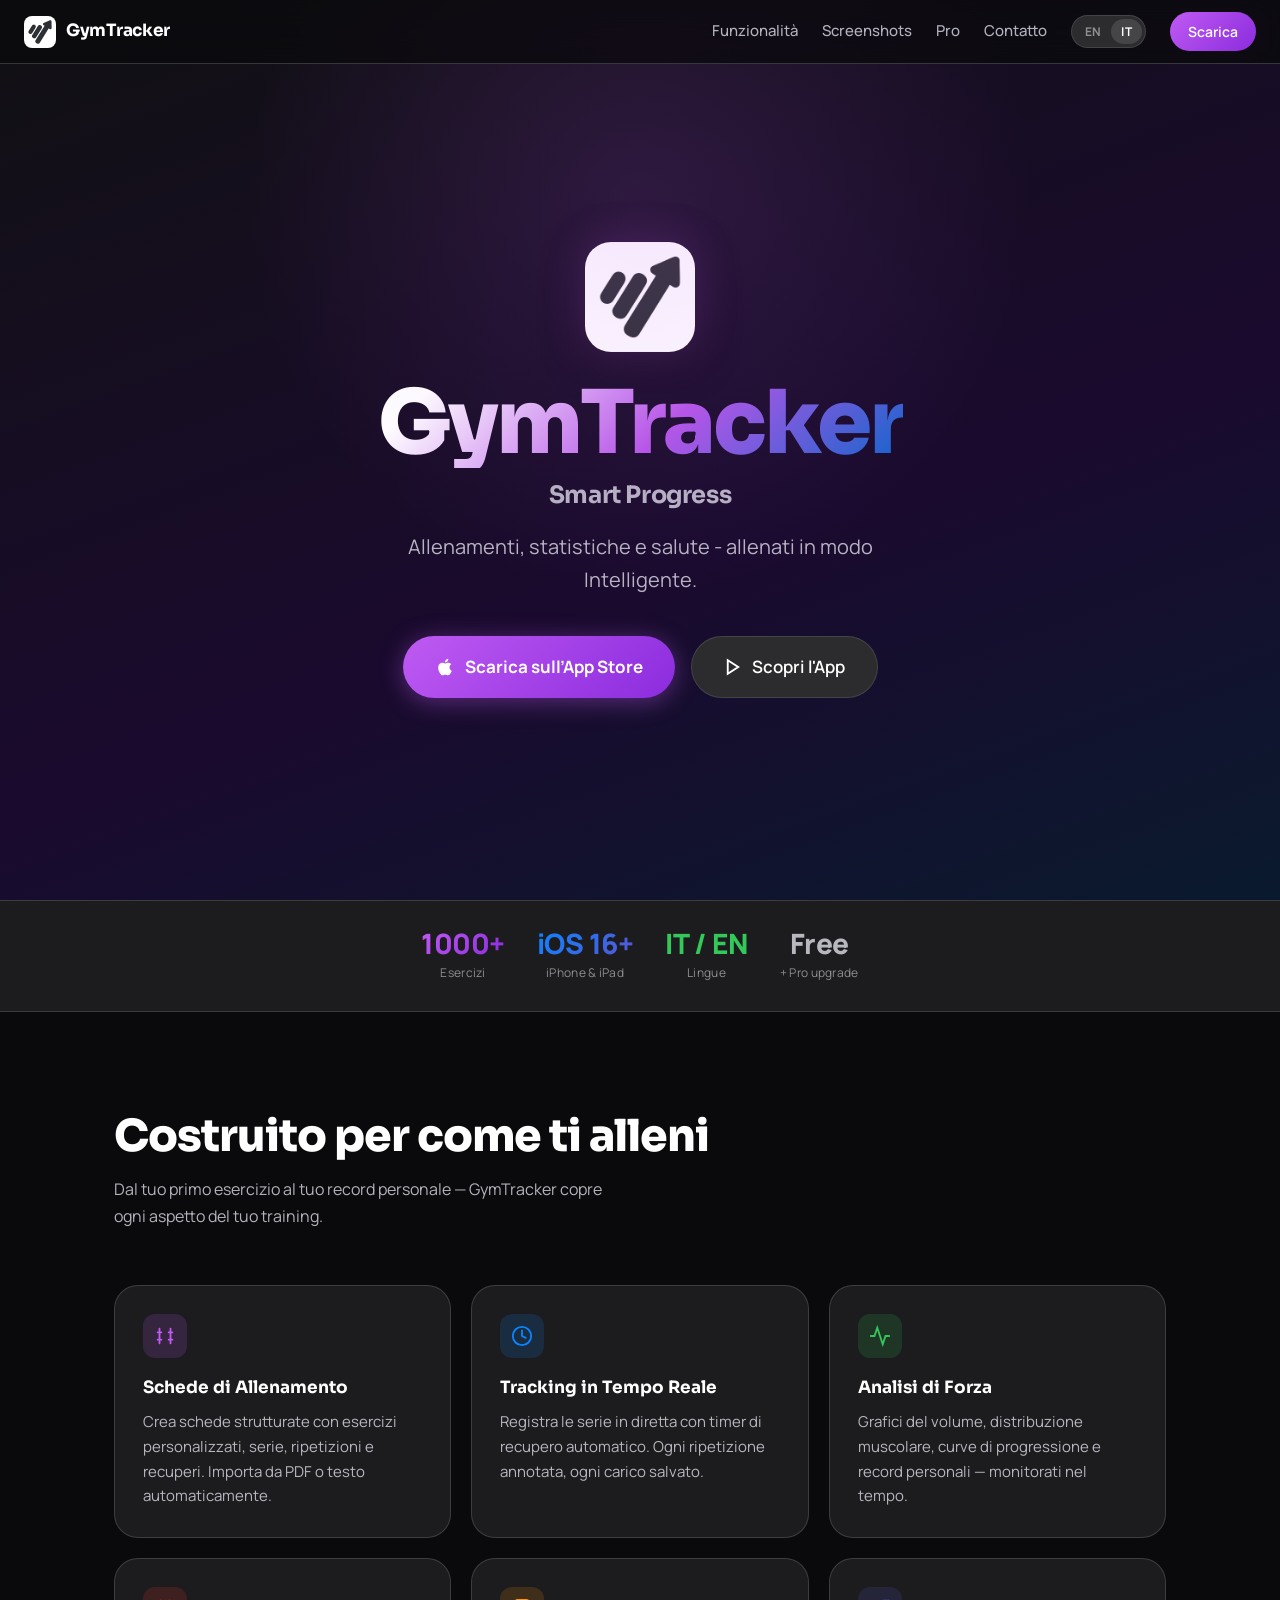
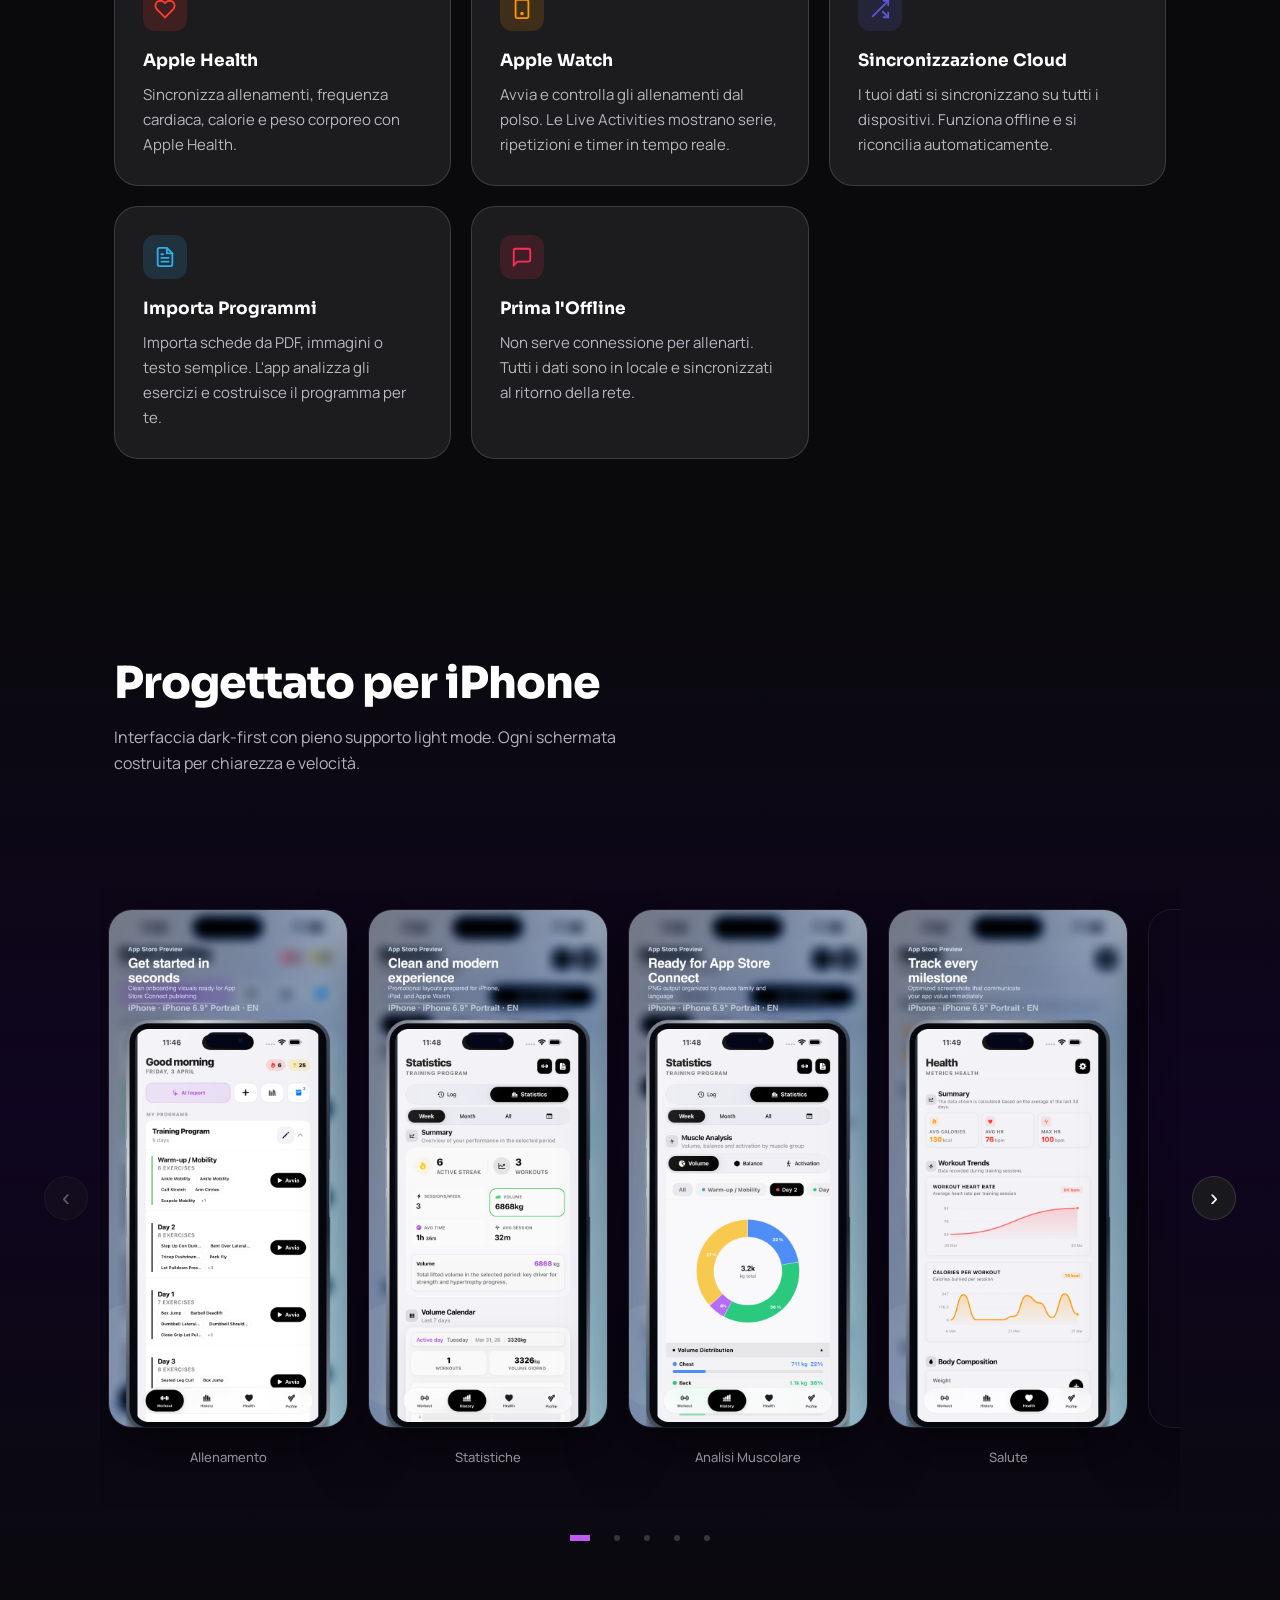
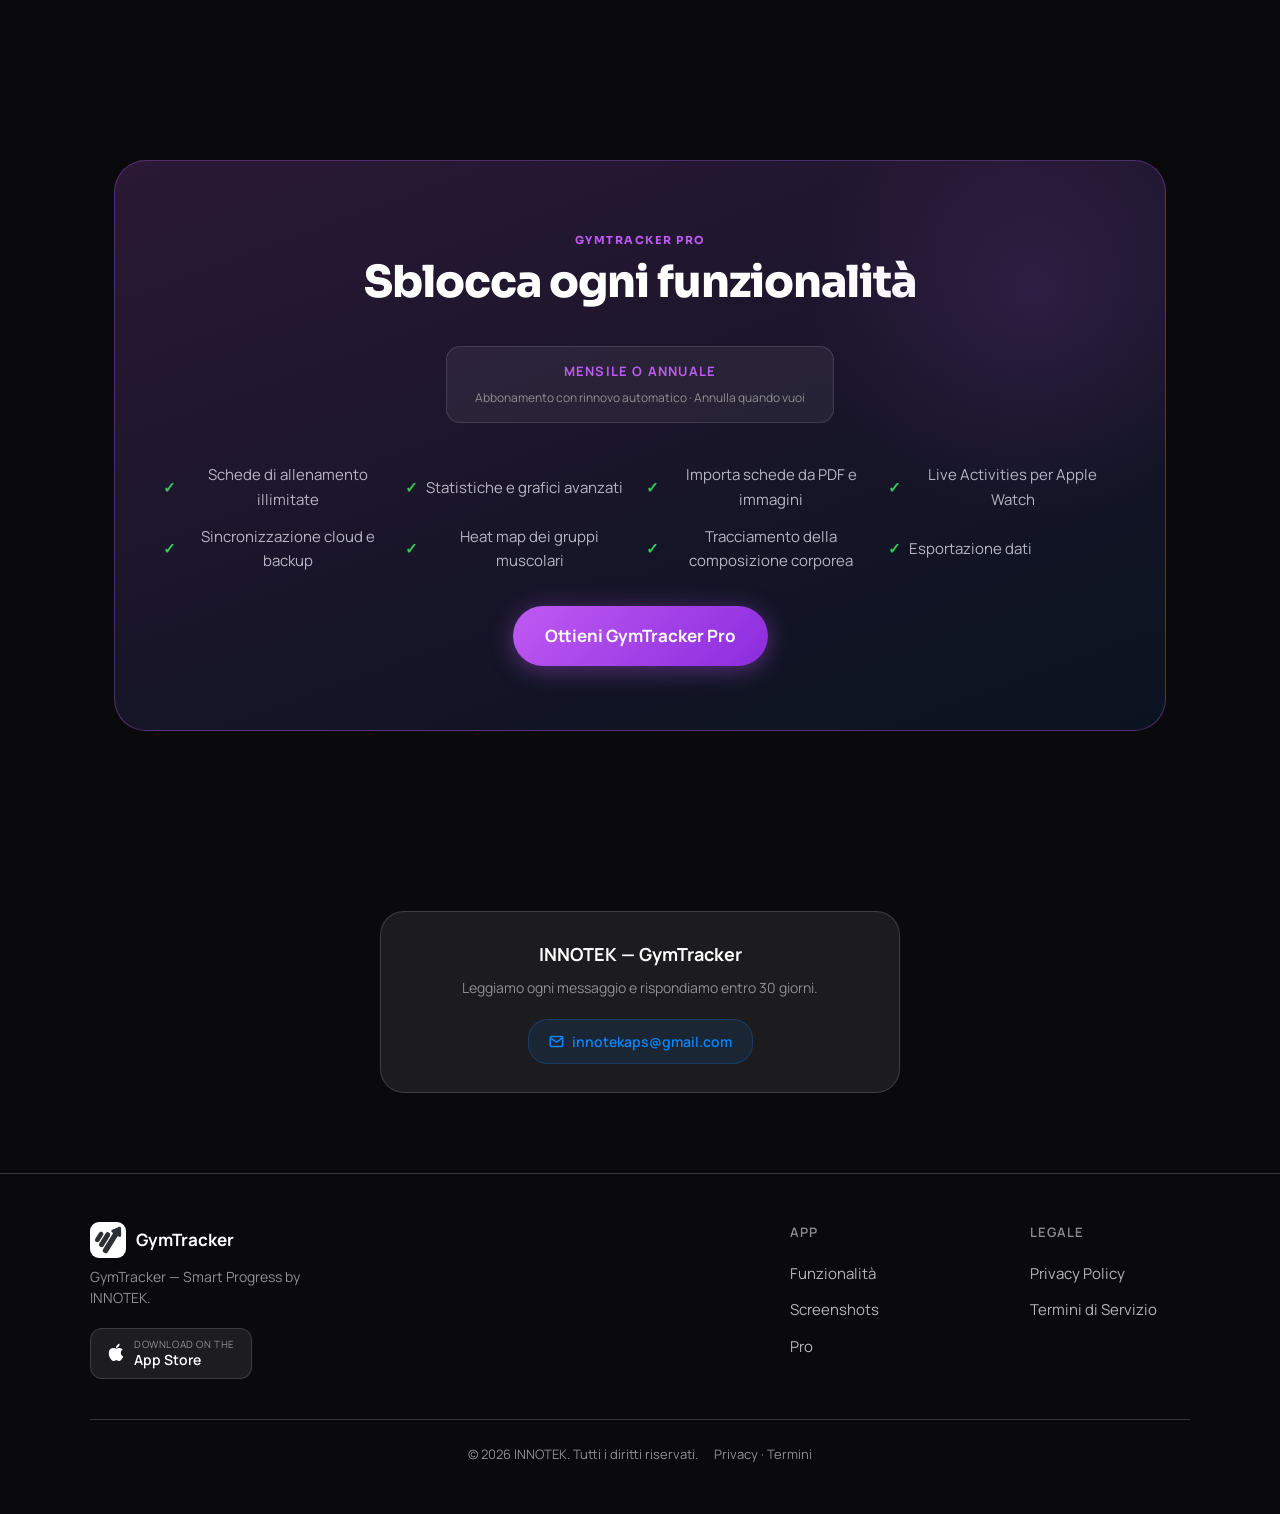
==== index.html @ aaf95a33 "feat: App Store badge in footer, remove App Store nav link, legal improvements - Add footer-appstore" ====
<!DOCTYPE html>
<html lang="en" class="lang-en">
<head>
  <meta charset="UTF-8">
  <meta name="viewport" content="width=device-width, initial-scale=1.0">
  <title>GymTracker - Smart Progress</title>
  <meta name="description" content="GymTracker is a fitness tracking app for iPhone. Log workouts, monitor health metrics, and track progress with detailed analytics.">
  <meta property="og:title" content="GymTracker - Smart Progress">
  <meta property="og:description" content="Fitness tracking for iPhone by INNOTEK.">
  <meta property="og:image" content="./screenshots/01_workout.png">
  <link rel="icon" href="./favicon.png">
  <link rel="stylesheet" href="./styles.css">
</head>
<body>

<nav class="site-nav">
  <div class="nav-brand">
    <img src="./icon.png" alt="GymTracker">
    <span>GymTracker</span>
  </div>
  <div class="nav-links">
    <a href="#features"><span data-lang="en">Features</span><span data-lang="it">Funzionalità</span></a>
    <a href="#screenshots">Screenshots</a>
    <a href="#pro">Pro</a>
    <a href="#contact"><span data-lang="en">Contact</span><span data-lang="it">Contatto</span></a>
    <div class="lang-switch">
      <button class="lang-switch-btn" id="btn-lang-en" onclick="setSiteLang('en')">EN</button>
      <button class="lang-switch-btn" id="btn-lang-it" onclick="setSiteLang('it')">IT</button>
    </div>
    <a href="https://apps.apple.com/app/id6759553013" class="nav-cta" target="_blank">
      <span data-lang="en">Download</span><span data-lang="it">Scarica</span>
    </a>
  </div>
</nav>

<section class="hero" id="home">
  <img class="app-icon-hero" src="./icon.png" alt="GymTracker icon">
  <h1>GymTracker</h1>
  <p class="hero-tagline">
    <span data-lang="en">Smart Progress</span>
    <span data-lang="it">Smart Progress</span>
  </p>
  <p class="hero-sub">
    <span data-lang="en">Workouts, statistics and health tracking — train Smart</span>
    <span data-lang="it">Allenamenti, statistiche e salute - allenati in modo Intelligente.</span>
  </p>
  <div class="hero-ctas">
    <a href="https://apps.apple.com/app/id6759553013" class="btn-primary" target="_blank">
      <svg width="20" height="20" viewBox="0 0 24 24" fill="currentColor"><path d="M18.71 19.5c-.83 1.24-1.71 2.45-3.05 2.47-1.34.03-1.77-.79-3.29-.79-1.53 0-2 .77-3.27.82-1.31.05-2.3-1.32-3.14-2.53C4.25 17 2.94 12.45 4.7 9.39c.87-1.52 2.43-2.48 4.12-2.51 1.28-.02 2.5.87 3.29.87.78 0 2.26-1.07 3.8-.91.65.03 2.47.26 3.64 1.98-.09.06-2.17 1.28-2.15 3.81.03 3.02 2.65 4.03 2.68 4.04-.03.07-.42 1.44-1.38 2.83M13 3.5c.73-.83 1.94-1.46 2.94-1.5.13 1.17-.34 2.35-1.04 3.19-.69.85-1.83 1.51-2.95 1.42-.15-1.15.41-2.35 1.05-3.11z"/></svg>
      <span data-lang="en">Download on App Store</span>
      <span data-lang="it">Scarica sull’App Store</span>
    </a>
    <a href="#screenshots" class="btn-secondary">
      <svg width="18" height="18" viewBox="0 0 24 24" fill="none" stroke="currentColor" stroke-width="2.5"><polygon points="5 3 19 12 5 21 5 3"/></svg>
      <span data-lang="en">See the App</span>
      <span data-lang="it">Scopri l'App</span>
    </a>
  </div>
</section>

<div class="stats-bar">
  <div class="stats-inner">
    <div class="stat-item">
      <div class="stat-value grad-premium">1000+</div>
      <div class="stat-label"><span data-lang="en">Exercises</span><span data-lang="it">Esercizi</span></div>
    </div>
    <div class="stat-item">
      <div class="stat-value grad-accent">iOS 16+</div>
      <div class="stat-label">iPhone &amp; iPad</div>
    </div>
    <div class="stat-item">
      <div class="stat-value" style="color:var(--success);">IT / EN</div>
      <div class="stat-label"><span data-lang="en">Languages</span><span data-lang="it">Lingue</span></div>
    </div>
    <div class="stat-item">
      <div class="stat-value" style="color:var(--text-secondary);">Free</div>
      <div class="stat-label">+ Pro upgrade</div>
    </div>
  </div>
</div>

<section id="features">
  <h2 class="section-title">
    <span data-lang="en">Built for how you train</span>
    <span data-lang="it">Costruito per come ti alleni</span>
  </h2>
  <p class="section-sub">
    <span data-lang="en">From your first rep to your personal record — GymTracker covers every aspect of your training.</span>
    <span data-lang="it">Dal tuo primo esercizio al tuo record personale — GymTracker copre ogni aspetto del tuo training.</span>
  </p>

  <div class="features-grid">
    <div class="feature-card fade-in">
      <div class="feature-icon icon-purple">
        <svg width="22" height="22" viewBox="0 0 24 24" fill="none" stroke="currentColor" stroke-width="2" stroke-linecap="round"><path d="M6 4v16M18 4v16M4 8h4M16 8h4M4 16h4M16 16h4"/></svg>
      </div>
      <h3><span data-lang="en">Training Programs</span><span data-lang="it">Schede di Allenamento</span></h3>
      <p><span data-lang="en">Create structured programs with custom exercises, sets, reps, and rest periods. Import from PDF or text automatically.</span><span data-lang="it">Crea schede strutturate con esercizi personalizzati, serie, ripetizioni e recuperi. Importa da PDF o testo automaticamente.</span></p>
    </div>
    <div class="feature-card fade-in">
      <div class="feature-icon icon-blue">
        <svg width="22" height="22" viewBox="0 0 24 24" fill="none" stroke="currentColor" stroke-width="2" stroke-linecap="round"><circle cx="12" cy="12" r="10"/><polyline points="12 6 12 12 16 14"/></svg>
      </div>
      <h3><span data-lang="en">Live Workout Tracking</span><span data-lang="it">Tracking in Tempo Reale</span></h3>
      <p><span data-lang="en">Log sets in real time with automatic rest timers. Every rep recorded, every weight saved.</span><span data-lang="it">Registra le serie in diretta con timer di recupero automatico. Ogni ripetizione annotata, ogni carico salvato.</span></p>
    </div>
    <div class="feature-card fade-in">
      <div class="feature-icon icon-green">
        <svg width="22" height="22" viewBox="0 0 24 24" fill="none" stroke="currentColor" stroke-width="2" stroke-linecap="round"><polyline points="22 12 18 12 15 21 9 3 6 12 2 12"/></svg>
      </div>
      <h3><span data-lang="en">Strength Analytics</span><span data-lang="it">Analisi di Forza</span></h3>
      <p><span data-lang="en">Volume charts, muscle distribution, progression curves, and personal records - tracked over weeks and months.</span><span data-lang="it">Grafici del volume, distribuzione muscolare, curve di progressione e record personali — monitorati nel tempo.</span></p>
    </div>
    <div class="feature-card fade-in">
      <div class="feature-icon icon-red">
        <svg width="22" height="22" viewBox="0 0 24 24" fill="none" stroke="currentColor" stroke-width="2" stroke-linecap="round"><path d="M20.84 4.61a5.5 5.5 0 0 0-7.78 0L12 5.67l-1.06-1.06a5.5 5.5 0 0 0-7.78 7.78l1.06 1.06L12 21.23l7.78-7.78 1.06-1.06a5.5 5.5 0 0 0 0-7.78z"/></svg>
      </div>
      <h3>Apple Health</h3>
      <p><span data-lang="en">Syncs workouts, heart rate, calories, and body weight bidirectionally with Apple Health.</span><span data-lang="it">Sincronizza allenamenti, frequenza cardiaca, calorie e peso corporeo con Apple Health.</span></p>
    </div>
    <div class="feature-card fade-in">
      <div class="feature-icon icon-orange">
        <svg width="22" height="22" viewBox="0 0 24 24" fill="none" stroke="currentColor" stroke-width="2" stroke-linecap="round"><rect x="5" y="2" width="14" height="20" rx="2"/><circle cx="12" cy="17" r="1"/></svg>
      </div>
      <h3>Apple Watch</h3>
      <p><span data-lang="en">Start and control workouts from your wrist. Live Activities display sets, reps, and rest timers in real time.</span><span data-lang="it">Avvia e controlla gli allenamenti dal polso. Le Live Activities mostrano serie, ripetizioni e timer in tempo reale.</span></p>
    </div>
    <div class="feature-card fade-in">
      <div class="feature-icon icon-indigo">
        <svg width="22" height="22" viewBox="0 0 24 24" fill="none" stroke="currentColor" stroke-width="2" stroke-linecap="round"><polyline points="16 3 21 3 21 8"/><line x1="4" y1="20" x2="21" y2="3"/><polyline points="21 16 21 21 16 21"/><line x1="15" y1="15" x2="21" y2="21"/></svg>
      </div>
      <h3><span data-lang="en">Cloud Sync</span><span data-lang="it">Sincronizzazione Cloud</span></h3>
      <p><span data-lang="en">Your data syncs across all devices. Works offline and reconciles automatically when back online.</span><span data-lang="it">I tuoi dati si sincronizzano su tutti i dispositivi. Funziona offline e si riconcilia automaticamente.</span></p>
    </div>
    <div class="feature-card fade-in">
      <div class="feature-icon icon-cyan">
        <svg width="22" height="22" viewBox="0 0 24 24" fill="none" stroke="currentColor" stroke-width="2" stroke-linecap="round"><path d="M14 2H6a2 2 0 0 0-2 2v16a2 2 0 0 0 2 2h12a2 2 0 0 0 2-2V8z"/><polyline points="14 2 14 8 20 8"/><line x1="16" y1="13" x2="8" y2="13"/><line x1="16" y1="17" x2="8" y2="17"/><polyline points="10 9 9 9 8 9"/></svg>
      </div>
      <h3><span data-lang="en">Program Import</span><span data-lang="it">Importa Programmi</span></h3>
      <p><span data-lang="en">Import workout plans from PDFs, images, or plain text. The app parses exercises and builds the program for you.</span><span data-lang="it">Importa schede da PDF, immagini o testo semplice. L'app analizza gli esercizi e costruisce il programma per te.</span></p>
    </div>
    <div class="feature-card fade-in">
      <div class="feature-icon icon-pink">
        <svg width="22" height="22" viewBox="0 0 24 24" fill="none" stroke="currentColor" stroke-width="2" stroke-linecap="round"><path d="M21 15a2 2 0 0 1-2 2H7l-4 4V5a2 2 0 0 1 2-2h14a2 2 0 0 1 2 2z"/></svg>
      </div>
      <h3><span data-lang="en">Offline First</span><span data-lang="it">Prima l'Offline</span></h3>
      <p><span data-lang="en">No connection required to train. All data is stored locally and synced when connectivity returns.</span><span data-lang="it">Non serve connessione per allenarti. Tutti i dati sono in locale e sincronizzati al ritorno della rete.</span></p>
    </div>
  </div>
</section>

<div class="screenshots-section" id="screenshots">
  <div class="screenshots-header">
    <h2 class="section-title fade-in">
      <span data-lang="en">Designed for iPhone</span>
      <span data-lang="it">Progettato per iPhone</span>
    </h2>
    <p class="section-sub fade-in">
      <span data-lang="en">Dark-first interface with full light mode support. Every screen built for clarity and speed.</span>
      <span data-lang="it">Interfaccia dark-first con pieno supporto light mode. Ogni schermata costruita per chiarezza e velocità.</span>
    </p>
  </div>
  <div class="screenshots-carousel">
    <div class="screenshots-shell fade-in">
      <button class="carousel-button carousel-button-prev" type="button" id="carouselPrev" aria-label="Previous screenshot">
        <span aria-hidden="true">&#8249;</span>
      </button>
      <div class="screenshots-scroll" id="screenshotScroll" tabindex="0" aria-label="App screenshots">
        <div class="screenshot-item">
          <img src="./screenshots/01_workout.png" alt="Workout Programs" loading="lazy" decoding="async">
          <div class="screenshot-label"><span data-lang="en">Workout</span><span data-lang="it">Allenamento</span></div>
        </div>
        <div class="screenshot-item">
          <img src="./screenshots/02_statistics.png" alt="Statistics" loading="lazy" decoding="async">
          <div class="screenshot-label"><span data-lang="en">Statistics</span><span data-lang="it">Statistiche</span></div>
        </div>
        <div class="screenshot-item">
          <img src="./screenshots/03_muscle.png" alt="Muscle Analysis" loading="lazy" decoding="async">
          <div class="screenshot-label"><span data-lang="en">Muscle Analysis</span><span data-lang="it">Analisi Muscolare</span></div>
        </div>
        <div class="screenshot-item">
          <img src="./screenshots/04_health.png" alt="Health" loading="lazy" decoding="async">
          <div class="screenshot-label"><span data-lang="en">Health</span><span data-lang="it">Salute</span></div>
        </div>
        <div class="screenshot-item">
          <img src="./screenshots/05_profile.png" alt="Profile" loading="lazy" decoding="async">
          <div class="screenshot-label"><span data-lang="en">Profile</span><span data-lang="it">Profilo</span></div>
        </div>
      </div>
      <button class="carousel-button carousel-button-next" type="button" id="carouselNext" aria-label="Next screenshot">
        <span aria-hidden="true">&#8250;</span>
      </button>
    </div>
    <div class="carousel-dots" id="carouselDots">
      <button class="carousel-dot active" type="button" data-index="0" aria-label="Screenshot 1"></button>
      <button class="carousel-dot" type="button" data-index="1" aria-label="Screenshot 2"></button>
      <button class="carousel-dot" type="button" data-index="2" aria-label="Screenshot 3"></button>
      <button class="carousel-dot" type="button" data-index="3" aria-label="Screenshot 4"></button>
      <button class="carousel-dot" type="button" data-index="4" aria-label="Screenshot 5"></button>
    </div>
  </div>
</div>

<section id="pro">
  <div class="pro-card">
    <div class="pro-top">
      <div class="section-label">GymTracker Pro</div>
      <h2 class="section-title">
        <span data-lang="en">Unlock every feature</span>
        <span data-lang="it">Sblocca ogni funzionalità</span>
      </h2>
      <div class="pro-price-badge">
        <span class="pro-price-label"><span data-lang="en">Monthly or Annual</span><span data-lang="it">Mensile o Annuale</span></span>
        <span style="font-size:12px;color:var(--text-muted);"><span data-lang="en">Auto-renewing subscription · Cancel anytime</span><span data-lang="it">Abbonamento con rinnovo automatico · Annulla quando vuoi</span></span>
      </div>
    </div>
    <ul class="pro-list">
      <li><span data-lang="en">Unlimited workout programs</span><span data-lang="it">Schede di allenamento illimitate</span></li>
      <li><span data-lang="en">Advanced analytics &amp; charts</span><span data-lang="it">Statistiche e grafici avanzati</span></li>
      <li><span data-lang="en">Program import from PDF &amp; image</span><span data-lang="it">Importa schede da PDF e immagini</span></li>
      <li><span data-lang="en">Apple Watch Live Activities</span><span data-lang="it">Live Activities per Apple Watch</span></li>
      <li><span data-lang="en">Cloud sync &amp; backup</span><span data-lang="it">Sincronizzazione cloud e backup</span></li>
      <li><span data-lang="en">Muscle group heat maps</span><span data-lang="it">Heat map dei gruppi muscolari</span></li>
      <li><span data-lang="en">Body composition tracking</span><span data-lang="it">Tracciamento della composizione corporea</span></li>
      <li><span data-lang="en">Data export</span><span data-lang="it">Esportazione dati</span></li>
    </ul>
    <a href="https://apps.apple.com/app/id6759553013" class="btn-primary" target="_blank" rel="noopener" style="display:inline-flex;">
      <span data-lang="en">Get GymTracker Pro</span>
      <span data-lang="it">Ottieni GymTracker Pro</span>
    </a>
  </div>
</section>

<section id="contact" style="padding:80px 24px;">
  <div class="contact-box" style="max-width:520px;margin:0 auto;">
    <div class="contact-box-title">INNOTEK — GymTracker</div>
    <div class="contact-box-sub">
      <span data-lang="en">We read every message and reply within 30 days.</span>
      <span data-lang="it">Leggiamo ogni messaggio e rispondiamo entro 30 giorni.</span>
    </div>
    <div class="contact-box-links">
      <a href="mailto:innotekaps@gmail.com" class="contact-link">
        <svg width="15" height="15" viewBox="0 0 24 24" fill="none" stroke="currentColor" stroke-width="2.5"><path d="M4 4h16c1.1 0 2 .9 2 2v12c0 1.1-.9 2-2 2H4c-1.1 0-2-.9-2-2V6c0-1.1.9-2 2-2z"/><polyline points="22,6 12,13 2,6"/></svg>
        innotekaps@gmail.com
      </a>
    </div>
  </div>
</section>

<footer>
  <div class="footer-inner">
    <div>
      <div class="footer-brand">
        <img src="./icon.png" alt="GymTracker">
        <span>GymTracker</span>
      </div>
      <p class="footer-desc">GymTracker — Smart Progress by INNOTEK.</p>
      <a href="https://apps.apple.com/app/id6759553013" class="footer-appstore-badge" target="_blank" rel="noopener">
        <svg width="18" height="22" viewBox="0 0 170 200" fill="currentColor" aria-hidden="true"><path d="M150.37 130.25c-2.45 5.66-5.35 10.87-8.71 15.66-4.58 6.53-8.33 11.05-11.22 13.56-4.48 4.12-9.28 6.23-14.42 6.35-3.69 0-8.14-1.05-13.32-3.18-5.197-2.12-9.973-3.17-14.34-3.17-4.58 0-9.492 1.05-14.746 3.17-5.262 2.13-9.501 3.24-12.742 3.35-4.929.21-9.842-1.96-14.746-6.52-3.13-2.73-7.045-7.41-11.735-14.04-5.032-7.08-9.169-15.29-12.41-24.65-3.471-10.11-5.211-19.9-5.211-29.378 0-10.857 2.346-20.221 7.045-28.068 3.693-6.303 8.606-11.275 14.755-14.925s12.793-5.51 19.948-5.629c3.915 0 9.049 1.211 15.429 3.591 6.362 2.388 10.447 3.599 12.238 3.599 1.339 0 5.877-1.416 13.57-4.239 7.275-2.618 13.415-3.702 18.445-3.275 13.63 1.1 23.87 6.473 30.68 16.153-12.19 7.386-18.22 17.731-18.1 31.002.11 10.337 3.86 18.939 11.23 25.769 3.34 3.17 7.07 5.62 11.22 7.36-.9 2.61-1.85 5.11-2.86 7.51zM119.11 7.24c0 8.102-2.96 15.667-8.86 22.669-7.12 8.324-15.732 13.134-25.071 12.375a25.222 25.222 0 0 1-.188-3.07c0-7.778 3.386-16.102 9.399-22.908 3.002-3.446 6.82-6.311 11.45-8.597 4.62-2.252 8.99-3.497 13.1-3.71.12 1.083.17 2.166.17 3.241z"/></svg>
        <span><small>Download on the</small>App Store</span>
      </a>
    </div>
    <div class="footer-col">
      <h4>App</h4>
      <ul>
        <li><a href="#features"><span data-lang="en">Features</span><span data-lang="it">Funzionalità</span></a></li>
        <li><a href="#screenshots">Screenshots</a></li>
        <li><a href="#pro">Pro</a></li>
      </ul>
    </div>
    <div class="footer-col">
      <h4><span data-lang="en">Legal</span><span data-lang="it">Legale</span></h4>
      <ul>
        <li><a href="./privacy.html">Privacy Policy</a></li>
        <li><a href="./terms.html"><span data-lang="en">Terms of Service</span><span data-lang="it">Termini di Servizio</span></a></li>
      </ul>
    </div>
  </div>
  <div class="footer-bottom">
    <p>© 2026 INNOTEK. <span data-lang="en">All rights reserved.</span><span data-lang="it">Tutti i diritti riservati.</span></p>
    <p><a href="./privacy.html" style="color:var(--text-muted);">Privacy</a> · <a href="./terms.html" style="color:var(--text-muted);"><span data-lang="en">Terms</span><span data-lang="it">Termini</span></a></p>
  </div>
</footer>

<script>
// Language management
function setSiteLang(lang) {
  document.documentElement.className = 'lang-' + lang;
  document.documentElement.lang = lang;
  localStorage.setItem('gymtracker-lang', lang);
  document.getElementById('btn-lang-en').classList.toggle('active', lang === 'en');
  document.getElementById('btn-lang-it').classList.toggle('active', lang === 'it');
}
(function() {
  const saved = localStorage.getItem('gymtracker-lang') || 'it';
  setSiteLang(saved);
})();

const fadeObs = new IntersectionObserver((entries) => {
  entries.forEach(e => { if (e.isIntersecting) { e.target.classList.add('visible'); fadeObs.unobserve(e.target); } });
}, {threshold: 0.08});
document.querySelectorAll('.fade-in').forEach(el => fadeObs.observe(el));

const scroll = document.getElementById('screenshotScroll');
const items = scroll ? Array.from(scroll.querySelectorAll('.screenshot-item')) : [];
const dots = Array.from(document.querySelectorAll('.carousel-dot'));
const prevButton = document.getElementById('carouselPrev');
const nextButton = document.getElementById('carouselNext');
let activeScreenshot = 0;

function getCenteredScreenshotIndex() {
  if (!scroll || items.length === 0) return 0;
  const viewportCenter = scroll.scrollLeft + scroll.clientWidth / 2;
  let nextIndex = 0;
  let minDistance = Number.POSITIVE_INFINITY;

  items.forEach((item, index) => {
    const itemCenter = item.offsetLeft + item.offsetWidth / 2;
    const distance = Math.abs(itemCenter - viewportCenter);
    if (distance < minDistance) {
      minDistance = distance;
      nextIndex = index;
    }
  });

  return nextIndex;
}

function updateCarouselState(index = getCenteredScreenshotIndex()) {
  activeScreenshot = index;
  dots.forEach((dot, dotIndex) => dot.classList.toggle('active', dotIndex === index));
  if (prevButton) prevButton.disabled = index === 0;
  if (nextButton) nextButton.disabled = index === items.length - 1;
}

function scrollToScreenshot(index) {
  if (!scroll || !items[index]) return;
  items[index].scrollIntoView({behavior: 'smooth', block: 'nearest', inline: 'center'});
}

if (scroll) {
  scroll.addEventListener('keydown', (e) => {
    if (e.key === 'ArrowRight') {
      e.preventDefault();
      scrollToScreenshot(Math.min(activeScreenshot + 1, items.length - 1));
    }
    if (e.key === 'ArrowLeft') {
      e.preventDefault();
      scrollToScreenshot(Math.max(activeScreenshot - 1, 0));
    }
  });
  scroll.addEventListener('wheel', (e) => {
    if (Math.abs(e.deltaY) > Math.abs(e.deltaX)) {
      e.preventDefault();
      scroll.scrollBy({left: e.deltaY, behavior: 'smooth'});
    }
  }, {passive: false});
  scroll.addEventListener('scroll', () => {
    window.requestAnimationFrame(() => updateCarouselState());
  }, {passive: true});
  updateCarouselState(0);
}

dots.forEach((dot) => {
  dot.addEventListener('click', () => scrollToScreenshot(Number(dot.dataset.index)));
});
if (prevButton) prevButton.addEventListener('click', () => scrollToScreenshot(Math.max(activeScreenshot - 1, 0)));
if (nextButton) nextButton.addEventListener('click', () => scrollToScreenshot(Math.min(activeScreenshot + 1, items.length - 1)));
</script>

</body>
</html>
---- styles.css ----
@import url('https://fonts.googleapis.com/css2?family=Manrope:wght@400;500;600;700;800&family=Sora:wght@600;700;800&display=swap');

/* ===================================
  GymTracker - Design System
   Mirroring the app's theme
=================================== */
:root {
  --bg:             #0A0A0C;
  --bg-card:        #1C1C1E;
  --bg-elevated:    #2C2C2E;
  --text:           #FFFFFF;
  --text-secondary: rgba(235,235,245,0.75);
  --text-muted:     #8E8E93;
  --accent:         #0A84FF;
  --success:        #34C759;
  --error:          #FF3B30;
  --warning:        #FF9500;
  --premium:        #BF5AF2;
  --premium2:       #8B2CDE;
  --separator:      rgba(84,84,88,0.6);

  --gradient-premium: linear-gradient(135deg, #BF5AF2 0%, #8B2CDE 100%);
  --gradient-accent:  linear-gradient(135deg, #0A84FF 0%, #5856D6 100%);
  --gradient-hero:    linear-gradient(160deg, #111113 0%, #1a0a2e 60%, #0a1a2e 100%);

  --radius-sm: 10px;
  --radius-md: 16px;
  --radius-lg: 24px;
  --radius-xl: 32px;

  --shadow-card: 0 4px 24px rgba(0,0,0,0.4);
  --shadow-glow: 0 0 40px rgba(191,90,242,0.25);
}

* { box-sizing: border-box; margin: 0; padding: 0; }

html { scroll-behavior: smooth; }

body {
  background: var(--bg);
  color: var(--text);
  font-family: 'Manrope', -apple-system, BlinkMacSystemFont, 'Helvetica Neue', sans-serif;
  line-height: 1.65;
  -webkit-font-smoothing: antialiased;
}

h1, h2, h3, .nav-brand span, .section-label, .section-title, .hero-badge {
  font-family: 'Sora', 'Manrope', sans-serif;
}

a { color: var(--accent); text-decoration: none; }
a:hover { opacity: 0.8; }

/* Global focus-visible ring */
:focus-visible {
  outline: 2px solid var(--accent);
  outline-offset: 3px;
  border-radius: 4px;
}
:focus:not(:focus-visible) { outline: none; }

/* ── Nav ── */
.site-nav {
  position: fixed; top: 0; left: 0; right: 0; z-index: 100;
  display: flex; align-items: center; justify-content: space-between;
  padding: 0 24px; height: 64px;
  background: rgba(10,10,12,0.8);
  backdrop-filter: blur(20px) saturate(180%);
  -webkit-backdrop-filter: blur(20px) saturate(180%);
  border-bottom: 1px solid var(--separator);
}
.nav-brand { display: flex; align-items: center; gap: 10px; }
.nav-brand img { width: 32px; height: 32px; border-radius: 8px; }
.nav-brand span { font-size: 17px; font-weight: 700; letter-spacing: -0.3px; }
.nav-links { display: flex; gap: 24px; align-items: center; }
.nav-links a { font-size: 15px; color: var(--text-secondary); font-weight: 500; }
.nav-links a:hover { color: var(--text); }
.nav-cta {
  background: var(--gradient-premium);
  color: #fff !important;
  padding: 8px 18px;
  border-radius: 20px;
  font-weight: 600 !important;
  font-size: 14px !important;
  transition: opacity .2s, transform .2s;
}
.nav-cta:hover { opacity: 0.9 !important; transform: scale(1.02); }
.nav-cta:focus-visible { outline-color: #fff; }

/* ── Site Language Switch ── */
html.lang-en [data-lang="it"] { display: none; }
html.lang-it [data-lang="en"] { display: none; }
.lang-switch {
  display: flex; align-items: center;
  background: var(--bg-elevated);
  border: 1px solid var(--separator);
  border-radius: 20px; padding: 3px;
}
.lang-switch-btn {
  padding: 4px 10px; border-radius: 14px; cursor: pointer;
  font-size: 12px; font-weight: 700; color: var(--text-muted);
  background: none; border: none; transition: all .15s;
  font-family: 'Manrope', sans-serif; letter-spacing: 0.3px;
}
.lang-switch-btn.active { background: rgba(255,255,255,0.12); color: var(--text); }

/* ── Hero ── */
.hero {
  min-height: 100svh;
  background: var(--gradient-hero);
  display: flex; flex-direction: column; align-items: center; justify-content: center;
  text-align: center;
  padding: 120px 24px 80px;
  position: relative; overflow: hidden;
  width: 100%;
  max-width: none;
  margin: 0;
}
.hero::before {
  content: '';
  position: absolute; top: -200px; left: 50%; transform: translateX(-50%);
  width: 800px; height: 800px;
  background: radial-gradient(circle, rgba(191,90,242,0.15) 0%, transparent 70%);
  pointer-events: none;
}
.hero-brand {
  font-size: 12px; font-weight: 600; letter-spacing: 1.5px;
  text-transform: uppercase; color: var(--text-muted);
  margin-bottom: 20px;
}
.app-icon-hero {
  width: 110px; height: 110px; border-radius: 26px;
  box-shadow: var(--shadow-glow), 0 8px 40px rgba(0,0,0,0.6);
  margin-bottom: 28px;
  animation: float 6s ease-in-out infinite;
}
@keyframes float {
  0%, 100% { transform: translateY(0px); }
  50% { transform: translateY(-12px); }
}
.hero h1 {
  font-size: clamp(52px, 10vw, 88px);
  font-weight: 800;
  letter-spacing: -3px;
  line-height: 1;
  margin-bottom: 12px;
  background: linear-gradient(135deg, #fff 10%, rgba(191,90,242,0.95) 55%, rgba(10,132,255,0.75) 100%);
  -webkit-background-clip: text;
  -webkit-text-fill-color: transparent;
  background-clip: text;
}
.hero-tagline {
  font-size: clamp(17px, 2.8vw, 24px);
  font-weight: 700;
  font-family: 'Sora', 'Manrope', sans-serif;
  color: var(--text-secondary);
  letter-spacing: -0.4px;
  margin-bottom: 20px;
  line-height: 1.25;
}
.hero-sub {
  font-size: clamp(16px, 2.5vw, 20px);
  color: var(--text-secondary);
  max-width: 480px;
  margin: 0 auto 40px;
  line-height: 1.65;
}
.hero-ctas { display: flex; gap: 16px; flex-wrap: wrap; justify-content: center; }
.btn-primary {
  display: inline-flex; align-items: center; gap: 10px;
  background: var(--gradient-premium);
  color: #fff; font-weight: 700; font-size: 17px;
  padding: 16px 32px; border-radius: var(--radius-xl);
  transition: transform .2s, box-shadow .2s;
  box-shadow: 0 4px 24px rgba(191,90,242,0.4);
}
.btn-primary:hover { transform: translateY(-2px); box-shadow: 0 8px 32px rgba(191,90,242,0.5); color: #fff; }
.btn-secondary {
  display: inline-flex; align-items: center; gap: 10px;
  background: var(--bg-elevated);
  border: 1px solid var(--separator);
  color: var(--text); font-weight: 600; font-size: 17px;
  padding: 16px 32px; border-radius: var(--radius-xl);
  transition: transform .2s, background .2s;
}
.btn-secondary:hover { transform: translateY(-2px); background: #3A3A3C; color: var(--text); }

/* ── Stats Bar ── */
.stats-bar {
  background: var(--bg-card);
  border-top: 1px solid var(--separator);
  border-bottom: 1px solid var(--separator);
}
.stats-inner {
  max-width: 1100px; margin: 0 auto;
  padding: 28px 24px;
  display: flex; flex-wrap: wrap; gap: 32px;
  justify-content: center; text-align: center;
}
.stat-item {}
.stat-value {
  font-size: 28px; font-weight: 800; letter-spacing: -0.5px;
  line-height: 1;
}
.stat-label {
  font-size: 12px; color: var(--text-muted); margin-top: 6px;
  letter-spacing: 0.3px;
}
.grad-premium {
  background: var(--gradient-premium);
  -webkit-background-clip: text; -webkit-text-fill-color: transparent;
  background-clip: text;
}
.grad-accent {
  background: var(--gradient-accent);
  -webkit-background-clip: text; -webkit-text-fill-color: transparent;
  background-clip: text;
}

/* ── Sections ── */
section:not(.hero) { padding: 100px 24px; max-width: 1100px; margin: 0 auto; scroll-margin-top: 72px; }
.screenshots-section { scroll-margin-top: 72px; }
.section-label {
  display: inline-block;
  font-size: 11px; font-weight: 700; letter-spacing: 1.5px;
  color: var(--premium); text-transform: uppercase;
  margin-bottom: 8px;
}
.section-title {
  font-size: clamp(26px, 4.5vw, 44px);
  font-weight: 800; letter-spacing: -1px; line-height: 1.1;
  margin-bottom: 16px;
}
.section-sub {
  font-size: 16px; color: var(--text-secondary);
  max-width: 520px; margin-bottom: 56px; line-height: 1.65;
}

/* ── Features Grid ── */
.features-grid {
  display: grid;
  grid-template-columns: repeat(auto-fit, minmax(300px, 1fr));
  gap: 20px;
}
.feature-card {
  background: var(--bg-card);
  border: 1px solid var(--separator);
  border-radius: var(--radius-lg);
  padding: 28px;
  transition: transform .2s, border-color .2s, box-shadow .2s;
}
.feature-card:hover {
  transform: translateY(-4px);
  border-color: rgba(191,90,242,0.3);
  box-shadow: 0 8px 32px rgba(191,90,242,0.1);
}
.feature-icon {
  width: 44px; height: 44px; border-radius: 12px;
  display: flex; align-items: center; justify-content: center;
  margin-bottom: 16px;
  color: inherit;
}
.feature-card h3 { font-size: 17px; font-weight: 700; margin-bottom: 8px; }
.feature-card p { font-size: 15px; color: var(--text-secondary); line-height: 1.65; }

/* Feature icon colors */
.icon-purple { background: rgba(191,90,242,0.15); color: #BF5AF2; }
.icon-blue   { background: rgba(10,132,255,0.15);  color: #0A84FF; }
.icon-green  { background: rgba(52,199,89,0.15);   color: #34C759; }
.icon-orange { background: rgba(255,149,0,0.15);   color: #FF9500; }
.icon-red    { background: rgba(255,59,48,0.15);   color: #FF3B30; }
.icon-indigo { background: rgba(88,86,214,0.15);   color: #5856D6; }
.icon-pink   { background: rgba(255,45,85,0.15);   color: #FF2D55; }
.icon-cyan   { background: rgba(50,173,230,0.15);  color: #32ADE6; }

/* ── Screenshots ── */
.screenshots-section { background: linear-gradient(180deg, var(--bg) 0%, #0f0520 50%, var(--bg) 100%); }
.screenshots-header { max-width: 1100px; margin: 0 auto; padding: 100px 24px 56px; }
.screenshots-carousel { max-width: 1240px; margin: 0 auto; padding: 0 24px 100px; }
.screenshots-shell {
  position: relative;
  display: flex;
  align-items: center;
  gap: 12px;
}
.screenshots-scroll {
  display: grid;
  grid-auto-flow: column;
  grid-auto-columns: minmax(240px, 320px);
  gap: 20px; overflow-x: auto;
  padding: 20px 8px 40px;
  scrollbar-width: thin; scrollbar-color: var(--separator) transparent;
  -webkit-overflow-scrolling: touch;
  scroll-snap-type: x mandatory;
  scroll-padding-inline: 8px;
  overscroll-behavior-x: contain;
  width: 100%;
}
.screenshots-scroll::-webkit-scrollbar { height: 4px; }
.screenshots-scroll::-webkit-scrollbar-track { background: transparent; }
.screenshots-scroll::-webkit-scrollbar-thumb { background: var(--separator); border-radius: 2px; }
.screenshot-item { min-width: 0; scroll-snap-align: center; }
.screenshot-item img {
  width: 100%; height: auto; max-height: 560px;
  border-radius: var(--radius-lg);
  box-shadow: 0 20px 60px rgba(0,0,0,0.6);
  border: 1px solid rgba(255,255,255,0.08);
  transition: transform .3s;
}
.screenshot-item img:hover { transform: scale(1.02); }
.carousel-button {
  width: 44px;
  height: 44px;
  flex: 0 0 44px;
  border: 1px solid rgba(255,255,255,0.12);
  border-radius: 999px;
  background: rgba(28,28,30,0.88);
  color: var(--text);
  display: inline-flex;
  align-items: center;
  justify-content: center;
  font-size: 24px;
  cursor: pointer;
  transition: transform .2s, background .2s, opacity .2s;
}
.carousel-button:hover:not(:disabled) {
  transform: translateY(-1px);
  background: rgba(58,58,60,0.96);
}
.carousel-button:disabled {
  opacity: 0.35;
  cursor: default;
}
.screenshot-label {
  text-align: center; margin-top: 12px;
  font-size: 13px; color: var(--text-muted); font-weight: 500;
}

/* ── Contact Section ── */
.contact-card {
  background: var(--bg-elevated);
  border: 1px solid var(--separator);
  border-radius: var(--radius-xl);
  padding: 64px 48px;
  text-align: center;
  max-width: 640px;
  margin: 0 auto;
}

/* ── Pro Section ── */
.pro-card {
  background: linear-gradient(160deg, rgba(191,90,242,0.18) 0%, rgba(10,132,255,0.08) 100%);
  border: 1px solid rgba(191,90,242,0.35);
  border-radius: var(--radius-xl);
  padding: 64px 48px;
  text-align: center;
  position: relative; overflow: hidden;
}
.pro-card::before {
  content: '';
  position: absolute; top: -120px; right: -120px;
  width: 500px; height: 500px;
  background: radial-gradient(circle, rgba(191,90,242,0.12) 0%, transparent 65%);
  pointer-events: none;
}
.pro-top { margin-bottom: 40px; }
.pro-price-badge {
  display: inline-flex;
  flex-direction: column;
  align-items: center;
  gap: 6px;
  background: rgba(255,255,255,0.06);
  border: 1px solid rgba(255,255,255,0.12);
  border-radius: 14px;
  padding: 14px 28px;
  margin-top: 24px;
}
.pro-price-label {
  font-size: 13px;
  font-weight: 700;
  letter-spacing: 1.2px;
  text-transform: uppercase;
  color: var(--premium);
}
.pro-price-sub {
  font-size: 14px;
  color: var(--text-muted);
}
.pro-list {
  list-style: none;
  display: grid; grid-template-columns: repeat(auto-fit, minmax(200px, 1fr));
  gap: 12px; margin: 32px 0;
}
.pro-list li {
  display: flex; align-items: center; gap: 8px;
  font-size: 15px; color: var(--text-secondary);
}
.pro-list li::before { content: '✓'; color: var(--success); font-weight: 700; }

/* ── Tabs (language) ── */
.lang-tabs { display: flex; gap: 4px; margin-bottom: 32px; }
.lang-tab {
  padding: 8px 20px; border-radius: 20px; cursor: pointer;
  font-size: 14px; font-weight: 600;
  background: var(--bg-elevated); color: var(--text-muted);
  border: 1px solid transparent;
  transition: all .2s;
}
.lang-tab.active {
  background: rgba(10,132,255,0.15);
  border-color: var(--accent); color: var(--accent);
}
.lang-content { display: none; }
.lang-content.active { display: block; }

/* ── Legal pages ── */
.legal-hero {
  padding: 120px 24px 60px;
  background: linear-gradient(160deg, #111113 0%, #1a1a2e 100%);
  text-align: center;
}
.legal-hero .section-label { display: block; margin-bottom: 12px; }
.legal-hero h1 { font-size: clamp(28px, 5vw, 48px); font-weight: 800; letter-spacing: -1px; }
.legal-hero p { color: var(--text-secondary); margin-top: 12px; font-size: 15px; }
.legal-content { max-width: 800px; margin: 0 auto; padding: 60px 24px 100px; }
.legal-section { margin-bottom: 48px; }
.legal-section h2 {
  font-size: 22px; font-weight: 700; margin-bottom: 16px;
  color: var(--text);
}
.legal-section h3 { font-size: 17px; font-weight: 600; margin: 20px 0 10px; color: var(--text-secondary); }
.legal-section p { font-size: 15px; color: var(--text-secondary); margin-bottom: 12px; line-height: 1.7; }
.legal-section ul { list-style: none; padding-left: 0; }
.legal-section ul li {
  font-size: 15px; color: var(--text-secondary);
  padding: 6px 0 6px 20px; position: relative; line-height: 1.6;
}
.legal-section ul li::before { content: '•'; position: absolute; left: 0; color: var(--premium); }
.highlight-box {
  background: rgba(10,132,255,0.1);
  border: 1px solid rgba(10,132,255,0.2);
  border-radius: var(--radius-md);
  padding: 20px 24px; margin: 20px 0;
}
.highlight-box p { color: var(--text); margin: 0; }
.warning-box {
  background: rgba(255,149,0,0.1);
  border: 1px solid rgba(255,149,0,0.25);
  border-radius: var(--radius-md);
  padding: 20px 24px; margin: 20px 0;
}
.warning-box p { color: #FF9500; margin: 0; }
.contact-box {
  background: var(--bg-card);
  border: 1px solid var(--separator);
  border-radius: var(--radius-md);
  padding: 24px; margin-top: 16px;
}
.contact-box p { margin: 4px 0; font-size: 14px; }
.contact-box a { color: var(--accent); }

/* ── Footer ── */
footer {
  border-top: 1px solid var(--separator);
  padding: 48px 24px;
  background: #0A0A0C;
}
.footer-inner {
  max-width: 1100px; margin: 0 auto;
  display: grid;
  grid-template-columns: 1fr auto auto;
  gap: 40px 80px;
  align-items: flex-start;
}
.footer-brand { display: flex; align-items: center; gap: 10px; margin-bottom: 8px; }
.footer-brand img { width: 36px; height: 36px; border-radius: 9px; }
.footer-brand span { font-size: 17px; font-weight: 700; }
.footer-desc { font-size: 14px; color: var(--text-muted); max-width: 240px; line-height: 1.5; }
.footer-appstore-badge {
  display: inline-flex; align-items: center; gap: 9px;
  margin-top: 20px; padding: 9px 16px;
  background: rgba(255,255,255,0.08); border: 1px solid rgba(255,255,255,0.14);
  border-radius: 12px; color: var(--text-primary); text-decoration: none;
  font-size: 14px; font-weight: 600; line-height: 1.3; transition: background 0.2s;
}
.footer-appstore-badge:hover { background: rgba(255,255,255,0.15); }
.footer-appstore-badge small {
  display: block; font-size: 10px; color: var(--text-muted);
  font-weight: 400; text-transform: uppercase; letter-spacing: 0.6px;
}
.footer-col { min-width: 160px; }
.footer-col h4 { font-size: 13px; font-weight: 600; color: var(--text-muted); text-transform: uppercase; letter-spacing: 1px; margin-bottom: 16px; }
.footer-col ul { list-style: none; display: flex; flex-direction: column; gap: 10px; }
.footer-col ul li a { font-size: 15px; color: var(--text-secondary); }
.footer-col ul li a:hover { color: var(--text); }
.footer-bottom {
  max-width: 1100px; margin: 40px auto 0;
  padding-top: 24px; border-top: 1px solid var(--separator);
  display: flex; flex-wrap: wrap; gap: 16px; justify-content: center; align-items: center;
}
.footer-bottom p { font-size: 13px; color: var(--text-muted); }

/* ── Responsive ── */
@media (max-width: 768px) {
  .nav-links a:not(.nav-cta) { display: none; }
  .hero h1 { font-size: 52px; }
  .pro-card { padding: 40px 24px; }
  .features-grid { grid-template-columns: 1fr; }
  .screenshot-item img { height: 440px; }
  .stats-inner { gap: 24px; }
  .stat-value { font-size: 24px; }
  .footer-inner { grid-template-columns: 1fr; gap: 28px; }
  .screenshots-shell { gap: 8px; }
  .carousel-button { display: none; }
}
@media (max-width: 480px) {
  .stats-inner { display: grid; grid-template-columns: 1fr 1fr; gap: 20px 32px; }
  .hero-ctas { flex-direction: column; align-items: center; }
  .btn-primary, .btn-secondary { width: 100%; justify-content: center; }
  .screenshots-scroll { grid-auto-columns: minmax(220px, 82vw); }
}

/* ── Reduced motion ── */
@media (prefers-reduced-motion: reduce) {
  *, *::before, *::after {
    animation-duration: 0.01ms !important;
    animation-iteration-count: 1 !important;
    transition-duration: 0.01ms !important;
  }
  html { scroll-behavior: auto; }
  .fade-in { opacity: 1; transform: none; }
}

/* ═══════════════════════════════════════
   Legal Pages — Premium Additions
   ═══════════════════════════════════════ */

/* ── Scroll Progress Bar ── */
.scroll-progress {
  position: fixed; top: 0; left: 0; right: 0; z-index: 200;
  height: 3px;
  background: transparent;
  pointer-events: none;
}
.scroll-progress-bar {
  height: 100%;
  background: var(--gradient-premium);
  width: 0%;
  transition: width 0.1s linear;
  border-radius: 0 2px 2px 0;
}

/* ── Legal Layout (sidebar + content) ── */
.legal-layout {
  max-width: 1240px;
  margin: 0 auto;
  padding: 60px 24px 100px;
  display: grid;
  grid-template-columns: 260px 1fr;
  gap: 48px;
  align-items: start;
}

/* ── TOC Sidebar ── */
.toc-sidebar {
  position: sticky;
  top: 88px;
  max-height: calc(100vh - 120px);
  display: flex;
  flex-direction: column;
}
.toc-nav-pane {
  flex: 1;
  min-height: 0;
  overflow-y: auto;
  padding-right: 2px;
  scrollbar-width: none;
  transition: box-shadow .2s ease;
}
.toc-nav-pane::-webkit-scrollbar { display: none; }
.toc-nav-pane.has-top-shadow {
  box-shadow: inset 0 10px 10px -10px rgba(0, 0, 0, 0.6);
}
.toc-nav-pane.has-bottom-shadow {
  box-shadow: inset 0 -12px 12px -12px rgba(0, 0, 0, 0.75);
}
.toc-nav-pane.has-top-shadow.has-bottom-shadow {
  box-shadow:
    inset 0 10px 10px -10px rgba(0, 0, 0, 0.6),
    inset 0 -12px 12px -12px rgba(0, 0, 0, 0.75);
}
.toc-header {
  font-size: 11px; font-weight: 700; letter-spacing: 1.5px;
  color: var(--text-muted); text-transform: uppercase;
  margin-bottom: 16px; padding-bottom: 12px;
  border-bottom: 1px solid var(--separator);
}
.toc-nav { list-style: none; }
.toc-nav li { margin-bottom: 2px; }
.toc-nav a {
  display: block;
  font-size: 13px; color: var(--text-muted); font-weight: 500;
  padding: 7px 12px; border-radius: 8px;
  border-left: 2px solid transparent;
  transition: all .2s; line-height: 1.4;
  text-decoration: none;
}
.toc-nav a:hover { color: var(--text-secondary); background: rgba(255,255,255,0.04); }
.toc-nav a.active {
  color: var(--premium); background: rgba(191,90,242,0.08);
  border-left-color: var(--premium); font-weight: 600;
}

/* ── Legal Meta Bar ── */
.legal-meta {
  display: flex; flex-wrap: wrap; gap: 8px; align-items: center;
  margin-bottom: 20px;
  padding-bottom: 16px;
  border-bottom: 1px solid var(--separator);
}
.legal-meta-item {
  display: flex; align-items: center; gap: 6px;
  font-size: 12px; color: var(--text-muted);
}
.legal-meta-item svg { opacity: 0.5; }
.legal-meta-badge {
  background: rgba(191,90,242,0.12);
  border: 1px solid rgba(191,90,242,0.2);
  color: var(--premium);
  padding: 2px 8px; border-radius: 10px;
  font-size: 10px; font-weight: 700; letter-spacing: 0.3px;
}

/* ── Section Anchors & Headers ── */
.legal-section-anchor { display: block; height: 80px; margin-top: -80px; visibility: hidden; }
.legal-section { margin-bottom: 56px; }
.legal-section-header {
  display: flex; align-items: center; gap: 14px;
  margin-bottom: 20px; padding-bottom: 16px;
  border-bottom: 1px solid var(--separator);
}
.section-number {
  font-size: 11px; font-weight: 700; letter-spacing: 1px;
  color: var(--text-muted); flex-shrink: 0;
  min-width: 28px; font-variant-numeric: tabular-nums;
  margin-top: 2px;
}
.legal-section h2 {
  font-size: clamp(18px, 2.5vw, 22px); font-weight: 700;
  color: var(--text); flex: 1; margin: 0;
  line-height: 1.3;
}
.legal-section h3 {
  font-size: 15px; font-weight: 700; margin: 24px 0 10px;
  color: var(--text); letter-spacing: -0.2px;
}
.legal-section h3::before {
  content: ''; display: inline-block;
  width: 6px; height: 6px; border-radius: 50%;
  background: var(--premium); margin-right: 8px;
  vertical-align: middle; margin-bottom: 2px;
}
.legal-section p { font-size: 15px; color: var(--text-secondary); margin-bottom: 12px; line-height: 1.75; }
.legal-section ul { list-style: none; padding-left: 0; margin-bottom: 12px; }
.legal-section ul li {
  font-size: 15px; color: var(--text-secondary);
  padding: 8px 0 8px 28px; position: relative; line-height: 1.6;
  border-bottom: 1px solid rgba(84,84,88,0.2);
}
.legal-section ul li:last-child { border-bottom: none; }
.legal-section ul li::before {
  content: '•'; position: absolute; left: 8px;
  color: var(--premium); font-weight: 700; font-size: 16px; top: 7px;
}

/* ── Info Box (blue accent) ── */
.info-box {
  background: rgba(10,132,255,0.08);
  border: 1px solid rgba(10,132,255,0.2);
  border-left: 4px solid var(--accent);
  border-radius: var(--radius-md);
  padding: 18px 20px; margin: 16px 0;
}
.info-box-header {
  display: flex; align-items: center; gap: 8px;
  margin-bottom: 10px;
}
.info-box-icon { display: flex; align-items: center; flex-shrink: 0; }
.info-box-title { font-size: 14px; font-weight: 700; color: var(--accent); }
.info-box p { color: var(--text-secondary); margin: 0; font-size: 14px; line-height: 1.6; }
.info-box-row { display: flex; align-items: center; gap: 8px; margin-bottom: 4px; }
.info-box-row:last-child { margin-bottom: 0; }
.info-box-label { font-size: 13px; color: var(--text-muted); min-width: 80px; }
.info-box-value { font-size: 13px; color: var(--text); font-weight: 500; }
.info-box a.info-box-value { color: var(--accent); }

/* ── Warning Box (orange accent) ── */
.warning-box {
  background: rgba(255,149,0,0.08);
  border: 1px solid rgba(255,149,0,0.25);
  border-left: 4px solid var(--warning);
  border-radius: var(--radius-md);
  padding: 18px 20px; margin: 16px 0;
}
.warning-box-header {
  display: flex; align-items: center; gap: 8px;
  margin-bottom: 10px;
}
.warning-box-icon { display: flex; align-items: center; flex-shrink: 0; }
.warning-box-title { font-size: 14px; font-weight: 700; color: var(--warning); }
.warning-box p { color: rgba(255,149,0,0.85); margin: 0; font-size: 14px; line-height: 1.6; }

/* ── Highlight Box (health/special) ── */
.highlight-box {
  background: rgba(52,199,89,0.06);
  border: 1px solid rgba(52,199,89,0.2);
  border-left: 4px solid var(--success);
  border-radius: var(--radius-md);
  padding: 18px 20px; margin: 16px 0;
}
.highlight-box-header { display: flex; align-items: center; gap: 8px; margin-bottom: 8px; }
.highlight-box-title { font-size: 14px; font-weight: 700; color: var(--success); }
.highlight-box p { color: rgba(52,199,89,0.8); margin: 0; font-size: 14px; line-height: 1.6; }

/* ── Premium Highlight (purple accent) ── */
.premium-box {
  background: rgba(191,90,242,0.06);
  border: 1px solid rgba(191,90,242,0.2);
  border-left: 4px solid var(--premium);
  border-radius: var(--radius-md);
  padding: 18px 20px; margin: 16px 0;
}
.premium-box-header { display: flex; align-items: center; gap: 8px; margin-bottom: 8px; }
.premium-box-title { font-size: 14px; font-weight: 700; color: var(--premium); }
.premium-box p { color: var(--text-secondary); margin: 0; font-size: 14px; line-height: 1.6; }

/* ── Contact Box ── */
.contact-box {
  background: var(--bg-card);
  border: 1px solid var(--separator);
  border-radius: var(--radius-lg);
  padding: 28px 32px; margin-top: 24px;
  text-align: center;
}
.contact-box-title {
  font-size: 18px; font-weight: 700; color: var(--text);
  margin-bottom: 6px;
}
.contact-box-sub { font-size: 14px; color: var(--text-muted); margin-bottom: 20px; }
.contact-box-links { display: flex; flex-wrap: wrap; gap: 12px; justify-content: center; }
.contact-link {
  display: inline-flex; align-items: center; gap: 8px;
  background: rgba(10,132,255,0.1); border: 1px solid rgba(10,132,255,0.25);
  color: var(--accent); padding: 10px 20px; border-radius: 20px;
  font-size: 14px; font-weight: 600; text-decoration: none;
  transition: all .2s;
}
.contact-link:hover { background: rgba(10,132,255,0.18); transform: translateY(-1px); opacity: 1; }

/* ── Service Tags ── */
.service-row { display: flex; align-items: flex-start; gap: 14px; margin-bottom: 16px; }
.service-tag {
  display: inline-flex; align-items: center;
  background: rgba(10,132,255,0.12); border: 1px solid rgba(10,132,255,0.25);
  color: var(--accent); padding: 4px 12px; border-radius: 8px;
  font-size: 12px; font-weight: 700; white-space: nowrap; flex-shrink: 0;
}
.service-desc { font-size: 14px; color: var(--text-secondary); line-height: 1.6; padding-top: 3px; }

/* ── Legal Footer (inside content) ── */
.legal-footer-note {
  text-align: center; margin-top: 48px;
  padding-top: 24px; border-top: 1px solid var(--separator);
  font-size: 13px; color: var(--text-muted); line-height: 1.6;
}

/* ── Back to Top ── */
.back-to-top {
  position: fixed; bottom: 32px; right: 28px; z-index: 50;
  width: 44px; height: 44px; border-radius: 50%;
  background: var(--gradient-premium);
  border: none; cursor: pointer;
  display: flex; align-items: center; justify-content: center;
  box-shadow: 0 4px 20px rgba(191,90,242,0.4);
  opacity: 0; pointer-events: none;
  transform: translateY(12px);
  transition: opacity .3s, transform .3s;
  color: #fff; font-size: 18px;
}
.back-to-top.visible { opacity: 1; pointer-events: auto; transform: translateY(0); }
.back-to-top:hover { transform: translateY(-2px); box-shadow: 0 6px 28px rgba(191,90,242,0.5); }

/* ── Fade-in animation ── */
.fade-in { opacity: 0; transform: translateY(20px); transition: opacity .5s ease, transform .5s ease; }
.fade-in.visible { opacity: 1; transform: translateY(0); }

/* ── Legal Hero ── */
.legal-hero-enhanced {
  padding: 120px 24px 56px;
  background: linear-gradient(160deg, #111113 0%, #1a0a2e 60%, #0a1a2e 100%);
  text-align: center; position: relative; overflow: hidden;
}
.legal-hero-enhanced::before {
  content: ''; position: absolute; top: -150px; left: 50%;
  transform: translateX(-50%);
  width: 600px; height: 600px;
  background: radial-gradient(circle, rgba(191,90,242,0.12) 0%, transparent 70%);
  pointer-events: none;
}
.legal-hero-icon {
  width: 72px; height: 72px; border-radius: 20px;
  margin: 0 auto 20px; display: block;
  box-shadow: 0 8px 32px rgba(191,90,242,0.3), 0 4px 16px rgba(0,0,0,0.5);
}
.legal-hero-enhanced h1 {
  font-size: clamp(28px, 5vw, 48px); font-weight: 800; letter-spacing: -1.5px;
  color: #fff; margin-bottom: 12px;
}
.legal-hero-enhanced p { color: var(--text-muted); font-size: 14px; max-width: 500px; margin: 0 auto; }

/* ── How it Works (index) ── */
.steps-grid {
  display: grid;
  grid-template-columns: repeat(auto-fit, minmax(260px, 1fr));
  gap: 24px; margin-top: 48px; position: relative;
}
.step-card {
  background: var(--bg-card); border: 1px solid var(--separator);
  border-radius: var(--radius-lg); padding: 32px 28px;
  transition: transform .2s, border-color .2s;
  text-align: center;
}
.step-card:hover { transform: translateY(-4px); border-color: rgba(191,90,242,0.3); }
.step-number {
  width: 48px; height: 48px; border-radius: 50%;
  background: var(--gradient-premium);
  display: flex; align-items: center; justify-content: center;
  font-size: 20px; font-weight: 800; color: #fff;
  margin: 0 auto 20px;
  box-shadow: 0 4px 20px rgba(191,90,242,0.35);
}
.step-card h3 { font-size: 17px; font-weight: 700; margin-bottom: 10px; }
.step-card p { font-size: 14px; color: var(--text-secondary); line-height: 1.6; }
.steps-connector {
  display: none;
}

/* ── Carousel dots ── */
.carousel-dots {
  display: flex; gap: 4px; justify-content: center; margin-top: 8px;
}
.carousel-dot {
  /* 44px tap target via padding, visually 6/20px */
  width: 6px; height: 6px; border-radius: 50%;
  background: var(--separator); cursor: pointer;
  transition: all .2s; border: none;
  padding: 19px 10px;
  background-clip: content-box;
  box-sizing: content-box;
}
.carousel-dot.active {
  width: 20px; border-radius: 3px;
  background: var(--premium);
  background-clip: content-box;
}

/* ── Print styles ── */
@media print {
  .scroll-progress, .site-nav, .toc-sidebar, .back-to-top, .lang-tabs { display: none !important; }
  body { background: #fff !important; color: #000 !important; }
  .legal-hero-enhanced { background: #f5f5f7 !important; color: #000 !important; padding: 24px !important; }
  .legal-hero-enhanced h1, .legal-hero-enhanced p { color: #000 !important; -webkit-text-fill-color: #000 !important; }
  .legal-layout { display: block !important; padding: 16px !important; }
  .legal-section h2 { color: #000 !important; }
  .legal-section p, .legal-section ul li { color: #333 !important; }
  .info-box, .warning-box, .highlight-box { border: 1px solid #ccc !important; background: #f9f9f9 !important; }
  .contact-box { border: 1px solid #ccc !important; background: #f9f9f9 !important; }
  .legal-content { display: block !important; }
  .lang-content { display: block !important; }
}

/* ── Responsive: hide sidebar on mobile ── */
@media (max-width: 960px) {
  .legal-layout { grid-template-columns: 1fr; }
  .toc-sidebar { display: none; }
}
@media (max-width: 768px) {
  .legal-layout { padding: 32px 20px 80px; }
  .legal-section h2 { font-size: 18px; }
  .legal-meta { gap: 10px; }
  .contact-box { padding: 24px 20px; }
}
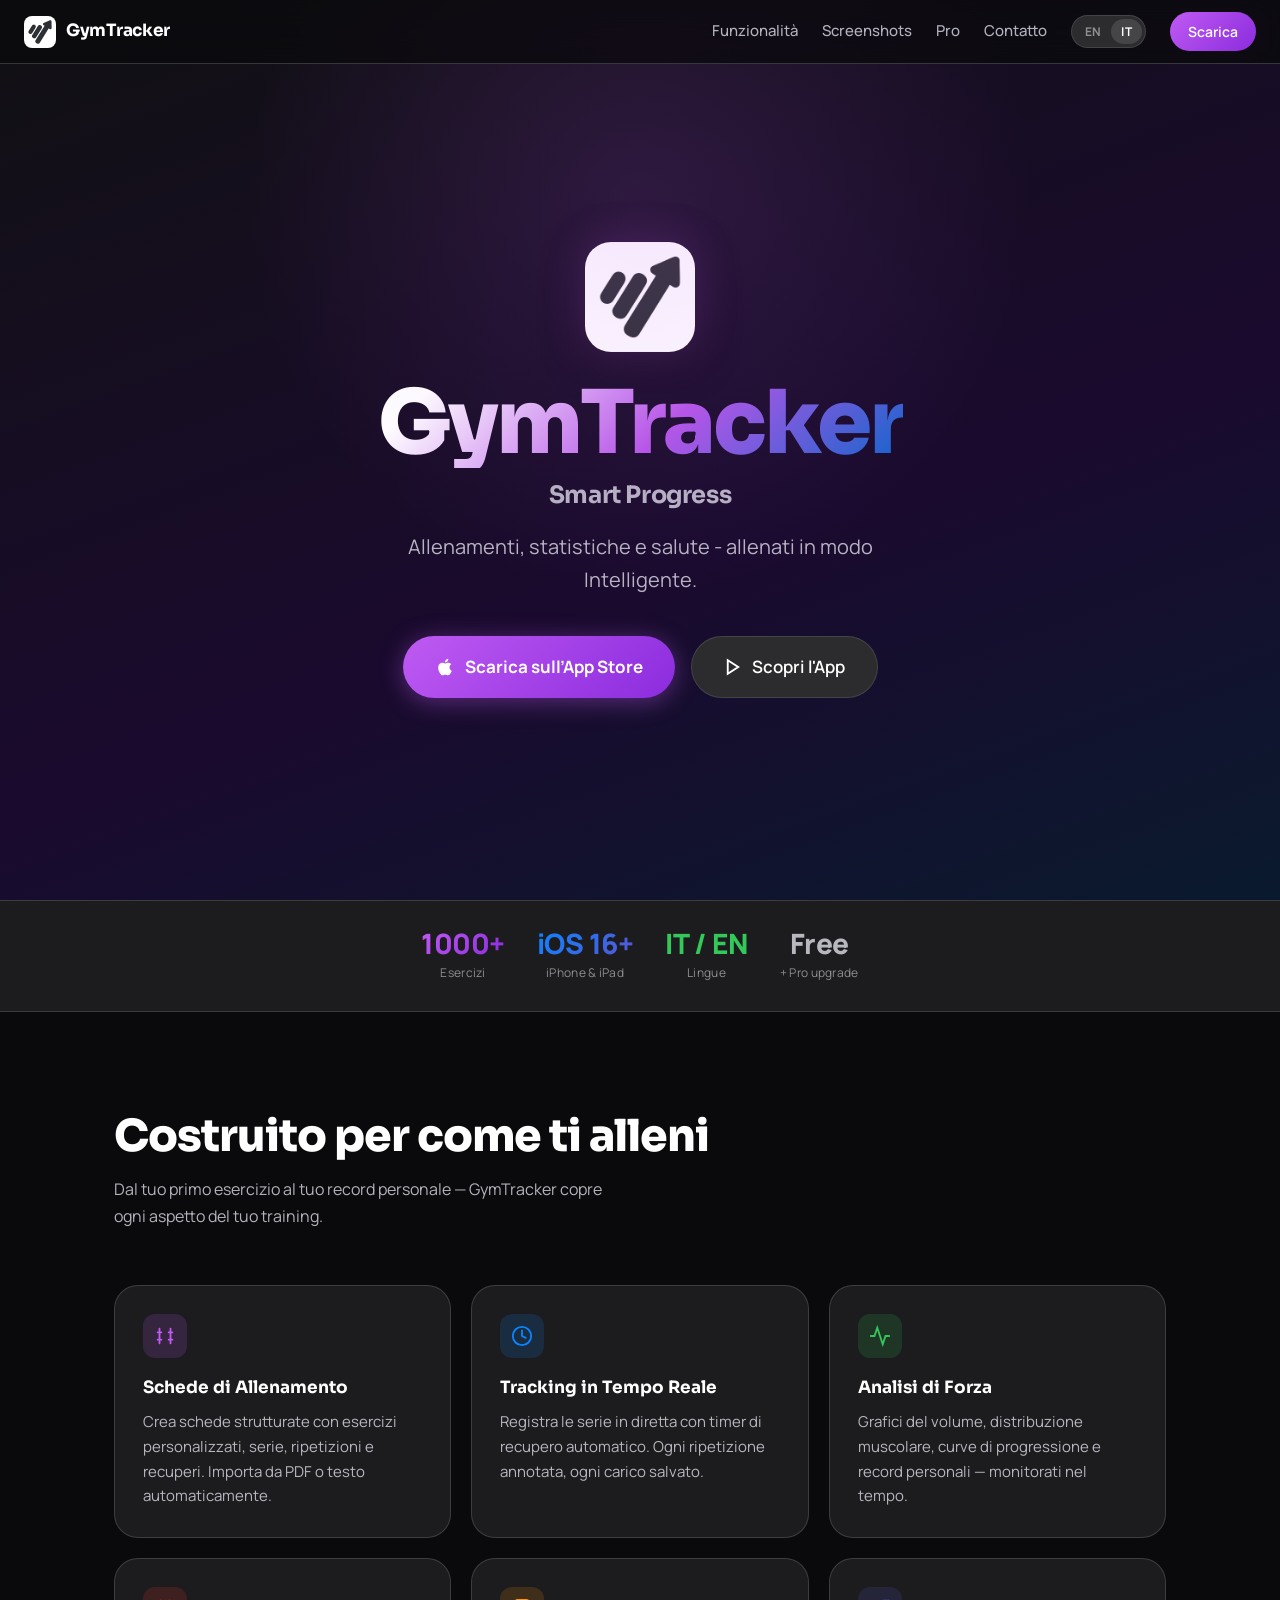
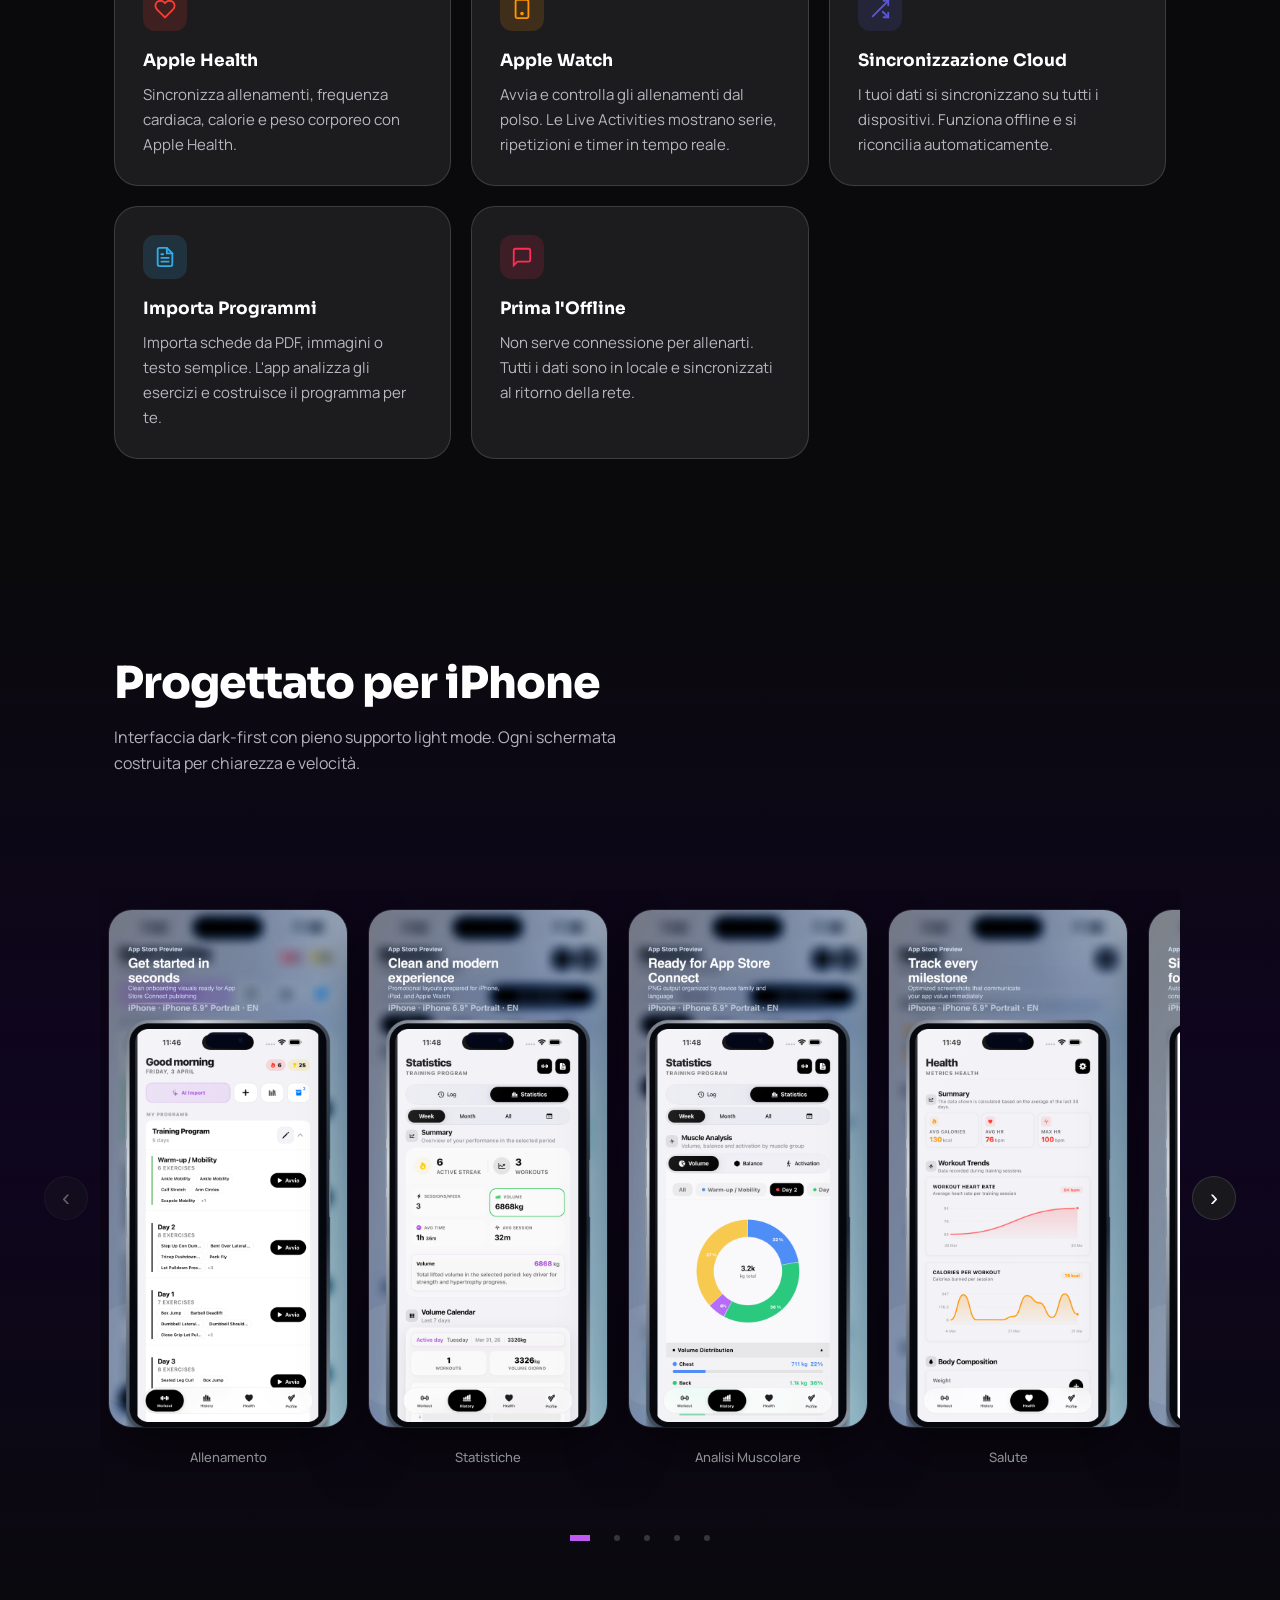
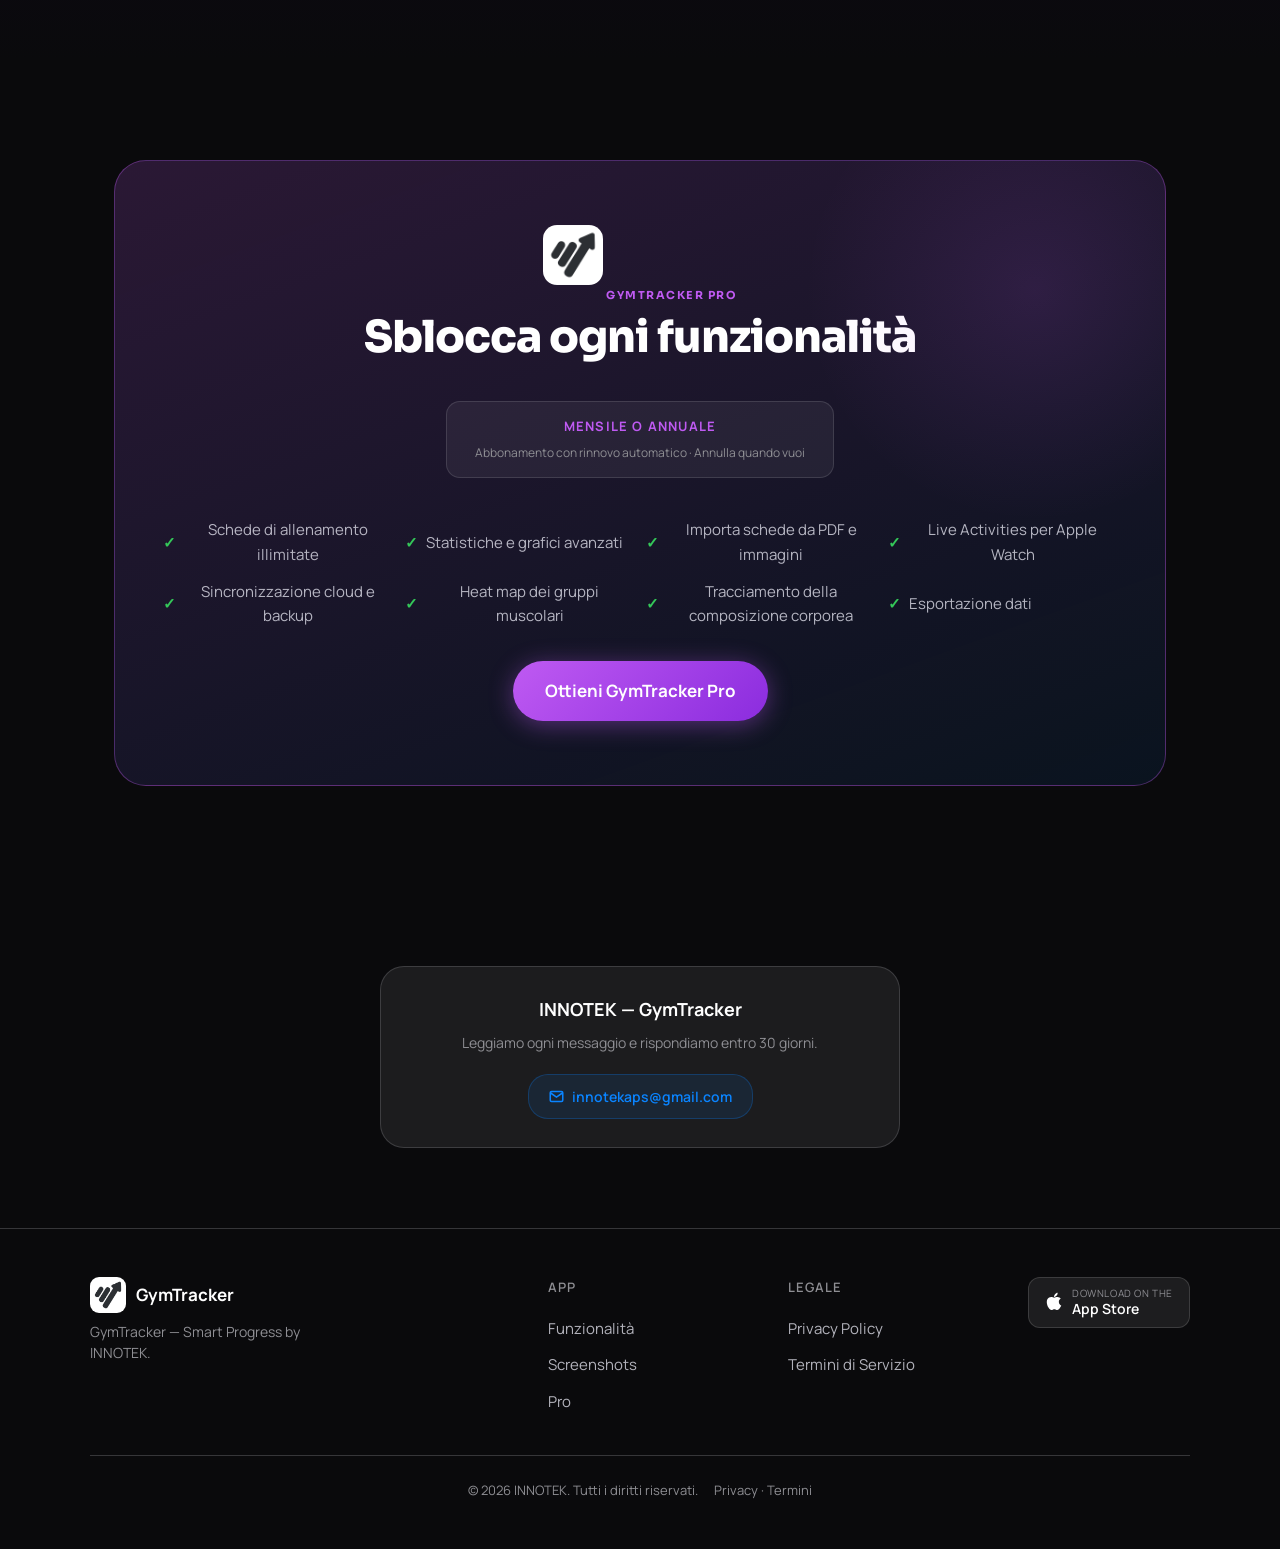
==== commit 73e5c17b: "feat: add GymTracker icon to Pro section, move App Store badge to footer right column" ====
--- a/index.html
+++ b/index.html
@@ -204,6 +204,7 @@
 <section id="pro">
   <div class="pro-card">
     <div class="pro-top">
+      <img src="./icon.png" alt="GymTracker" class="pro-icon">
       <div class="section-label">GymTracker Pro</div>
       <h2 class="section-title">
         <span data-lang="en">Unlock every feature</span>
@@ -255,10 +256,6 @@
         <span>GymTracker</span>
       </div>
       <p class="footer-desc">GymTracker — Smart Progress by INNOTEK.</p>
-      <a href="https://apps.apple.com/app/id6759553013" class="footer-appstore-badge" target="_blank" rel="noopener">
-        <svg width="18" height="22" viewBox="0 0 170 200" fill="currentColor" aria-hidden="true"><path d="M150.37 130.25c-2.45 5.66-5.35 10.87-8.71 15.66-4.58 6.53-8.33 11.05-11.22 13.56-4.48 4.12-9.28 6.23-14.42 6.35-3.69 0-8.14-1.05-13.32-3.18-5.197-2.12-9.973-3.17-14.34-3.17-4.58 0-9.492 1.05-14.746 3.17-5.262 2.13-9.501 3.24-12.742 3.35-4.929.21-9.842-1.96-14.746-6.52-3.13-2.73-7.045-7.41-11.735-14.04-5.032-7.08-9.169-15.29-12.41-24.65-3.471-10.11-5.211-19.9-5.211-29.378 0-10.857 2.346-20.221 7.045-28.068 3.693-6.303 8.606-11.275 14.755-14.925s12.793-5.51 19.948-5.629c3.915 0 9.049 1.211 15.429 3.591 6.362 2.388 10.447 3.599 12.238 3.599 1.339 0 5.877-1.416 13.57-4.239 7.275-2.618 13.415-3.702 18.445-3.275 13.63 1.1 23.87 6.473 30.68 16.153-12.19 7.386-18.22 17.731-18.1 31.002.11 10.337 3.86 18.939 11.23 25.769 3.34 3.17 7.07 5.62 11.22 7.36-.9 2.61-1.85 5.11-2.86 7.51zM119.11 7.24c0 8.102-2.96 15.667-8.86 22.669-7.12 8.324-15.732 13.134-25.071 12.375a25.222 25.222 0 0 1-.188-3.07c0-7.778 3.386-16.102 9.399-22.908 3.002-3.446 6.82-6.311 11.45-8.597 4.62-2.252 8.99-3.497 13.1-3.71.12 1.083.17 2.166.17 3.241z"/></svg>
-        <span><small>Download on the</small>App Store</span>
-      </a>
     </div>
     <div class="footer-col">
       <h4>App</h4>
@@ -274,6 +271,12 @@
         <li><a href="./privacy.html">Privacy Policy</a></li>
         <li><a href="./terms.html"><span data-lang="en">Terms of Service</span><span data-lang="it">Termini di Servizio</span></a></li>
       </ul>
+    </div>
+    <div class="footer-appstore-col">
+      <a href="https://apps.apple.com/app/id6759553013" class="footer-appstore-badge" target="_blank" rel="noopener">
+        <svg width="18" height="22" viewBox="0 0 170 200" fill="currentColor" aria-hidden="true"><path d="M150.37 130.25c-2.45 5.66-5.35 10.87-8.71 15.66-4.58 6.53-8.33 11.05-11.22 13.56-4.48 4.12-9.28 6.23-14.42 6.35-3.69 0-8.14-1.05-13.32-3.18-5.197-2.12-9.973-3.17-14.34-3.17-4.58 0-9.492 1.05-14.746 3.17-5.262 2.13-9.501 3.24-12.742 3.35-4.929.21-9.842-1.96-14.746-6.52-3.13-2.73-7.045-7.41-11.735-14.04-5.032-7.08-9.169-15.29-12.41-24.65-3.471-10.11-5.211-19.9-5.211-29.378 0-10.857 2.346-20.221 7.045-28.068 3.693-6.303 8.606-11.275 14.755-14.925s12.793-5.51 19.948-5.629c3.915 0 9.049 1.211 15.429 3.591 6.362 2.388 10.447 3.599 12.238 3.599 1.339 0 5.877-1.416 13.57-4.239 7.275-2.618 13.415-3.702 18.445-3.275 13.63 1.1 23.87 6.473 30.68 16.153-12.19 7.386-18.22 17.731-18.1 31.002.11 10.337 3.86 18.939 11.23 25.769 3.34 3.17 7.07 5.62 11.22 7.36-.9 2.61-1.85 5.11-2.86 7.51zM119.11 7.24c0 8.102-2.96 15.667-8.86 22.669-7.12 8.324-15.732 13.134-25.071 12.375a25.222 25.222 0 0 1-.188-3.07c0-7.778 3.386-16.102 9.399-22.908 3.002-3.446 6.82-6.311 11.45-8.597 4.62-2.252 8.99-3.497 13.1-3.71.12 1.083.17 2.166.17 3.241z"/></svg>
+        <span><small>Download on the</small>App Store</span>
+      </a>
     </div>
   </div>
   <div class="footer-bottom">
--- a/styles.css
+++ b/styles.css
@@ -364,6 +364,7 @@
   pointer-events: none;
 }
 .pro-top { margin-bottom: 40px; }
+.pro-icon { width: 60px; height: 60px; border-radius: 14px; margin-bottom: 14px; }
 .pro-price-badge {
   display: inline-flex;
   flex-direction: column;
@@ -468,17 +469,18 @@
 .footer-inner {
   max-width: 1100px; margin: 0 auto;
   display: grid;
-  grid-template-columns: 1fr auto auto;
+  grid-template-columns: 1fr auto auto auto;
   gap: 40px 80px;
   align-items: flex-start;
 }
+.footer-appstore-col { display: flex; align-items: flex-start; }
 .footer-brand { display: flex; align-items: center; gap: 10px; margin-bottom: 8px; }
 .footer-brand img { width: 36px; height: 36px; border-radius: 9px; }
 .footer-brand span { font-size: 17px; font-weight: 700; }
 .footer-desc { font-size: 14px; color: var(--text-muted); max-width: 240px; line-height: 1.5; }
 .footer-appstore-badge {
   display: inline-flex; align-items: center; gap: 9px;
-  margin-top: 20px; padding: 9px 16px;
+  padding: 9px 16px;
   background: rgba(255,255,255,0.08); border: 1px solid rgba(255,255,255,0.14);
   border-radius: 12px; color: var(--text-primary); text-decoration: none;
   font-size: 14px; font-weight: 600; line-height: 1.3; transition: background 0.2s;
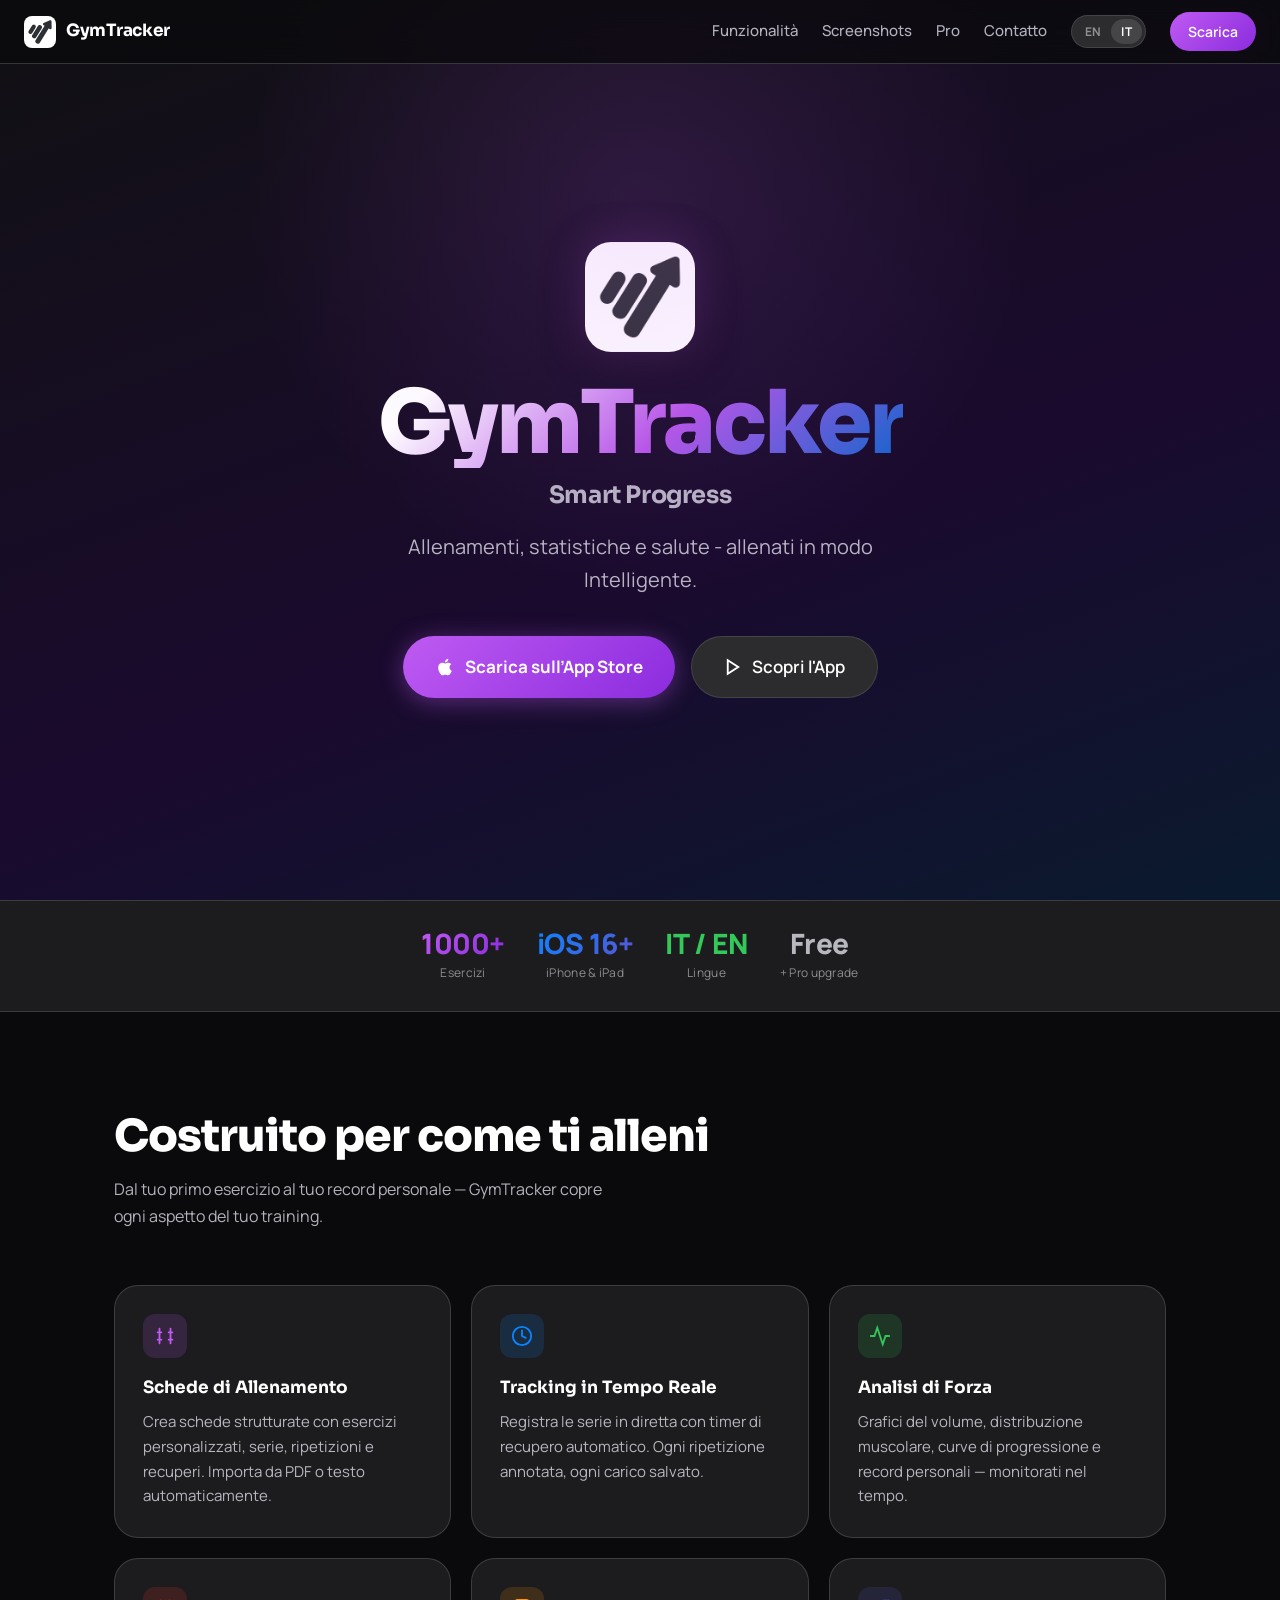
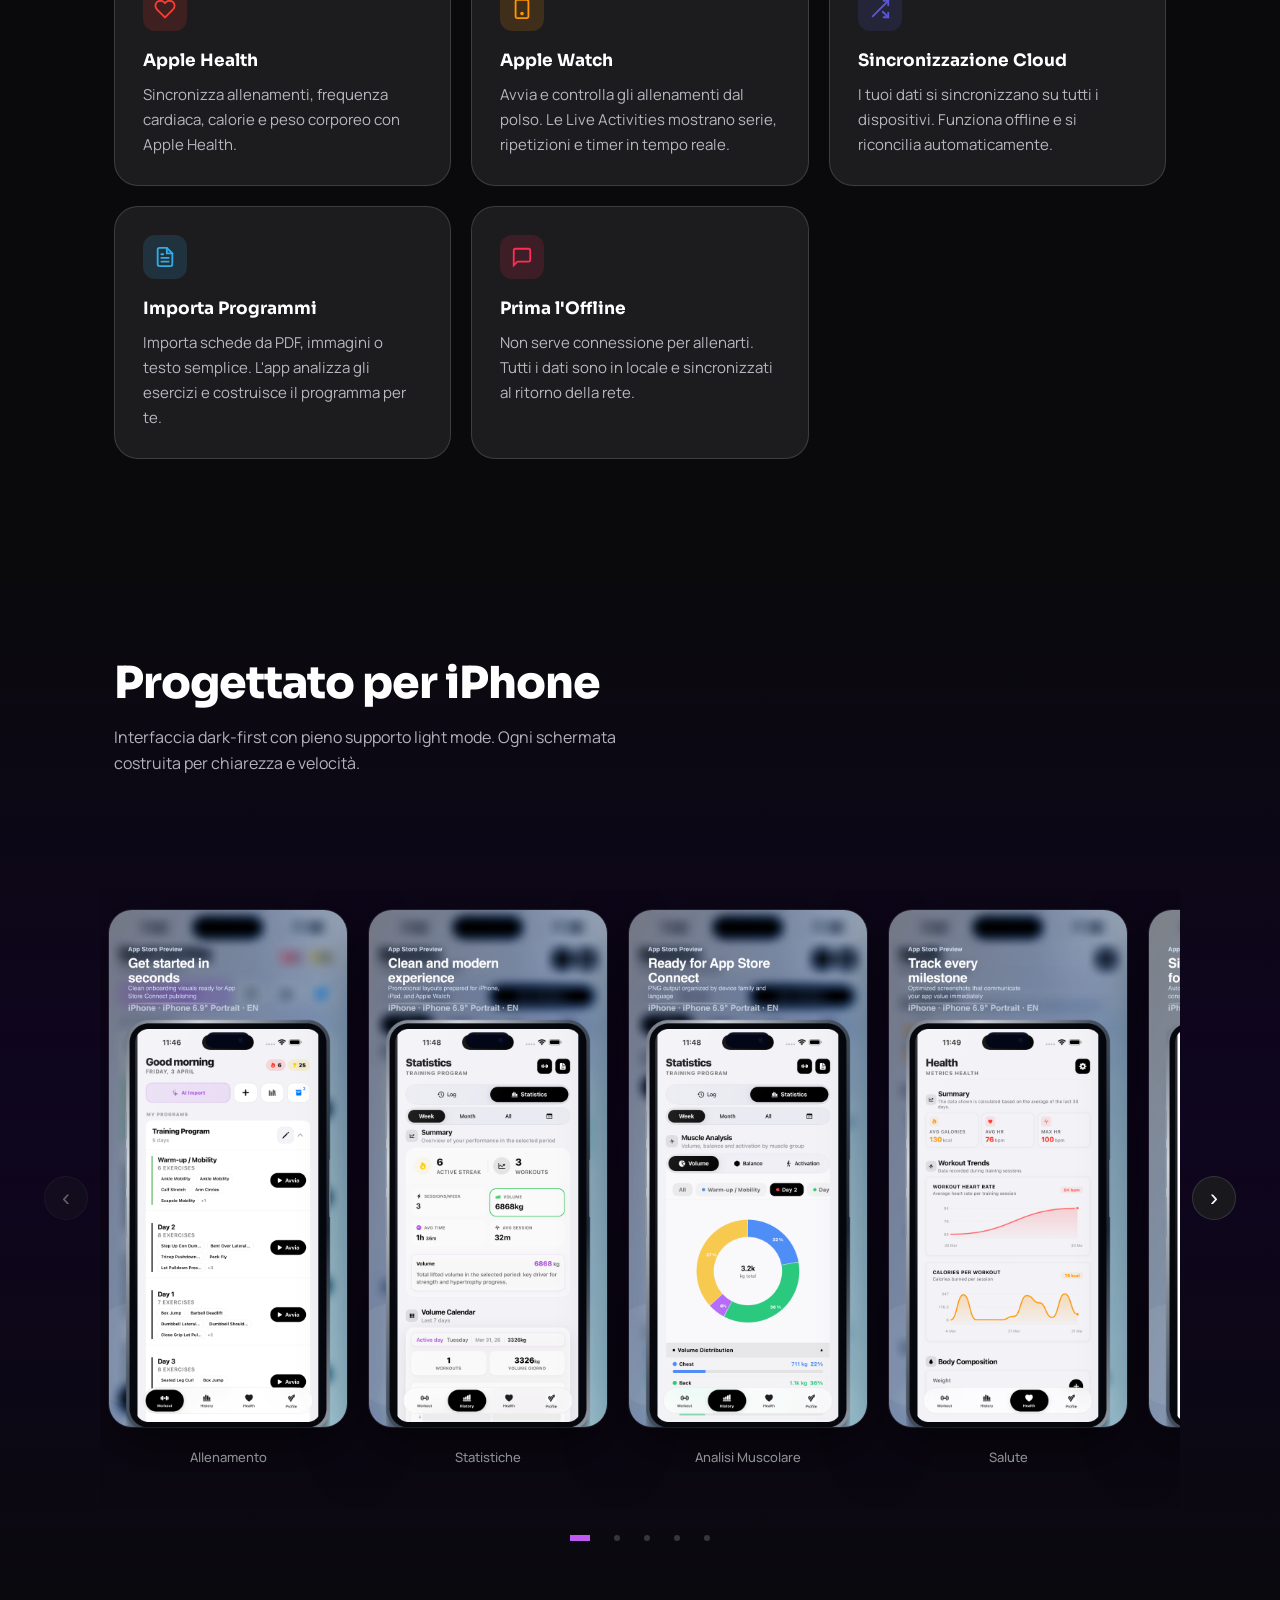
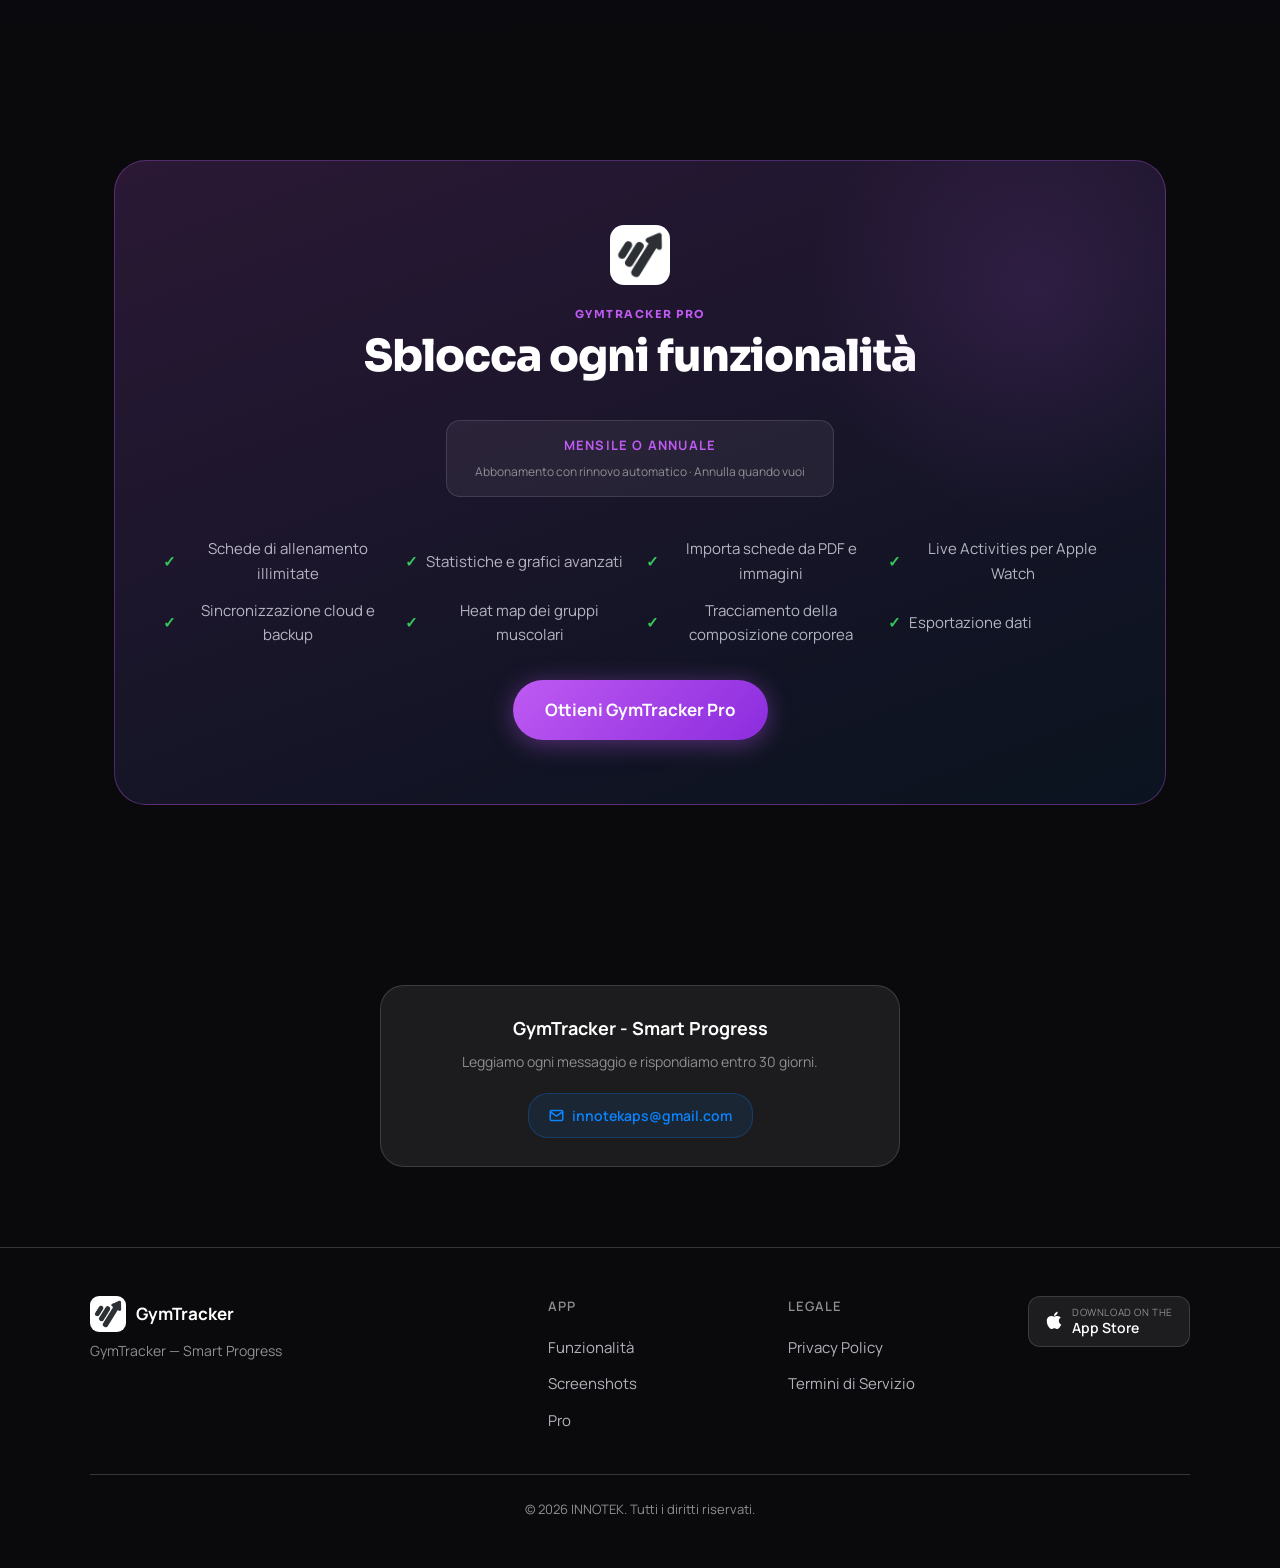
==== commit 87daa044: "fix: simplify legal pages - remove styled boxes, delete cookies.html" ====
--- a/index.html
+++ b/index.html
@@ -6,7 +6,7 @@
   <title>GymTracker - Smart Progress</title>
   <meta name="description" content="GymTracker is a fitness tracking app for iPhone. Log workouts, monitor health metrics, and track progress with detailed analytics.">
   <meta property="og:title" content="GymTracker - Smart Progress">
-  <meta property="og:description" content="Fitness tracking for iPhone by INNOTEK.">
+  <meta property="og:description" content="Fitness tracking for iPhone">
   <meta property="og:image" content="./screenshots/01_workout.png">
   <link rel="icon" href="./favicon.png">
   <link rel="stylesheet" href="./styles.css">
@@ -234,7 +234,7 @@
 
 <section id="contact" style="padding:80px 24px;">
   <div class="contact-box" style="max-width:520px;margin:0 auto;">
-    <div class="contact-box-title">INNOTEK — GymTracker</div>
+    <div class="contact-box-title">GymTracker - Smart Progress</div>
     <div class="contact-box-sub">
       <span data-lang="en">We read every message and reply within 30 days.</span>
       <span data-lang="it">Leggiamo ogni messaggio e rispondiamo entro 30 giorni.</span>
@@ -255,7 +255,7 @@
         <img src="./icon.png" alt="GymTracker">
         <span>GymTracker</span>
       </div>
-      <p class="footer-desc">GymTracker — Smart Progress by INNOTEK.</p>
+      <p class="footer-desc">GymTracker — Smart Progress</p>
     </div>
     <div class="footer-col">
       <h4>App</h4>
@@ -281,7 +281,6 @@
   </div>
   <div class="footer-bottom">
     <p>© 2026 INNOTEK. <span data-lang="en">All rights reserved.</span><span data-lang="it">Tutti i diritti riservati.</span></p>
-    <p><a href="./privacy.html" style="color:var(--text-muted);">Privacy</a> · <a href="./terms.html" style="color:var(--text-muted);"><span data-lang="en">Terms</span><span data-lang="it">Termini</span></a></p>
   </div>
 </footer>
 
--- a/styles.css
+++ b/styles.css
@@ -69,7 +69,7 @@
   -webkit-backdrop-filter: blur(20px) saturate(180%);
   border-bottom: 1px solid var(--separator);
 }
-.nav-brand { display: flex; align-items: center; gap: 10px; }
+.nav-brand { display: flex; align-items: center; gap: 10px; color: inherit; text-decoration: none; }
 .nav-brand img { width: 32px; height: 32px; border-radius: 8px; }
 .nav-brand span { font-size: 17px; font-weight: 700; letter-spacing: -0.3px; }
 .nav-links { display: flex; gap: 24px; align-items: center; }
@@ -364,7 +364,7 @@
   pointer-events: none;
 }
 .pro-top { margin-bottom: 40px; }
-.pro-icon { width: 60px; height: 60px; border-radius: 14px; margin-bottom: 14px; }
+.pro-icon { width: 60px; height: 60px; border-radius: 14px; margin-bottom: 14px; display: block; margin-left: auto; margin-right: auto; }
 .pro-price-badge {
   display: inline-flex;
   flex-direction: column;
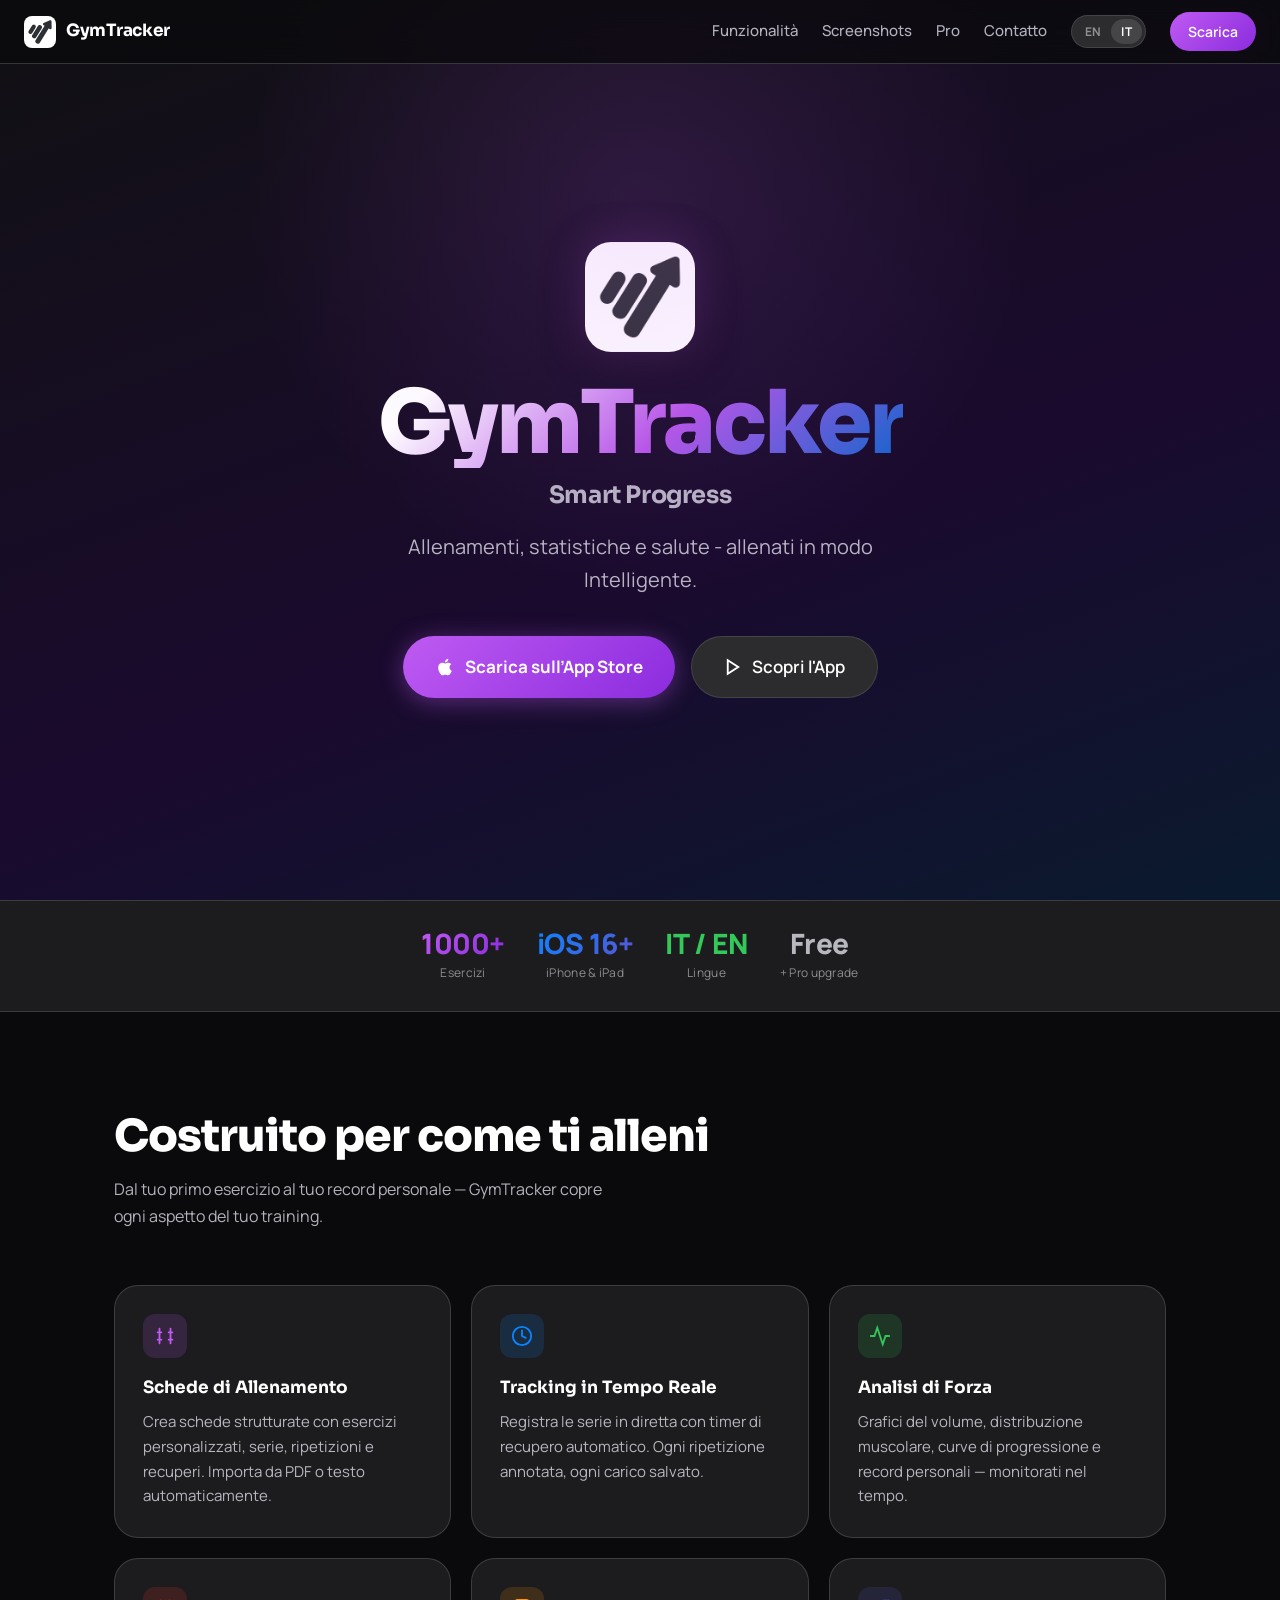
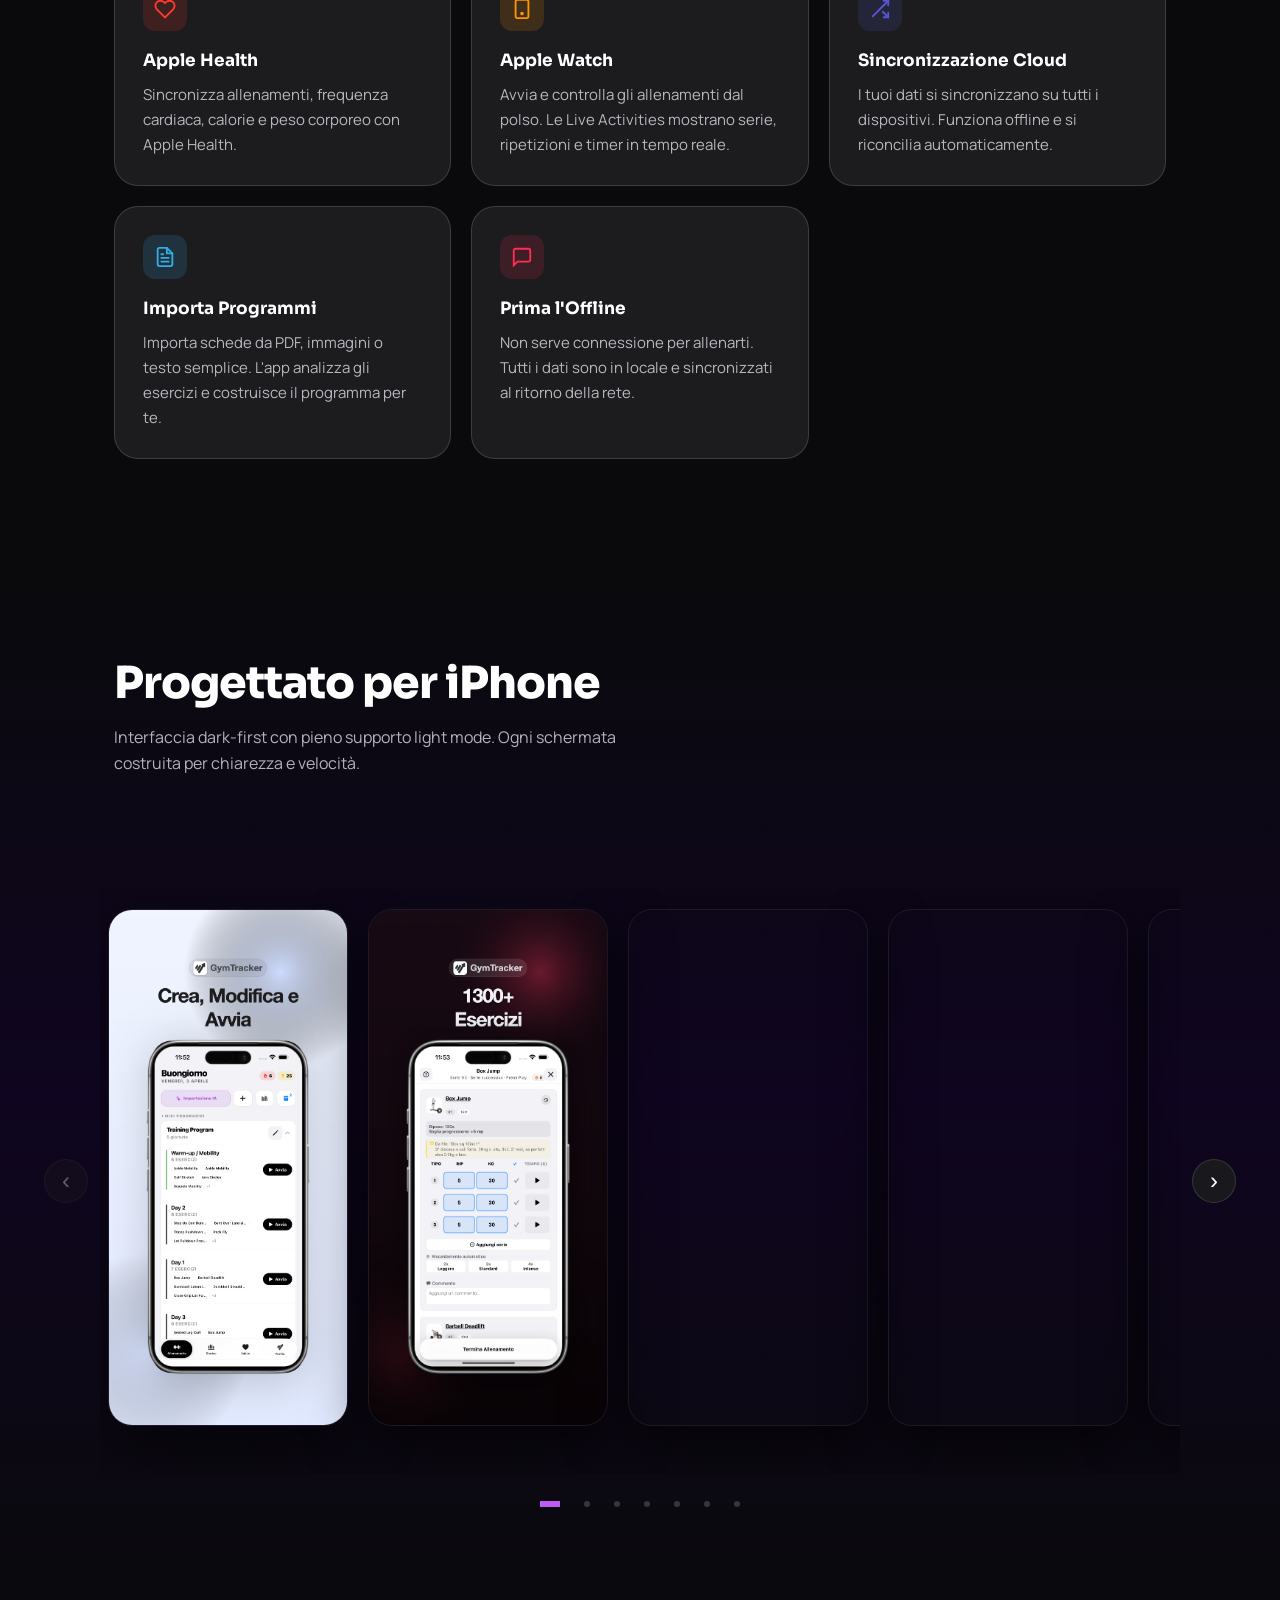
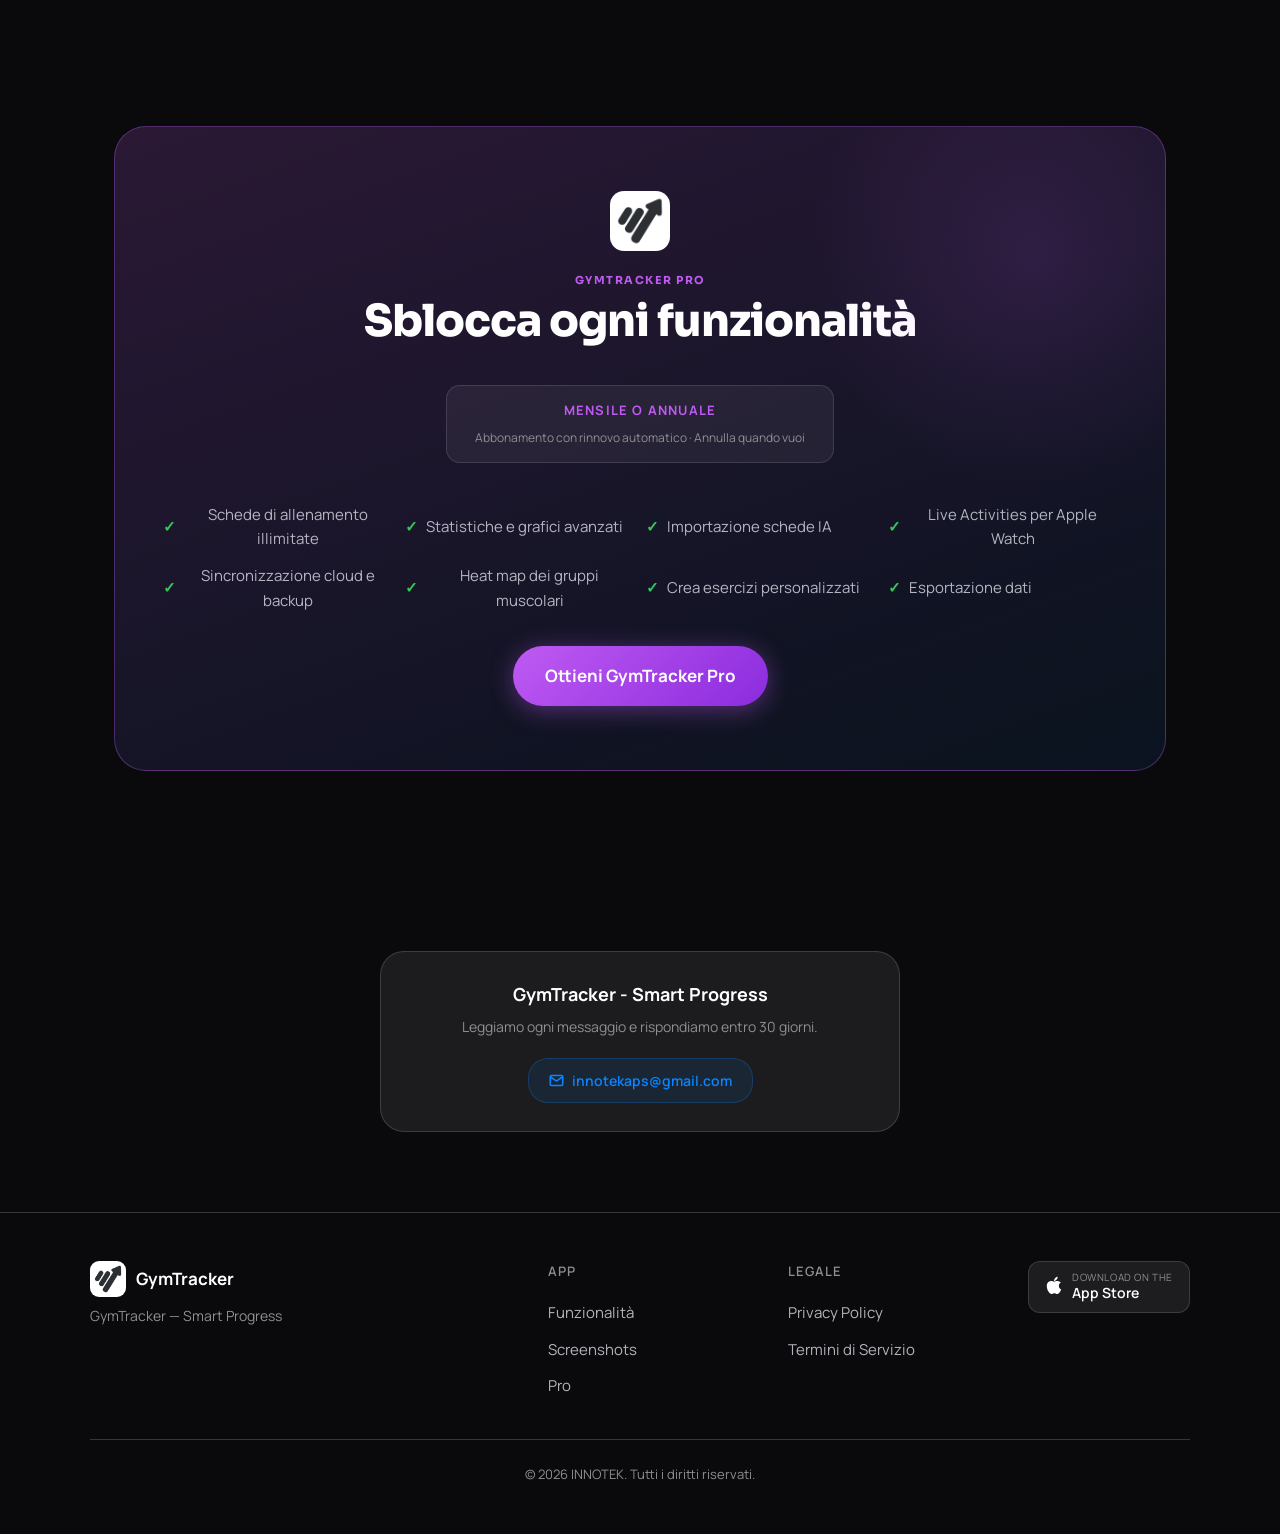
==== commit 78ade149: "feat: add EN/IT screenshots organized by filename order" ====
--- a/index.html
+++ b/index.html
@@ -7,7 +7,7 @@
   <meta name="description" content="GymTracker is a fitness tracking app for iPhone. Log workouts, monitor health metrics, and track progress with detailed analytics.">
   <meta property="og:title" content="GymTracker - Smart Progress">
   <meta property="og:description" content="Fitness tracking for iPhone">
-  <meta property="og:image" content="./screenshots/01_workout.png">
+  <meta property="og:image" content="./screenshots/en/simulator-screenshot---iphone-17-pro-max---2026-04-03-at-11-46-31--iphone--en.png">
   <link rel="icon" href="./favicon.png">
   <link rel="stylesheet" href="./styles.css">
 </head>
@@ -165,26 +165,52 @@
       <button class="carousel-button carousel-button-prev" type="button" id="carouselPrev" aria-label="Previous screenshot">
         <span aria-hidden="true">&#8249;</span>
       </button>
-      <div class="screenshots-scroll" id="screenshotScroll" tabindex="0" aria-label="App screenshots">
-        <div class="screenshot-item">
-          <img src="./screenshots/01_workout.png" alt="Workout Programs" loading="lazy" decoding="async">
-          <div class="screenshot-label"><span data-lang="en">Workout</span><span data-lang="it">Allenamento</span></div>
-        </div>
-        <div class="screenshot-item">
-          <img src="./screenshots/02_statistics.png" alt="Statistics" loading="lazy" decoding="async">
-          <div class="screenshot-label"><span data-lang="en">Statistics</span><span data-lang="it">Statistiche</span></div>
-        </div>
-        <div class="screenshot-item">
-          <img src="./screenshots/03_muscle.png" alt="Muscle Analysis" loading="lazy" decoding="async">
-          <div class="screenshot-label"><span data-lang="en">Muscle Analysis</span><span data-lang="it">Analisi Muscolare</span></div>
-        </div>
-        <div class="screenshot-item">
-          <img src="./screenshots/04_health.png" alt="Health" loading="lazy" decoding="async">
-          <div class="screenshot-label"><span data-lang="en">Health</span><span data-lang="it">Salute</span></div>
-        </div>
-        <div class="screenshot-item">
-          <img src="./screenshots/05_profile.png" alt="Profile" loading="lazy" decoding="async">
-          <div class="screenshot-label"><span data-lang="en">Profile</span><span data-lang="it">Profilo</span></div>
+      <!-- EN scroll: 1.png - 7.png -->
+      <div class="screenshots-scroll" id="screenshotScrollEn" data-lang="en" tabindex="0" aria-label="App screenshots">
+        <div class="screenshot-item">
+          <img src="./screenshots/en/1.png" alt="Screenshot 1" loading="lazy" decoding="async">
+        </div>
+        <div class="screenshot-item">
+          <img src="./screenshots/en/2.png" alt="Screenshot 2" loading="lazy" decoding="async">
+        </div>
+        <div class="screenshot-item">
+          <img src="./screenshots/en/3.png" alt="Screenshot 3" loading="lazy" decoding="async">
+        </div>
+        <div class="screenshot-item">
+          <img src="./screenshots/en/4.png" alt="Screenshot 4" loading="lazy" decoding="async">
+        </div>
+        <div class="screenshot-item">
+          <img src="./screenshots/en/5.png" alt="Screenshot 5" loading="lazy" decoding="async">
+        </div>
+        <div class="screenshot-item">
+          <img src="./screenshots/en/6.png" alt="Screenshot 6" loading="lazy" decoding="async">
+        </div>
+        <div class="screenshot-item">
+          <img src="./screenshots/en/7.png" alt="Screenshot 7" loading="lazy" decoding="async">
+        </div>
+      </div>
+      <!-- IT scroll: 1.png - 7.png -->
+      <div class="screenshots-scroll" id="screenshotScrollIt" data-lang="it" tabindex="0" aria-label="Schermate dell'app">
+        <div class="screenshot-item">
+          <img src="./screenshots/it/1.png" alt="Screenshot 1" loading="lazy" decoding="async">
+        </div>
+        <div class="screenshot-item">
+          <img src="./screenshots/it/2.png" alt="Screenshot 2" loading="lazy" decoding="async">
+        </div>
+        <div class="screenshot-item">
+          <img src="./screenshots/it/3.png" alt="Screenshot 3" loading="lazy" decoding="async">
+        </div>
+        <div class="screenshot-item">
+          <img src="./screenshots/it/4.png" alt="Screenshot 4" loading="lazy" decoding="async">
+        </div>
+        <div class="screenshot-item">
+          <img src="./screenshots/it/5.png" alt="Screenshot 5" loading="lazy" decoding="async">
+        </div>
+        <div class="screenshot-item">
+          <img src="./screenshots/it/6.png" alt="Screenshot 6" loading="lazy" decoding="async">
+        </div>
+        <div class="screenshot-item">
+          <img src="./screenshots/it/7.png" alt="Screenshot 7" loading="lazy" decoding="async">
         </div>
       </div>
       <button class="carousel-button carousel-button-next" type="button" id="carouselNext" aria-label="Next screenshot">
@@ -197,6 +223,8 @@
       <button class="carousel-dot" type="button" data-index="2" aria-label="Screenshot 3"></button>
       <button class="carousel-dot" type="button" data-index="3" aria-label="Screenshot 4"></button>
       <button class="carousel-dot" type="button" data-index="4" aria-label="Screenshot 5"></button>
+      <button class="carousel-dot" type="button" data-index="5" aria-label="Screenshot 6"></button>
+      <button class="carousel-dot" type="button" data-index="6" aria-label="Screenshot 7"></button>
     </div>
   </div>
 </div>
@@ -218,11 +246,11 @@
     <ul class="pro-list">
       <li><span data-lang="en">Unlimited workout programs</span><span data-lang="it">Schede di allenamento illimitate</span></li>
       <li><span data-lang="en">Advanced analytics &amp; charts</span><span data-lang="it">Statistiche e grafici avanzati</span></li>
-      <li><span data-lang="en">Program import from PDF &amp; image</span><span data-lang="it">Importa schede da PDF e immagini</span></li>
+      <li><span data-lang="en">IA Program import</span><span data-lang="it">Importazione schede IA</span></li>
       <li><span data-lang="en">Apple Watch Live Activities</span><span data-lang="it">Live Activities per Apple Watch</span></li>
       <li><span data-lang="en">Cloud sync &amp; backup</span><span data-lang="it">Sincronizzazione cloud e backup</span></li>
       <li><span data-lang="en">Muscle group heat maps</span><span data-lang="it">Heat map dei gruppi muscolari</span></li>
-      <li><span data-lang="en">Body composition tracking</span><span data-lang="it">Tracciamento della composizione corporea</span></li>
+      <li><span data-lang="en">Create custom exercises</span><span data-lang="it">Crea esercizi personalizzati</span></li>
       <li><span data-lang="en">Data export</span><span data-lang="it">Esportazione dati</span></li>
     </ul>
     <a href="https://apps.apple.com/app/id6759553013" class="btn-primary" target="_blank" rel="noopener" style="display:inline-flex;">
@@ -303,32 +331,37 @@
 }, {threshold: 0.08});
 document.querySelectorAll('.fade-in').forEach(el => fadeObs.observe(el));
 
-const scroll = document.getElementById('screenshotScroll');
-const items = scroll ? Array.from(scroll.querySelectorAll('.screenshot-item')) : [];
 const dots = Array.from(document.querySelectorAll('.carousel-dot'));
 const prevButton = document.getElementById('carouselPrev');
 const nextButton = document.getElementById('carouselNext');
 let activeScreenshot = 0;
 
+function getActiveScroll() {
+  const lang = document.documentElement.lang || 'en';
+  return document.getElementById(lang === 'it' ? 'screenshotScrollIt' : 'screenshotScrollEn');
+}
+function getActiveItems() {
+  const scroll = getActiveScroll();
+  return scroll ? Array.from(scroll.querySelectorAll('.screenshot-item')) : [];
+}
+
 function getCenteredScreenshotIndex() {
+  const scroll = getActiveScroll();
+  const items = getActiveItems();
   if (!scroll || items.length === 0) return 0;
   const viewportCenter = scroll.scrollLeft + scroll.clientWidth / 2;
   let nextIndex = 0;
   let minDistance = Number.POSITIVE_INFINITY;
-
   items.forEach((item, index) => {
     const itemCenter = item.offsetLeft + item.offsetWidth / 2;
     const distance = Math.abs(itemCenter - viewportCenter);
-    if (distance < minDistance) {
-      minDistance = distance;
-      nextIndex = index;
-    }
+    if (distance < minDistance) { minDistance = distance; nextIndex = index; }
   });
-
   return nextIndex;
 }
 
 function updateCarouselState(index = getCenteredScreenshotIndex()) {
+  const items = getActiveItems();
   activeScreenshot = index;
   dots.forEach((dot, dotIndex) => dot.classList.toggle('active', dotIndex === index));
   if (prevButton) prevButton.disabled = index === 0;
@@ -336,38 +369,37 @@
 }
 
 function scrollToScreenshot(index) {
+  const scroll = getActiveScroll();
+  const items = getActiveItems();
   if (!scroll || !items[index]) return;
   items[index].scrollIntoView({behavior: 'smooth', block: 'nearest', inline: 'center'});
 }
 
-if (scroll) {
+['screenshotScrollEn', 'screenshotScrollIt'].forEach(id => {
+  const scroll = document.getElementById(id);
+  if (!scroll) return;
   scroll.addEventListener('keydown', (e) => {
-    if (e.key === 'ArrowRight') {
-      e.preventDefault();
-      scrollToScreenshot(Math.min(activeScreenshot + 1, items.length - 1));
-    }
-    if (e.key === 'ArrowLeft') {
-      e.preventDefault();
-      scrollToScreenshot(Math.max(activeScreenshot - 1, 0));
-    }
+    if (e.key === 'ArrowRight') { e.preventDefault(); scrollToScreenshot(Math.min(activeScreenshot + 1, getActiveItems().length - 1)); }
+    if (e.key === 'ArrowLeft')  { e.preventDefault(); scrollToScreenshot(Math.max(activeScreenshot - 1, 0)); }
   });
   scroll.addEventListener('wheel', (e) => {
     if (Math.abs(e.deltaY) > Math.abs(e.deltaX)) {
+      const atStart = scroll.scrollLeft <= 0;
+      const atEnd = scroll.scrollLeft + scroll.clientWidth >= scroll.scrollWidth - 1;
+      if ((atStart && e.deltaY < 0) || (atEnd && e.deltaY > 0)) return;
       e.preventDefault();
       scroll.scrollBy({left: e.deltaY, behavior: 'smooth'});
     }
   }, {passive: false});
-  scroll.addEventListener('scroll', () => {
-    window.requestAnimationFrame(() => updateCarouselState());
-  }, {passive: true});
-  updateCarouselState(0);
-}
+  scroll.addEventListener('scroll', () => { window.requestAnimationFrame(() => updateCarouselState()); }, {passive: true});
+});
+updateCarouselState(0);
 
 dots.forEach((dot) => {
   dot.addEventListener('click', () => scrollToScreenshot(Number(dot.dataset.index)));
 });
 if (prevButton) prevButton.addEventListener('click', () => scrollToScreenshot(Math.max(activeScreenshot - 1, 0)));
-if (nextButton) nextButton.addEventListener('click', () => scrollToScreenshot(Math.min(activeScreenshot + 1, items.length - 1)));
+if (nextButton) nextButton.addEventListener('click', () => scrollToScreenshot(Math.min(activeScreenshot + 1, getActiveItems().length - 1)));
 </script>
 
 </body>
--- a/styles.css
+++ b/styles.css
@@ -295,11 +295,16 @@
   scroll-padding-inline: 8px;
   overscroll-behavior-x: contain;
   width: 100%;
+  flex: 1 1 auto;
+  overscroll-behavior-x: contain;
+  width: 100%;
 }
 .screenshots-scroll::-webkit-scrollbar { height: 4px; }
 .screenshots-scroll::-webkit-scrollbar-track { background: transparent; }
 .screenshots-scroll::-webkit-scrollbar-thumb { background: var(--separator); border-radius: 2px; }
-.screenshot-item { min-width: 0; scroll-snap-align: center; }
+.screenshot-item {
+  min-width: 0; scroll-snap-align: center;
+}
 .screenshot-item img {
   width: 100%; height: auto; max-height: 560px;
   border-radius: var(--radius-lg);
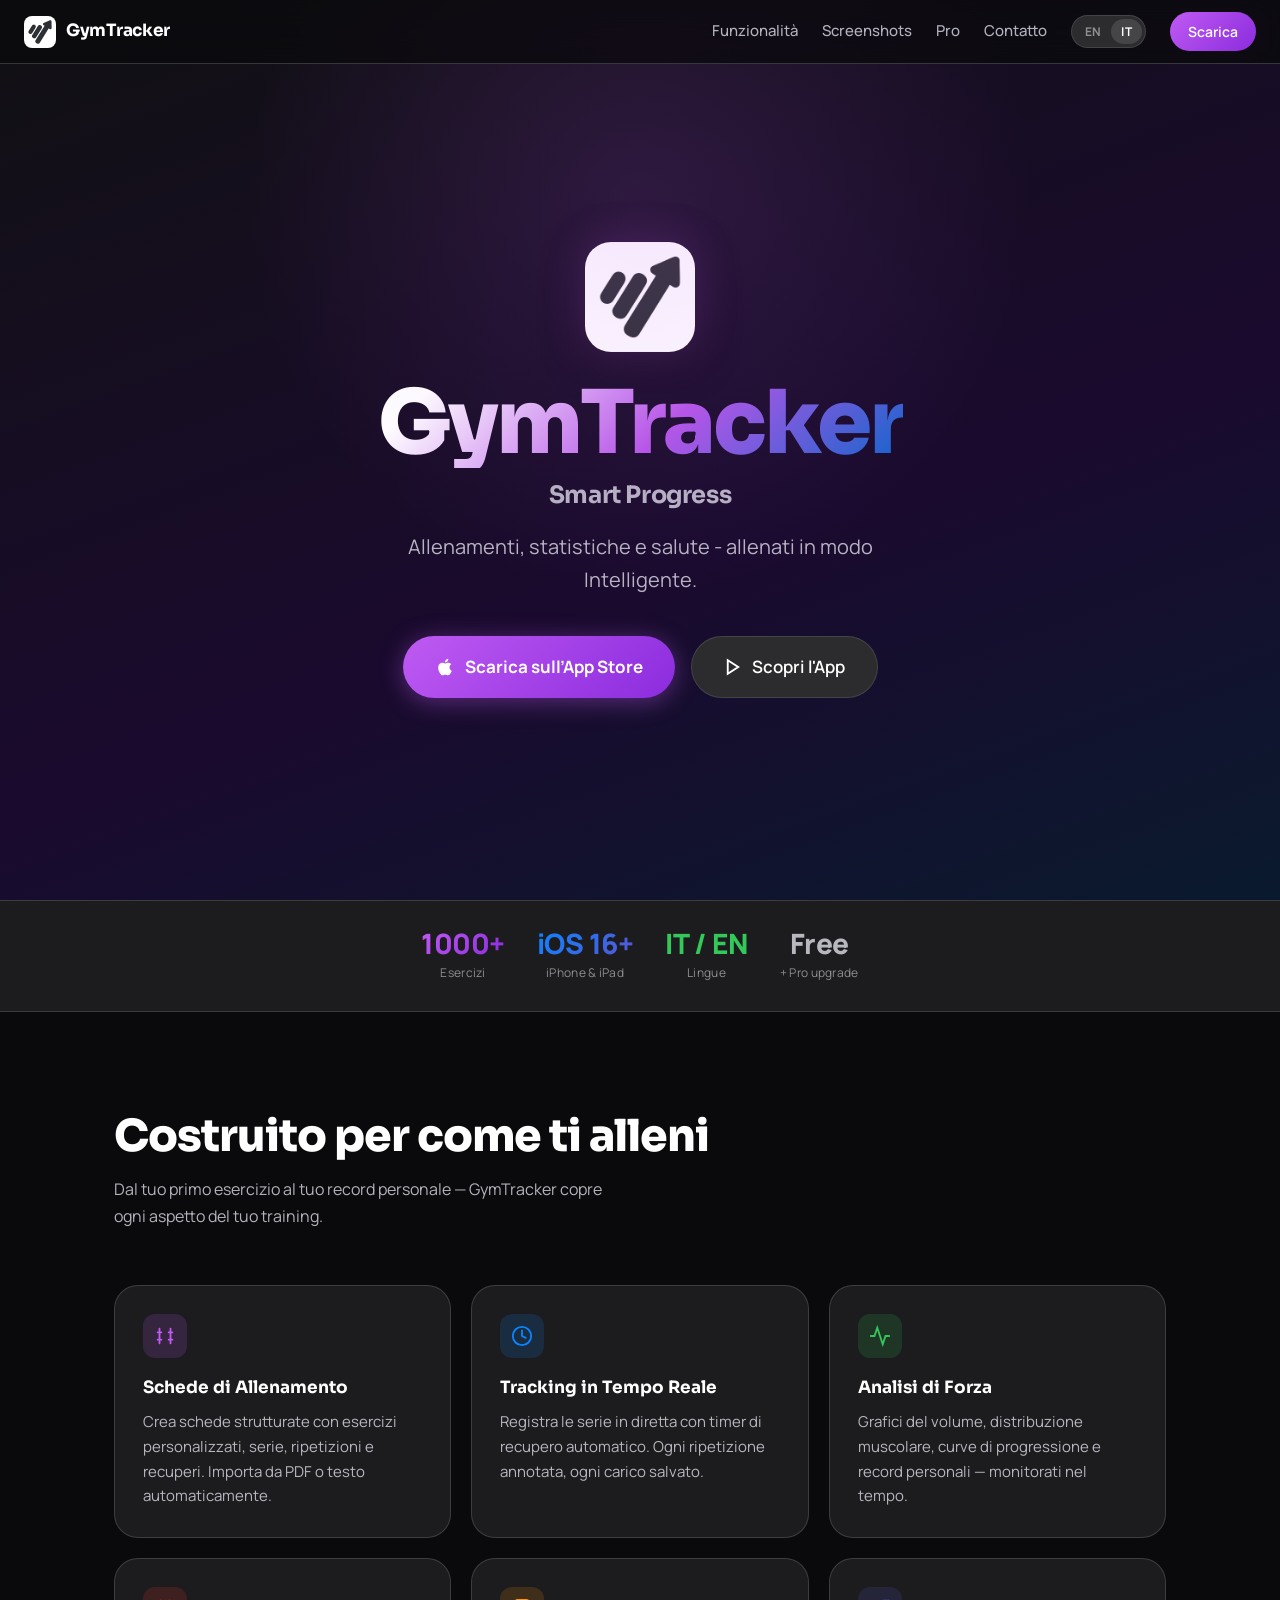
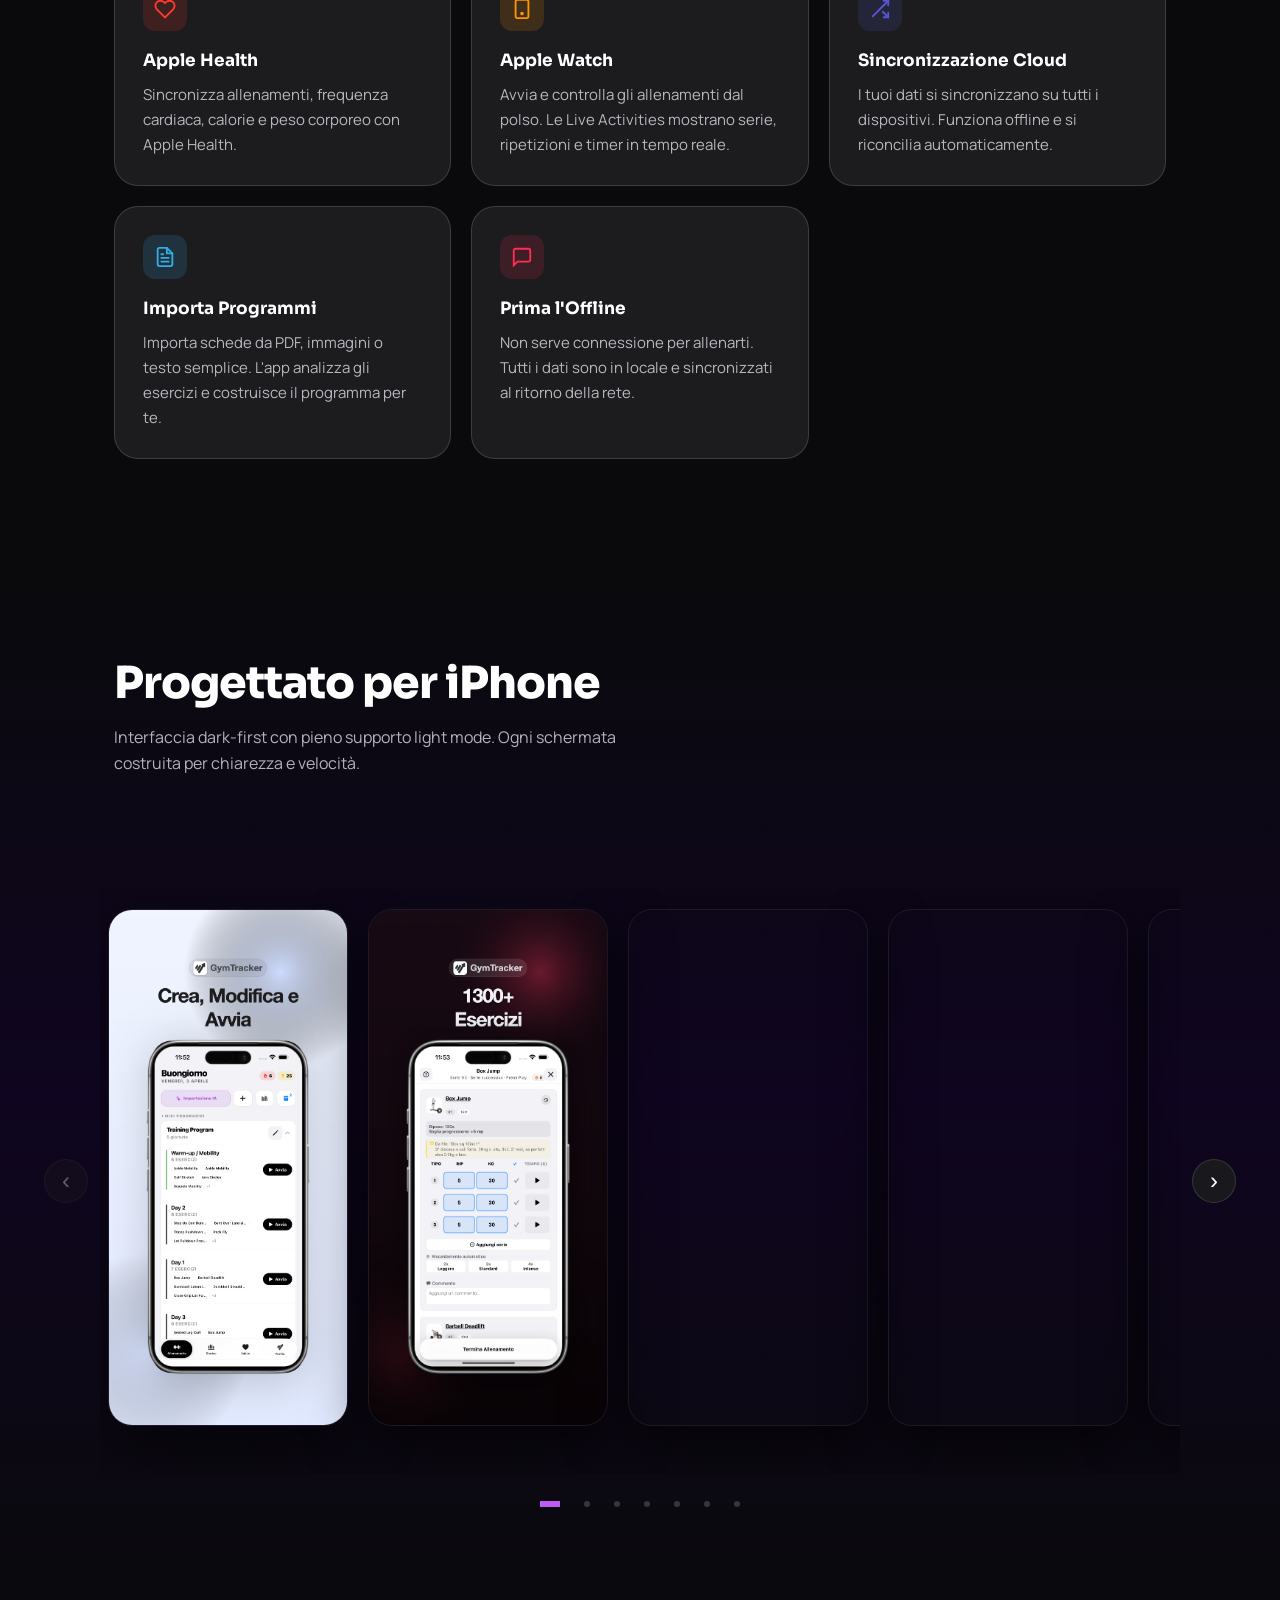
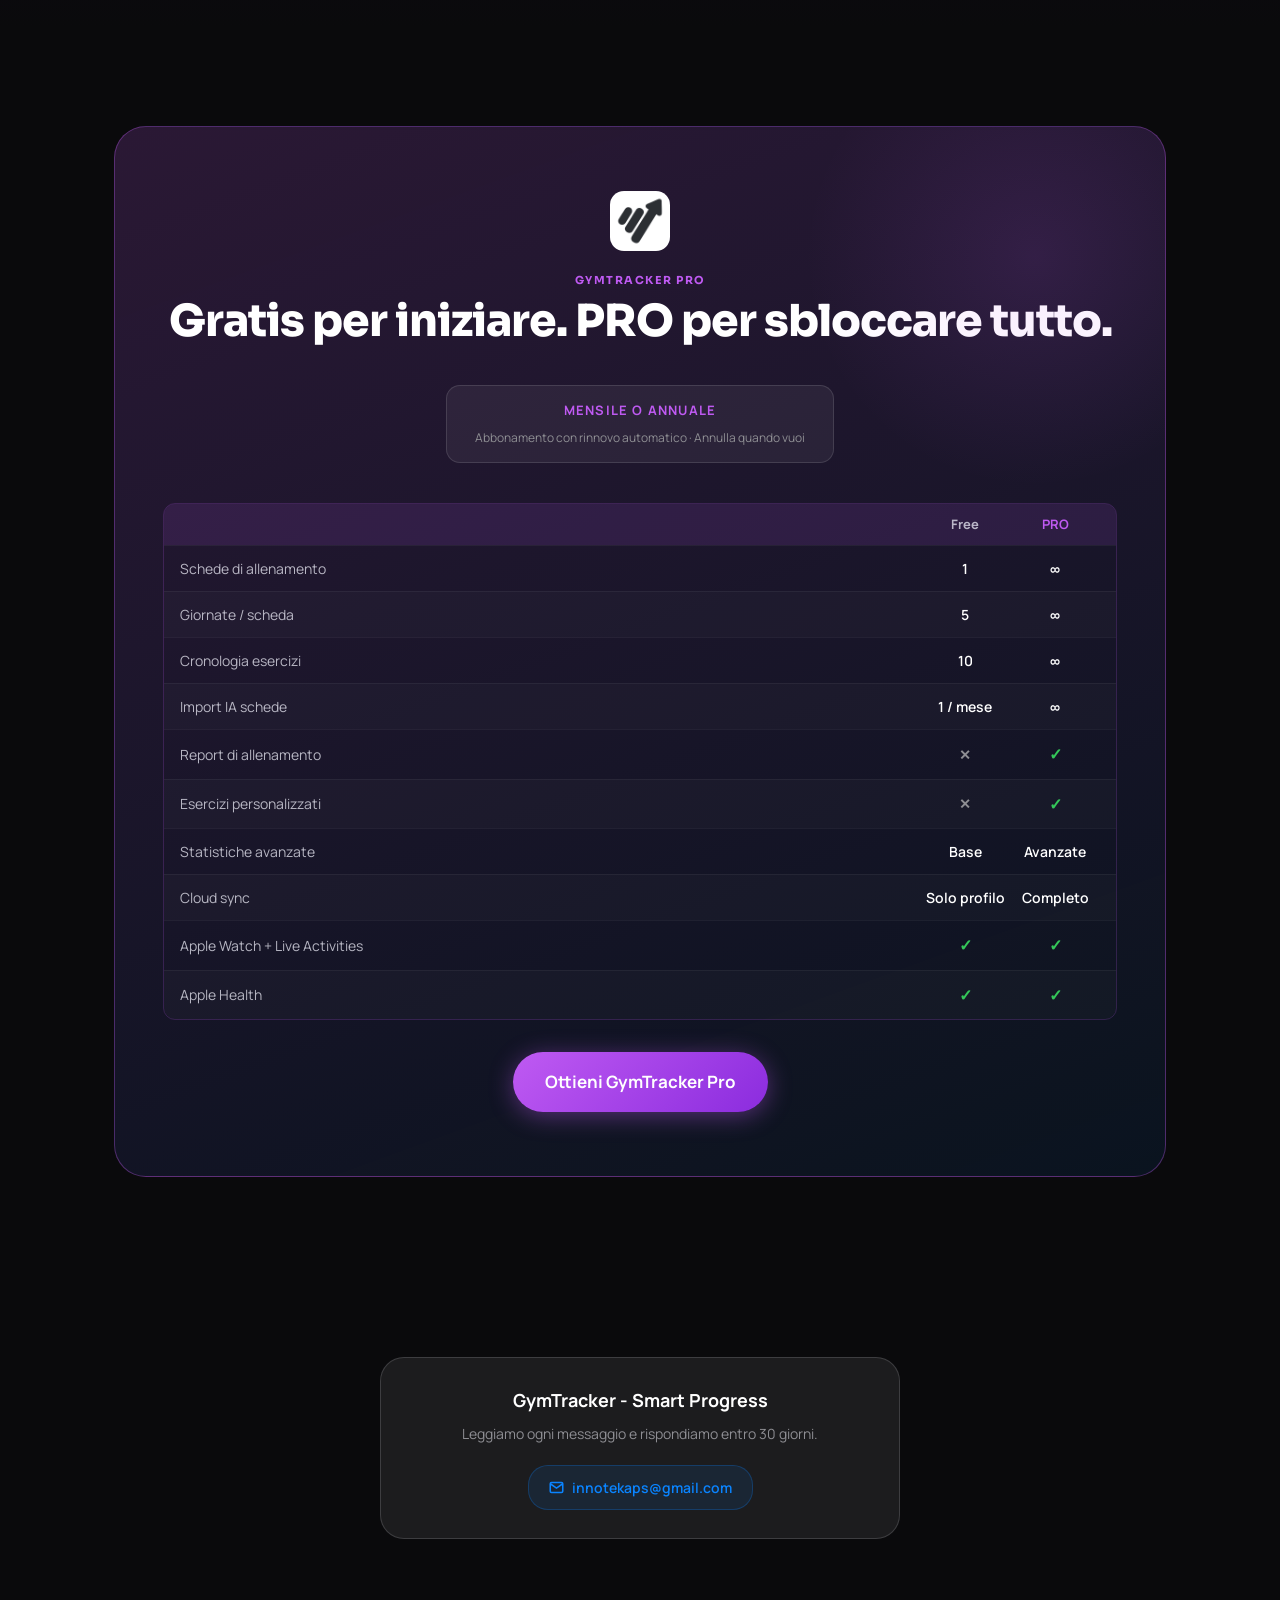
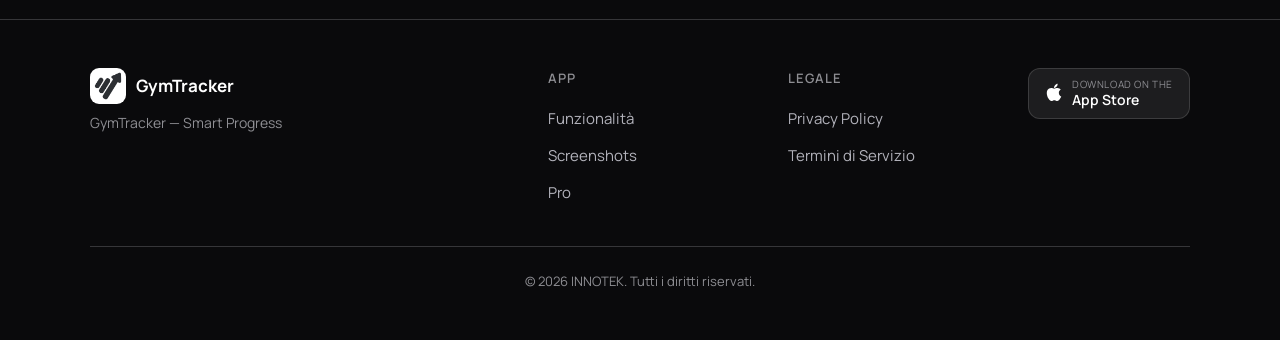
==== commit 0931d6ef: "Update PRO section: Free vs PRO comparison table with correct limits - Replace pro-list bullets with" ====
--- a/index.html
+++ b/index.html
@@ -235,24 +235,71 @@
       <img src="./icon.png" alt="GymTracker" class="pro-icon">
       <div class="section-label">GymTracker Pro</div>
       <h2 class="section-title">
-        <span data-lang="en">Unlock every feature</span>
-        <span data-lang="it">Sblocca ogni funzionalità</span>
+        <span data-lang="en">Free to start. PRO to unlock everything.</span>
+        <span data-lang="it">Gratis per iniziare. PRO per sbloccare tutto.</span>
       </h2>
       <div class="pro-price-badge">
         <span class="pro-price-label"><span data-lang="en">Monthly or Annual</span><span data-lang="it">Mensile o Annuale</span></span>
         <span style="font-size:12px;color:var(--text-muted);"><span data-lang="en">Auto-renewing subscription · Cancel anytime</span><span data-lang="it">Abbonamento con rinnovo automatico · Annulla quando vuoi</span></span>
       </div>
     </div>
-    <ul class="pro-list">
-      <li><span data-lang="en">Unlimited workout programs</span><span data-lang="it">Schede di allenamento illimitate</span></li>
-      <li><span data-lang="en">Advanced analytics &amp; charts</span><span data-lang="it">Statistiche e grafici avanzati</span></li>
-      <li><span data-lang="en">IA Program import</span><span data-lang="it">Importazione schede IA</span></li>
-      <li><span data-lang="en">Apple Watch Live Activities</span><span data-lang="it">Live Activities per Apple Watch</span></li>
-      <li><span data-lang="en">Cloud sync &amp; backup</span><span data-lang="it">Sincronizzazione cloud e backup</span></li>
-      <li><span data-lang="en">Muscle group heat maps</span><span data-lang="it">Heat map dei gruppi muscolari</span></li>
-      <li><span data-lang="en">Create custom exercises</span><span data-lang="it">Crea esercizi personalizzati</span></li>
-      <li><span data-lang="en">Data export</span><span data-lang="it">Esportazione dati</span></li>
-    </ul>
+    <div class="pro-compare-table">
+      <div class="pro-compare-header">
+        <div class="pro-compare-feature"></div>
+        <div class="pro-compare-col free-col"><span data-lang="en">Free</span><span data-lang="it">Free</span></div>
+        <div class="pro-compare-col pro-col">PRO</div>
+      </div>
+      <div class="pro-compare-row">
+        <div class="pro-compare-feature"><span data-lang="en">Workout programs</span><span data-lang="it">Schede di allenamento</span></div>
+        <div class="pro-compare-col free-col">1</div>
+        <div class="pro-compare-col pro-col">∞</div>
+      </div>
+      <div class="pro-compare-row">
+        <div class="pro-compare-feature"><span data-lang="en">Training days / program</span><span data-lang="it">Giornate / scheda</span></div>
+        <div class="pro-compare-col free-col">5</div>
+        <div class="pro-compare-col pro-col">∞</div>
+      </div>
+      <div class="pro-compare-row">
+        <div class="pro-compare-feature"><span data-lang="en">Exercise history</span><span data-lang="it">Cronologia esercizi</span></div>
+        <div class="pro-compare-col free-col">10</div>
+        <div class="pro-compare-col pro-col">∞</div>
+      </div>
+      <div class="pro-compare-row">
+        <div class="pro-compare-feature"><span data-lang="en">AI Program import</span><span data-lang="it">Import IA schede</span></div>
+        <div class="pro-compare-col free-col"><span data-lang="en">1 / month</span><span data-lang="it">1 / mese</span></div>
+        <div class="pro-compare-col pro-col">∞</div>
+      </div>
+      <div class="pro-compare-row">
+        <div class="pro-compare-feature"><span data-lang="en">Workout reports</span><span data-lang="it">Report di allenamento</span></div>
+        <div class="pro-compare-col free-col"><span class="compare-no">✕</span></div>
+        <div class="pro-compare-col pro-col"><span class="compare-yes">✓</span></div>
+      </div>
+      <div class="pro-compare-row">
+        <div class="pro-compare-feature"><span data-lang="en">Custom exercises</span><span data-lang="it">Esercizi personalizzati</span></div>
+        <div class="pro-compare-col free-col"><span class="compare-no">✕</span></div>
+        <div class="pro-compare-col pro-col"><span class="compare-yes">✓</span></div>
+      </div>
+      <div class="pro-compare-row">
+        <div class="pro-compare-feature"><span data-lang="en">Advanced statistics</span><span data-lang="it">Statistiche avanzate</span></div>
+        <div class="pro-compare-col free-col"><span data-lang="en">Basic</span><span data-lang="it">Base</span></div>
+        <div class="pro-compare-col pro-col"><span data-lang="en">Advanced</span><span data-lang="it">Avanzate</span></div>
+      </div>
+      <div class="pro-compare-row">
+        <div class="pro-compare-feature"><span data-lang="en">Cloud sync</span><span data-lang="it">Cloud sync</span></div>
+        <div class="pro-compare-col free-col"><span data-lang="en">Profile only</span><span data-lang="it">Solo profilo</span></div>
+        <div class="pro-compare-col pro-col"><span data-lang="en">Full</span><span data-lang="it">Completo</span></div>
+      </div>
+      <div class="pro-compare-row">
+        <div class="pro-compare-feature"><span data-lang="en">Apple Watch + Live Activities</span><span data-lang="it">Apple Watch + Live Activities</span></div>
+        <div class="pro-compare-col free-col"><span class="compare-yes">✓</span></div>
+        <div class="pro-compare-col pro-col"><span class="compare-yes">✓</span></div>
+      </div>
+      <div class="pro-compare-row">
+        <div class="pro-compare-feature">Apple Health</div>
+        <div class="pro-compare-col free-col"><span class="compare-yes">✓</span></div>
+        <div class="pro-compare-col pro-col"><span class="compare-yes">✓</span></div>
+      </div>
+    </div>
     <a href="https://apps.apple.com/app/id6759553013" class="btn-primary" target="_blank" rel="noopener" style="display:inline-flex;">
       <span data-lang="en">Get GymTracker Pro</span>
       <span data-lang="it">Ottieni GymTracker Pro</span>
--- a/styles.css
+++ b/styles.css
@@ -403,6 +403,35 @@
 }
 .pro-list li::before { content: '✓'; color: var(--success); font-weight: 700; }
 
+/* ── Pro comparison table ── */
+.pro-compare-table {
+  width: 100%; border-collapse: collapse; margin: 32px 0;
+  border-radius: 12px; overflow: hidden;
+  border: 1px solid rgba(191,90,242,0.2);
+}
+.pro-compare-header,
+.pro-compare-row {
+  display: grid;
+  grid-template-columns: 1fr 90px 90px;
+  align-items: center;
+}
+.pro-compare-header {
+  background: rgba(191,90,242,0.12);
+  padding: 10px 16px;
+}
+.pro-compare-header .pro-compare-feature { font-size: 12px; color: var(--text-muted); }
+.pro-compare-header .free-col { font-size: 13px; font-weight: 700; color: var(--text-secondary); text-align: center; }
+.pro-compare-header .pro-col { font-size: 13px; font-weight: 700; color: var(--premium); text-align: center; }
+.pro-compare-row {
+  padding: 11px 16px;
+  border-top: 1px solid rgba(255,255,255,0.05);
+}
+.pro-compare-row:nth-child(odd) { background: rgba(255,255,255,0.02); }
+.pro-compare-feature { font-size: 14px; color: var(--text-secondary); text-align: left; }
+.pro-compare-col { font-size: 14px; font-weight: 600; text-align: center; color: var(--text-primary); }
+.compare-yes { color: var(--success); font-size: 16px; }
+.compare-no { color: var(--text-muted); font-size: 14px; }
+
 /* ── Tabs (language) ── */
 .lang-tabs { display: flex; gap: 4px; margin-bottom: 32px; }
 .lang-tab {
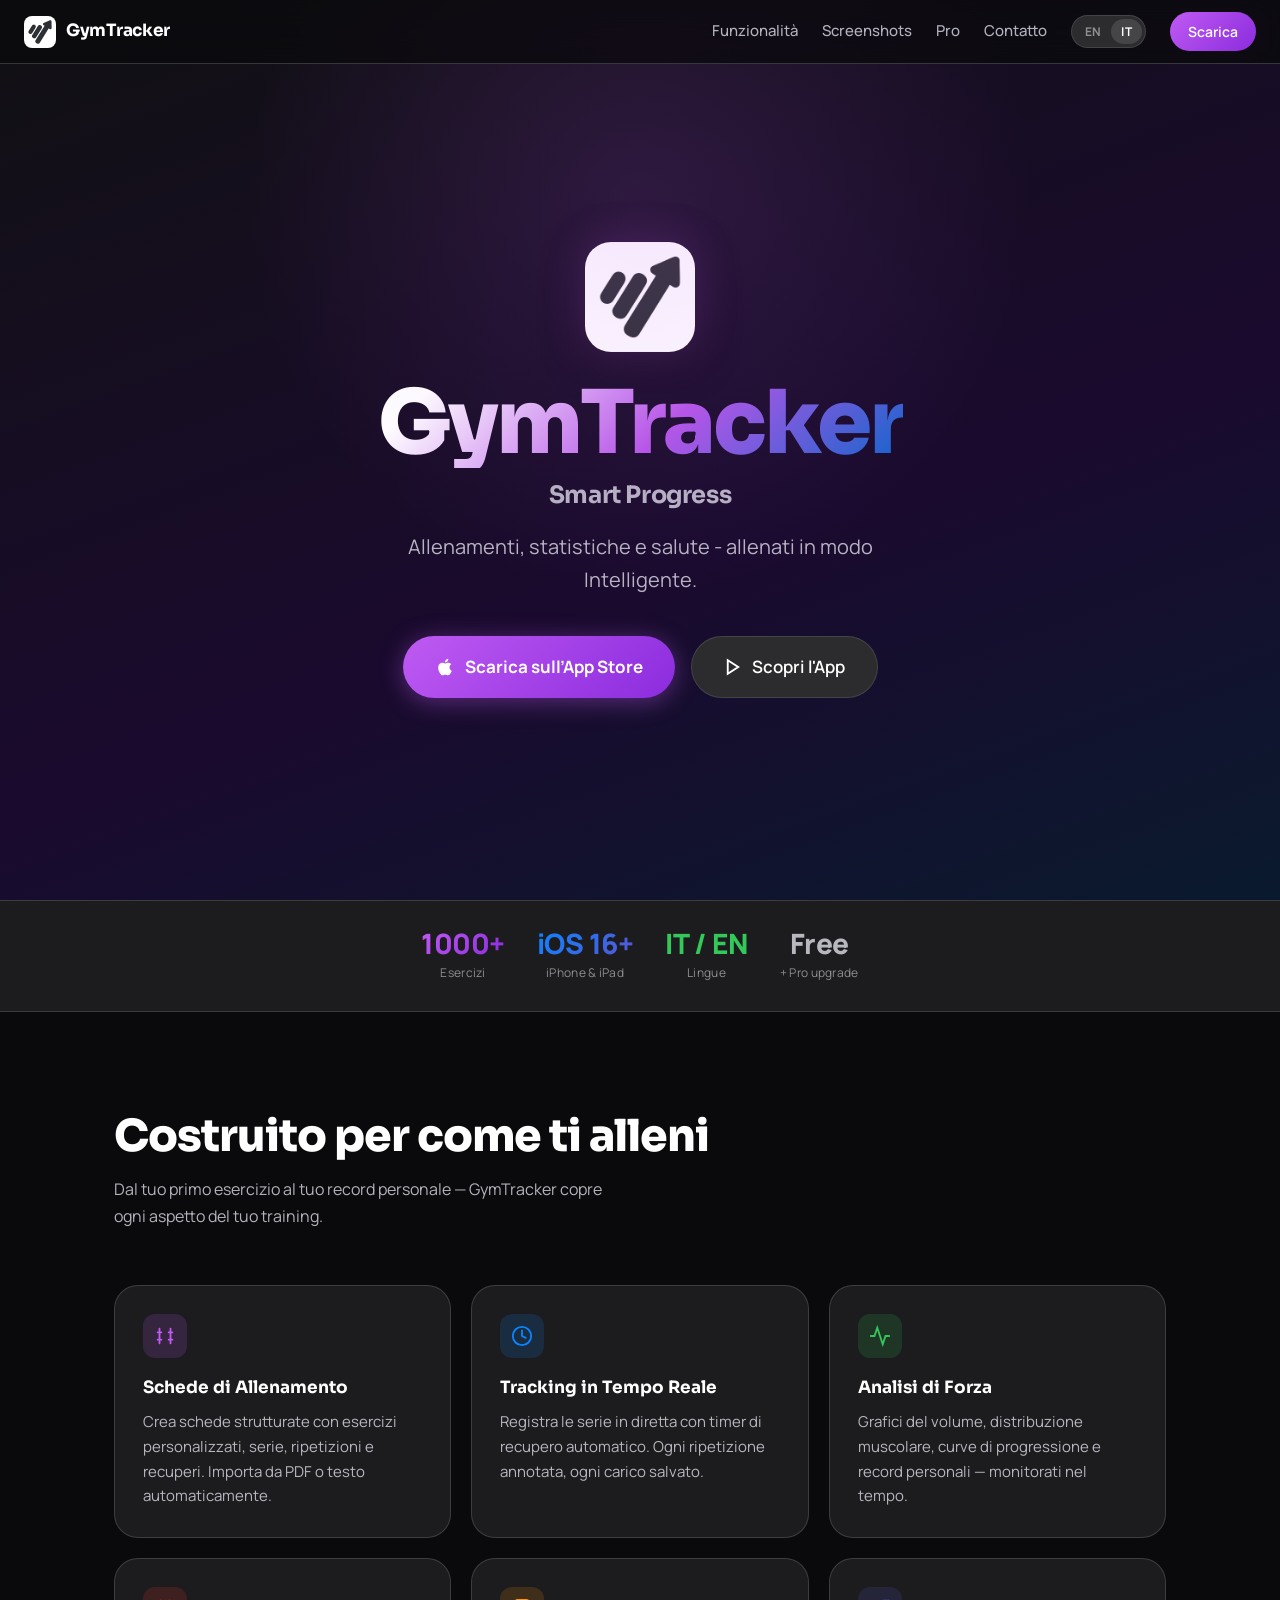
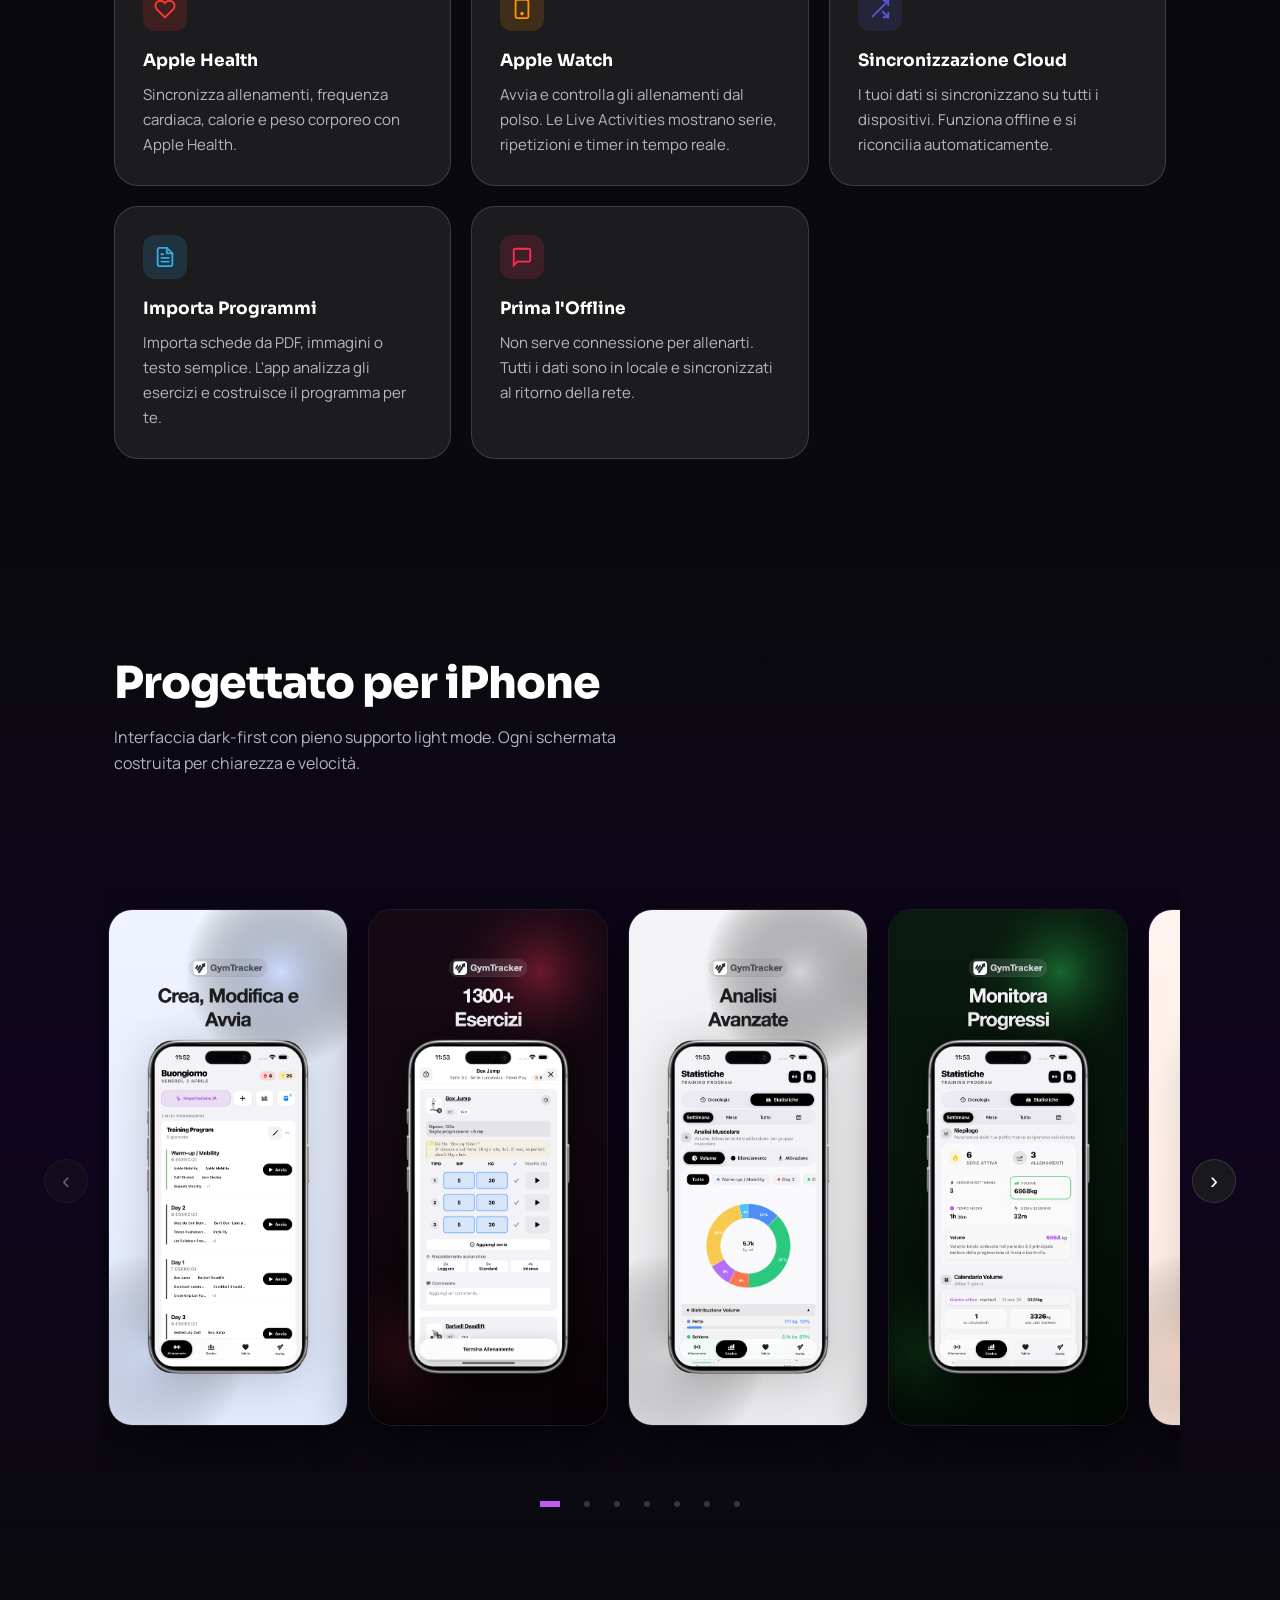
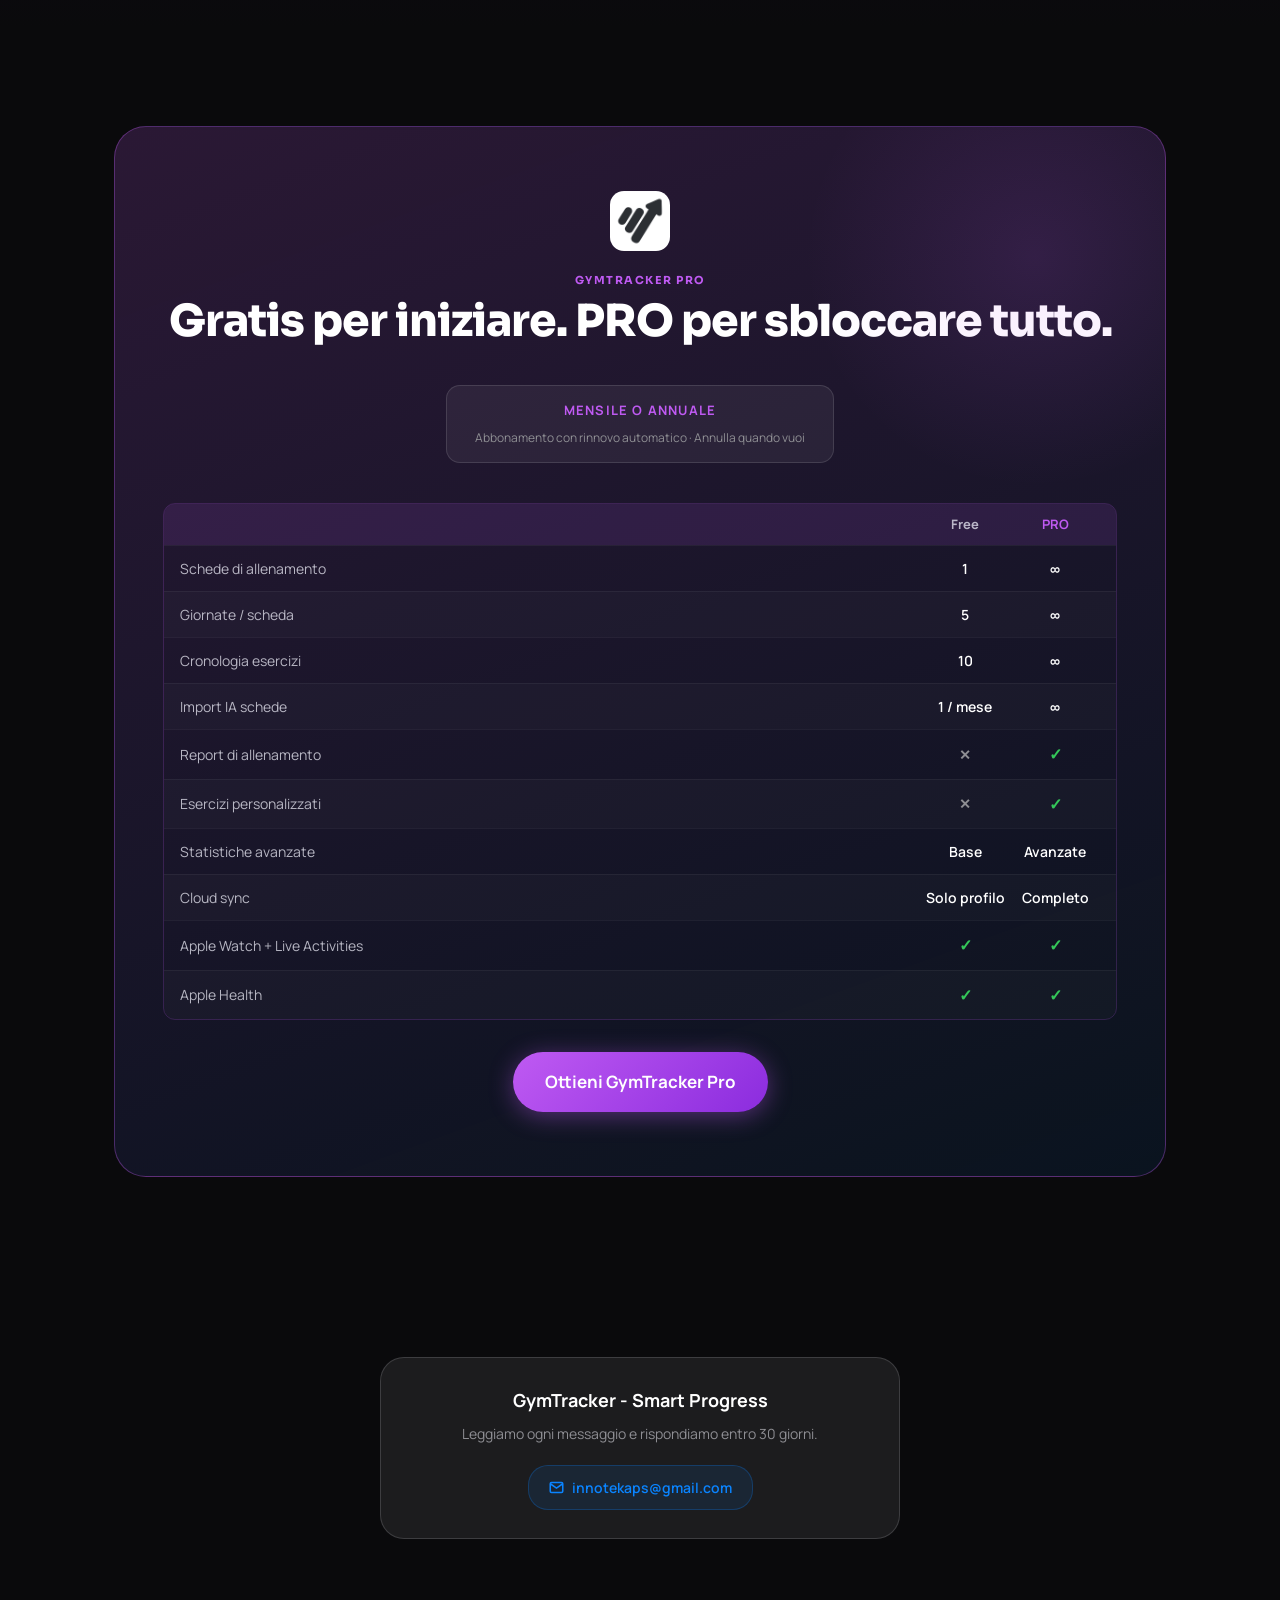
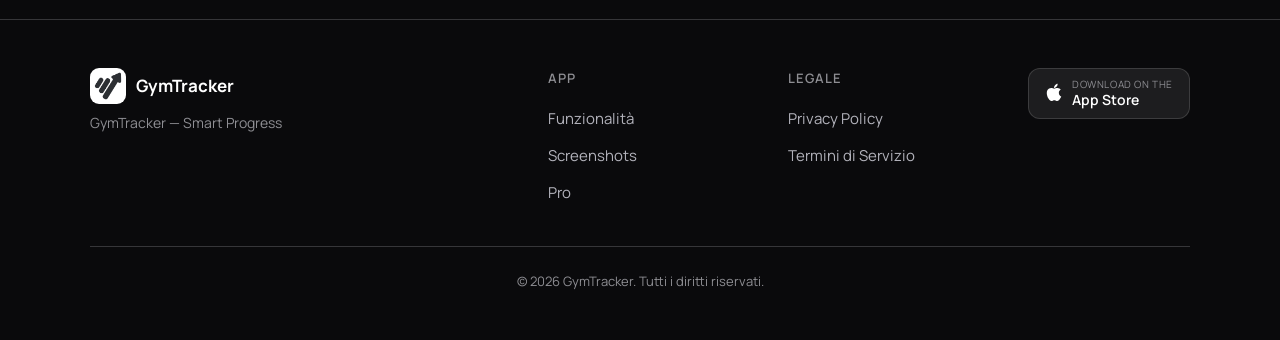
==== commit b62229fa: "fix: replace INNOTEK with GymTracker across all pages" ====
--- a/index.html
+++ b/index.html
@@ -355,7 +355,7 @@
     </div>
   </div>
   <div class="footer-bottom">
-    <p>© 2026 INNOTEK. <span data-lang="en">All rights reserved.</span><span data-lang="it">Tutti i diritti riservati.</span></p>
+    <p>© 2026 GymTracker. <span data-lang="en">All rights reserved.</span><span data-lang="it">Tutti i diritti riservati.</span></p>
   </div>
 </footer>
 
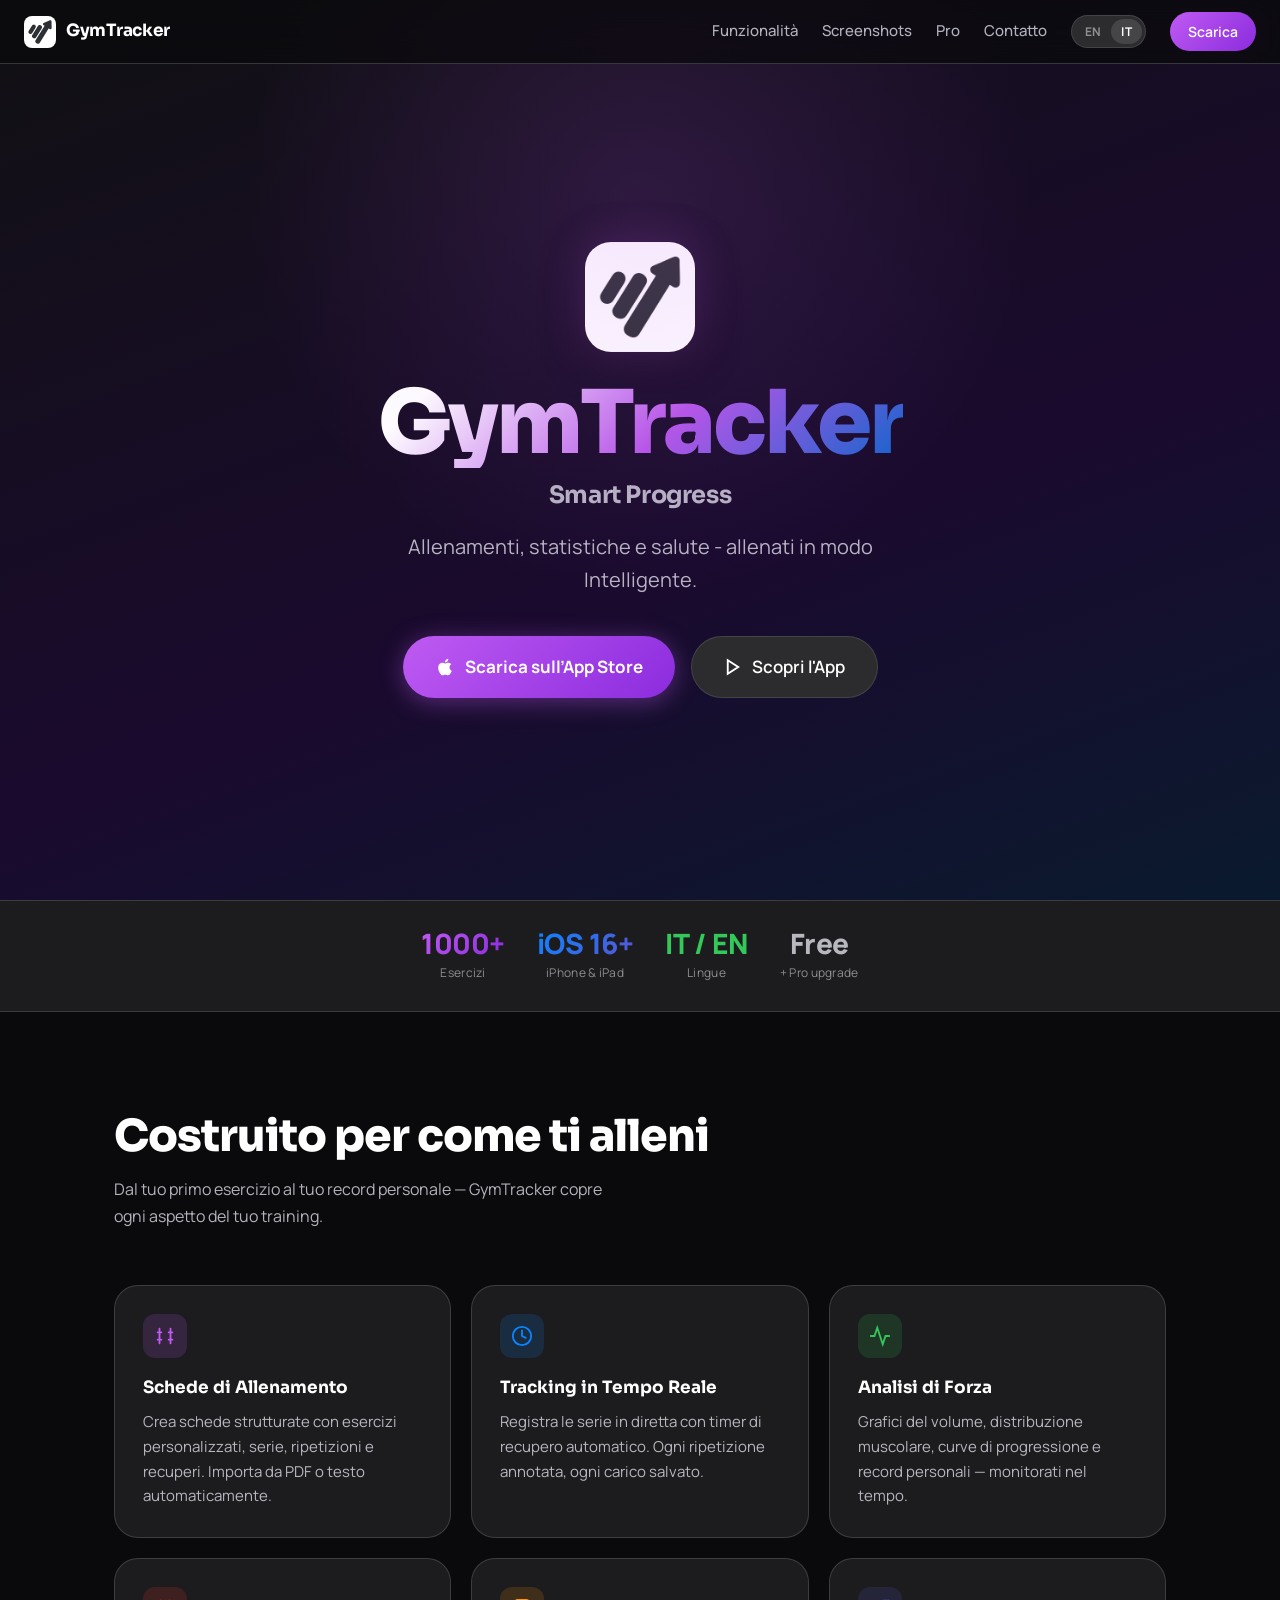
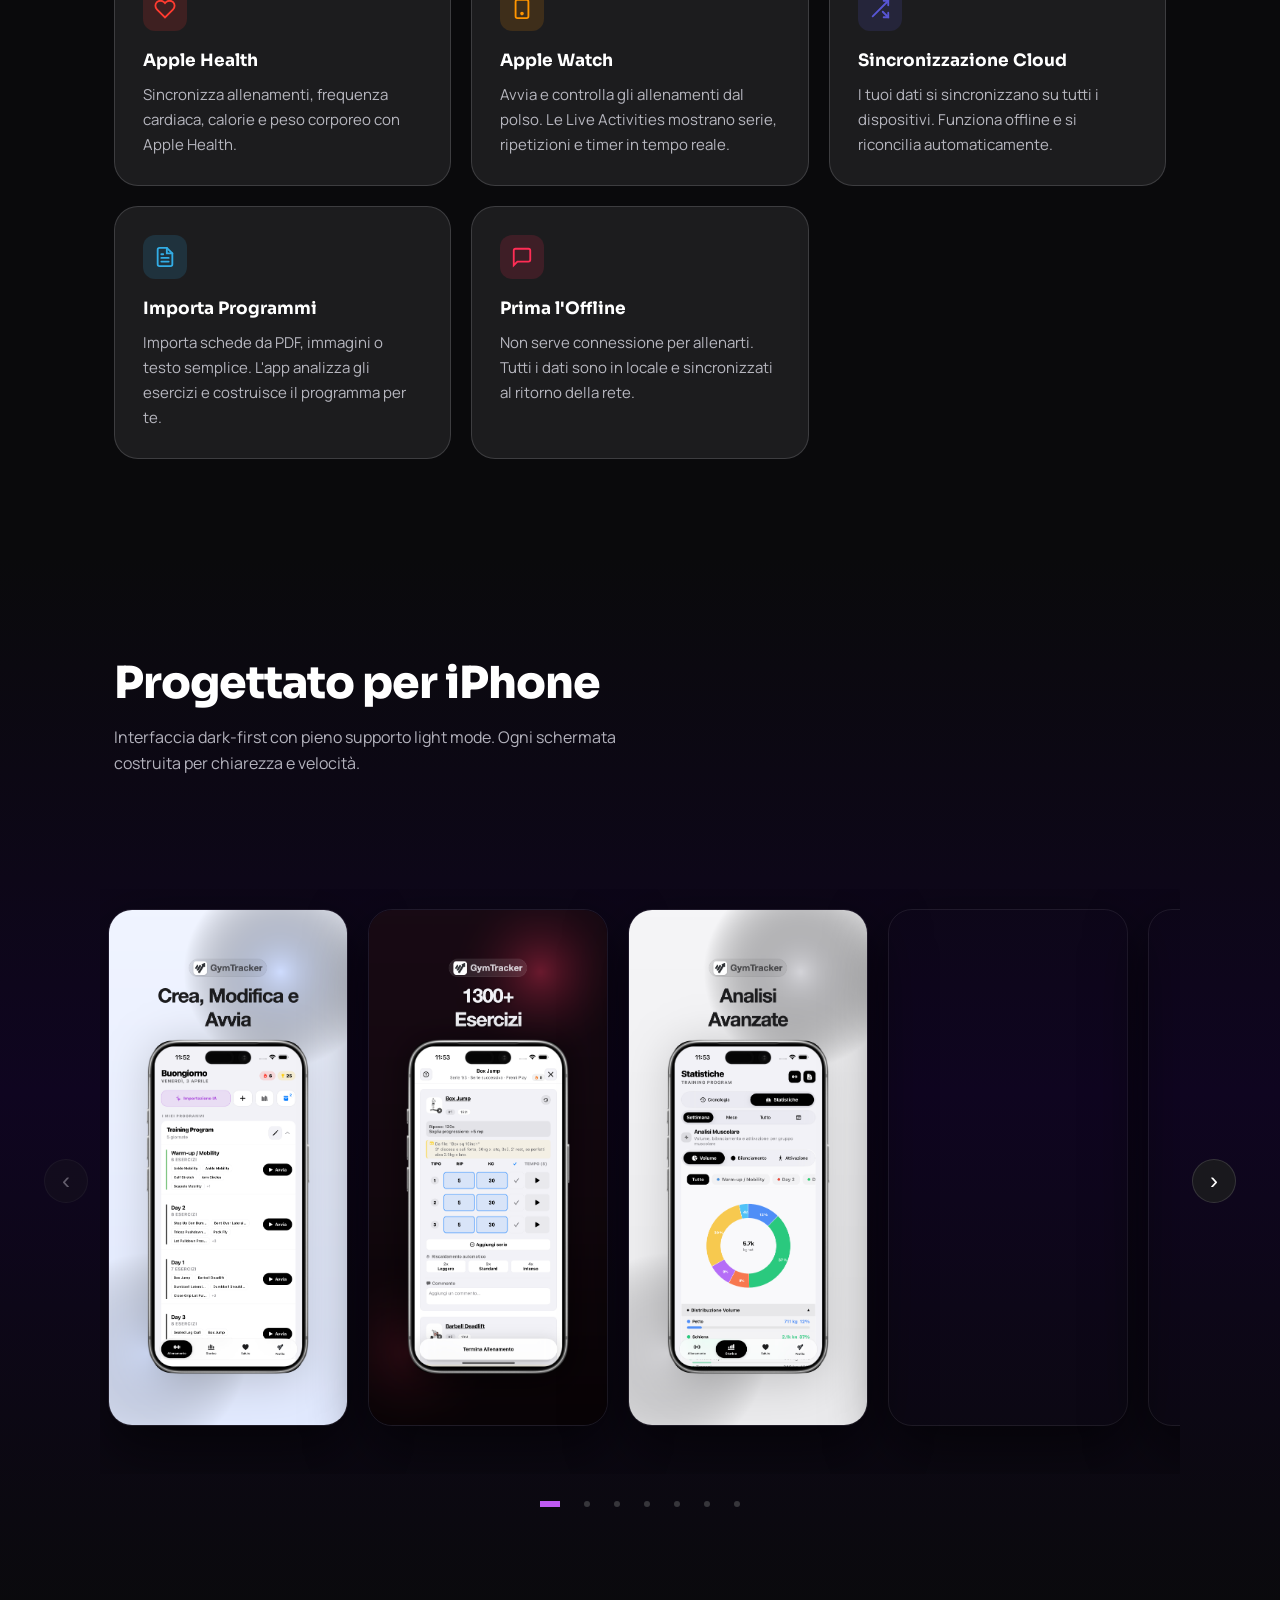
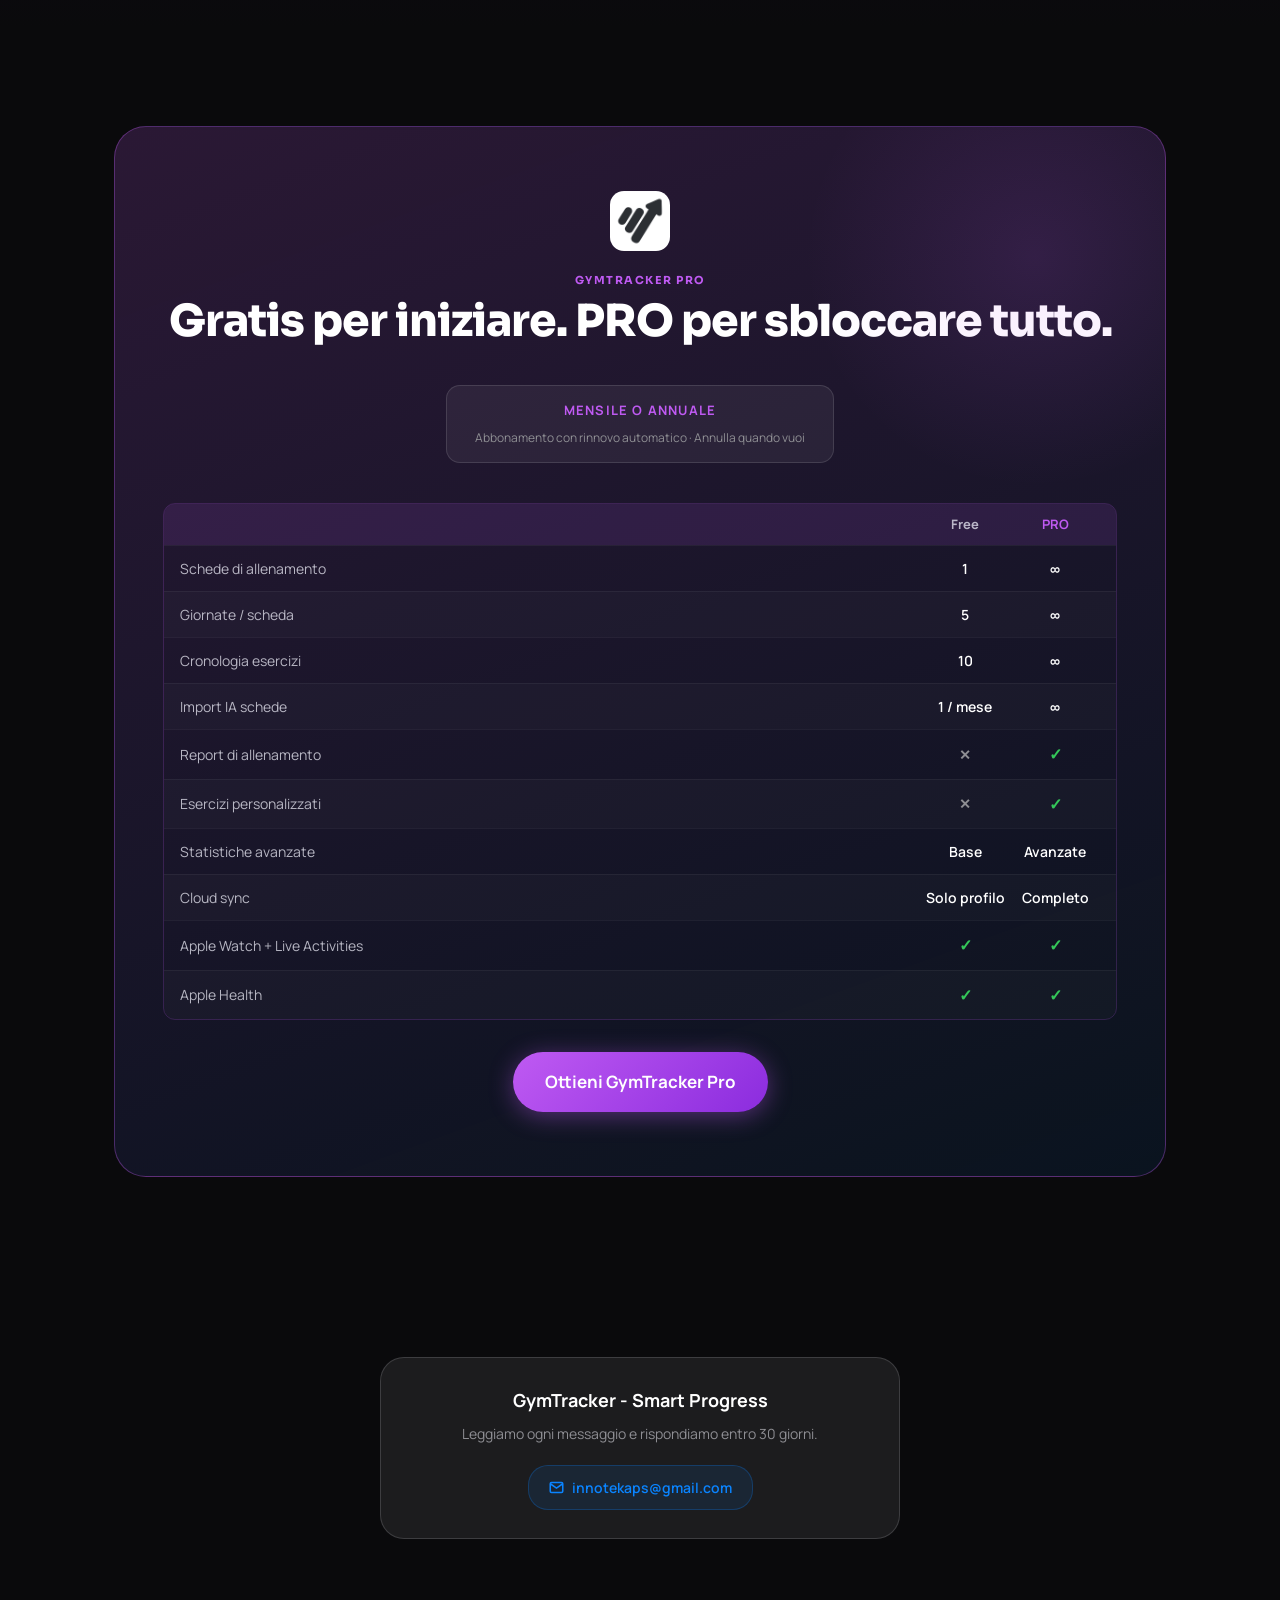
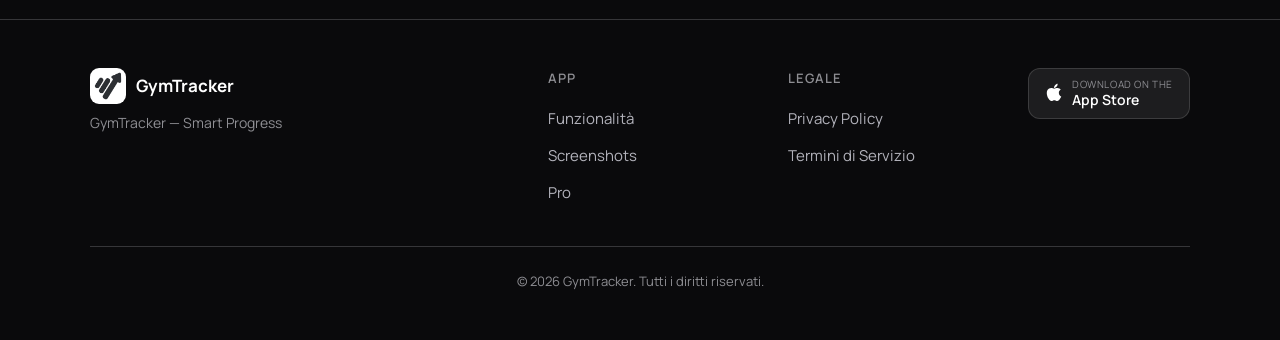
==== commit a8d1f9d2: "feat: Add automatic dark/light theme with responsive toggle - Add dual theme system (dark mode as de" ====
--- a/index.html
+++ b/index.html
@@ -1,5 +1,5 @@
 <!DOCTYPE html>
-<html lang="en" class="lang-en">
+<html lang="en" class="lang-en" data-theme="dark">
 <head>
   <meta charset="UTF-8">
   <meta name="viewport" content="width=device-width, initial-scale=1.0">
@@ -448,6 +448,7 @@
 if (prevButton) prevButton.addEventListener('click', () => scrollToScreenshot(Math.max(activeScreenshot - 1, 0)));
 if (nextButton) nextButton.addEventListener('click', () => scrollToScreenshot(Math.min(activeScreenshot + 1, getActiveItems().length - 1)));
 </script>
+<script src="./theme-toggle.js" defer><\/script>
 
 </body>
 </html>
--- a/styles.css
+++ b/styles.css
@@ -2,9 +2,10 @@
 
 /* ===================================
   GymTracker - Design System
-   Mirroring the app's theme
+   Automatic Dark/Light Theme
 =================================== */
-:root {
+:root,
+html[data-theme="dark"] {
   --bg:             #0A0A0C;
   --bg-card:        #1C1C1E;
   --bg-elevated:    #2C2C2E;
@@ -32,9 +33,53 @@
   --shadow-glow: 0 0 40px rgba(191,90,242,0.25);
 }
 
+/* Light Mode Theme */
+html[data-theme="light"] {
+  --bg:             #FFFFFF;
+  --bg-card:        #F5F5F7;
+  --bg-elevated:    #EBEBF0;
+  --text:           #1C1C1E;
+  --text-secondary: rgba(28,28,30,0.72);
+  --text-muted:     #79869C;
+  --accent:         #0A84FF;
+  --success:        #34C759;
+  --error:          #FF3B30;
+  --warning:        #FF9500;
+  --premium:        #9D4EDD;
+  --premium2:       #7209B7;
+  --separator:      rgba(0,0,0,0.08);
+
+  --gradient-premium: linear-gradient(135deg, #9D4EDD 0%, #7209B7 100%);
+  --gradient-accent:  linear-gradient(135deg, #0A84FF 0%, #3C3AA1 100%);
+  --gradient-hero:    linear-gradient(160deg, #FFFFFF 0%, #F5F3FF 60%, #E8E3FF 100%);
+}
+
+/* System preference fallback */
+@media (prefers-color-scheme: light) {
+  html:not([data-theme]) {
+    --bg:             #FFFFFF;
+    --bg-card:        #F5F5F7;
+    --bg-elevated:    #EBEBF0;
+    --text:           #1C1C1E;
+    --text-secondary: rgba(28,28,30,0.72);
+    --text-muted:     #79869C;
+    --accent:         #0A84FF;
+    --success:        #34C759;
+    --error:          #FF3B30;
+    --warning:        #FF9500;
+    --premium:        #9D4EDD;
+    --premium2:       #7209B7;
+    --separator:      rgba(0,0,0,0.08);
+
+    --gradient-premium: linear-gradient(135deg, #9D4EDD 0%, #7209B7 100%);
+    --gradient-accent:  linear-gradient(135deg, #0A84FF 0%, #3C3AA1 100%);
+    --gradient-hero:    linear-gradient(160deg, #FFFFFF 0%, #F5F3FF 60%, #E8E3FF 100%);
+  }
+}
+
 * { box-sizing: border-box; margin: 0; padding: 0; }
 
-html { scroll-behavior: smooth; }
+html { scroll-behavior: smooth; color-scheme: light dark; }
 
 body {
   background: var(--bg);
@@ -810,21 +855,58 @@
   font-size: 13px; color: var(--text-muted); line-height: 1.6;
 }
 
-/* ── Back to Top ── */
-.back-to-top {
-  position: fixed; bottom: 32px; right: 28px; z-index: 50;
-  width: 44px; height: 44px; border-radius: 50%;
+/* ── Theme Toggle ── */
+.theme-toggle {
+  position: fixed; bottom: 24px; right: 20px; z-index: 9999;
+  width: 56px; height: 56px; border-radius: 50%;
   background: var(--gradient-premium);
   border: none; cursor: pointer;
   display: flex; align-items: center; justify-content: center;
-  box-shadow: 0 4px 20px rgba(191,90,242,0.4);
+  box-shadow: 0 4px 24px rgba(191,90,242,0.4);
+  color: #fff; font-size: 24px;
+  transition: transform .2s, box-shadow .2s, bottom .3s, right .3s;
+  font-weight: 500;
+  padding: 0;
+}
+.theme-toggle:hover { transform: scale(1.12); box-shadow: 0 8px 32px rgba(191,90,242,0.6); }
+.theme-toggle:active { transform: scale(0.92); }
+.theme-toggle:focus-visible { outline: 2px solid rgba(255,255,255,0.5); outline-offset: 2px; }
+
+/* ── Back to Top ── */
+.back-to-top {
+  position: fixed; bottom: 92px; right: 20px; z-index: 9998;
+  width: 56px; height: 56px; border-radius: 50%;
+  background: var(--gradient-accent);
+  border: none; cursor: pointer;
+  display: flex; align-items: center; justify-content: center;
+  box-shadow: 0 4px 24px rgba(10,132,255,0.3);
   opacity: 0; pointer-events: none;
   transform: translateY(12px);
-  transition: opacity .3s, transform .3s;
-  color: #fff; font-size: 18px;
-}
-.back-to-top.visible { opacity: 1; pointer-events: auto; transform: translateY(0); }
-.back-to-top:hover { transform: translateY(-2px); box-shadow: 0 6px 28px rgba(191,90,242,0.5); }
+  transition: opacity .3s, transform .3s, visibility .3s;
+  color: #fff; font-size: 20px;
+  visibility: hidden;
+}
+.back-to-top.visible { opacity: 1; pointer-events: auto; transform: translateY(0); visibility: visible; }
+.back-to-top:hover { transform: translateY(-2px); box-shadow: 0 6px 32px rgba(10,132,255,0.5); }
+.back-to-top:focus-visible { outline: 2px solid rgba(255,255,255,0.5); outline-offset: 2px; }
+
+/* Mobile responsive */
+@media (max-width: 480px) {
+  .theme-toggle {
+    width: 52px; height: 52px;
+    bottom: 16px; right: 16px;
+    font-size: 22px;
+    box-shadow: 0 2px 16px rgba(191,90,242,0.35);
+  }
+  .theme-toggle:hover { box-shadow: 0 4px 20px rgba(191,90,242,0.5); }
+  
+  .back-to-top {
+    width: 52px; height: 52px;
+    bottom: 76px; right: 16px;
+    font-size: 18px;
+    box-shadow: 0 2px 16px rgba(10,132,255,0.25);
+  }
+}
 
 /* ── Fade-in animation ── */
 .fade-in { opacity: 0; transform: translateY(20px); transition: opacity .5s ease, transform .5s ease; }
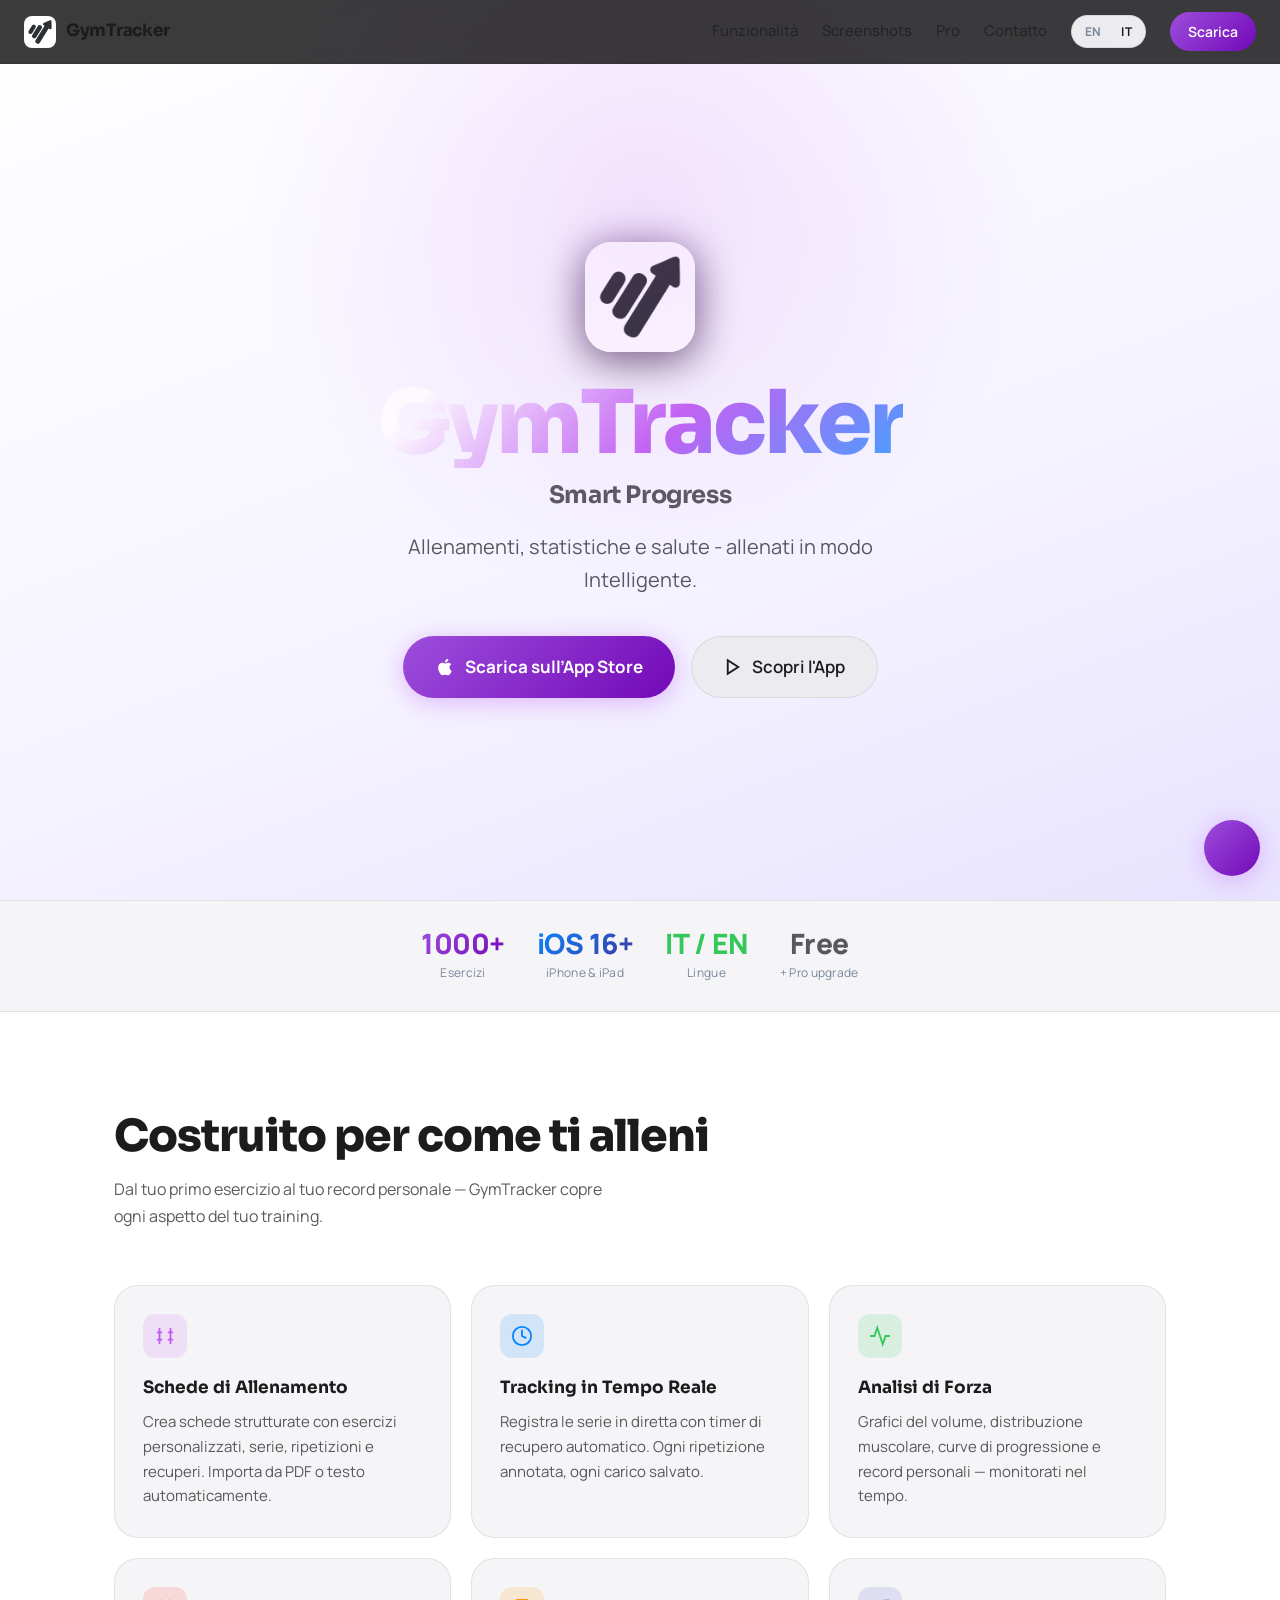
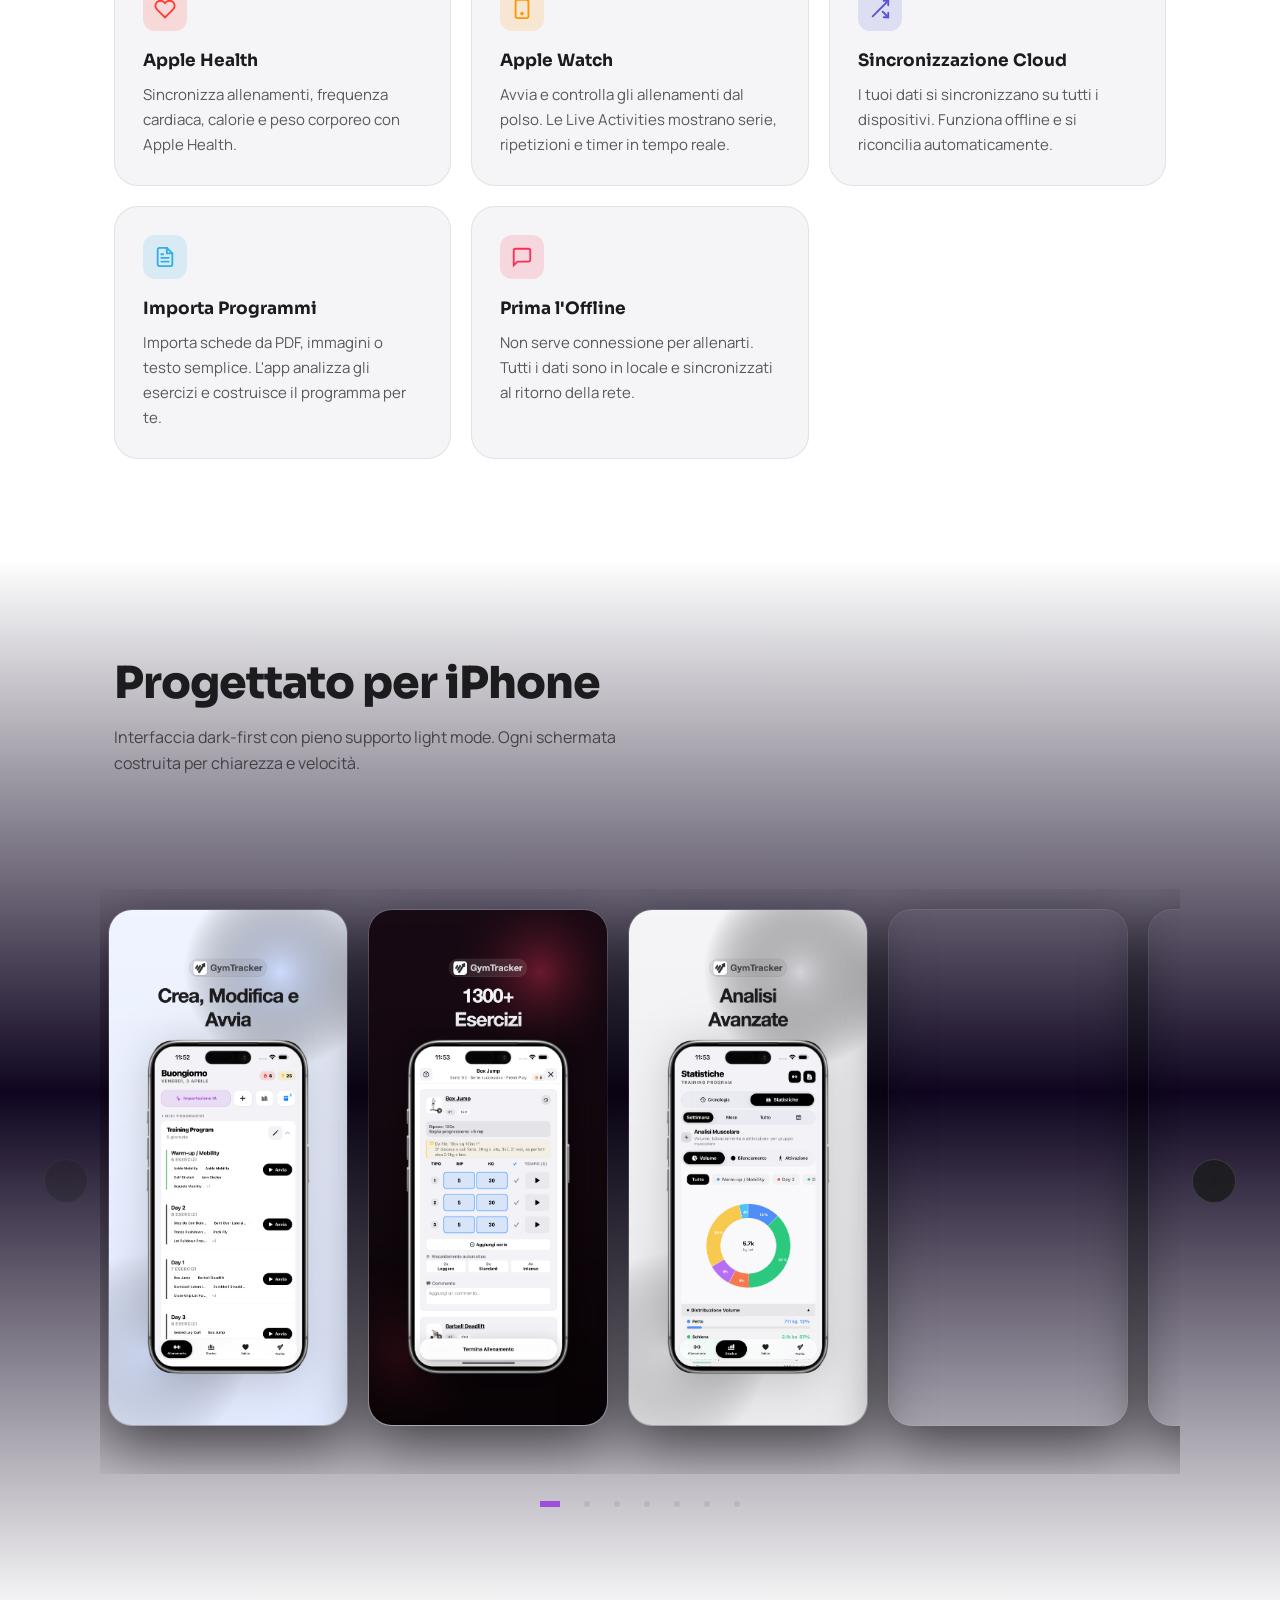
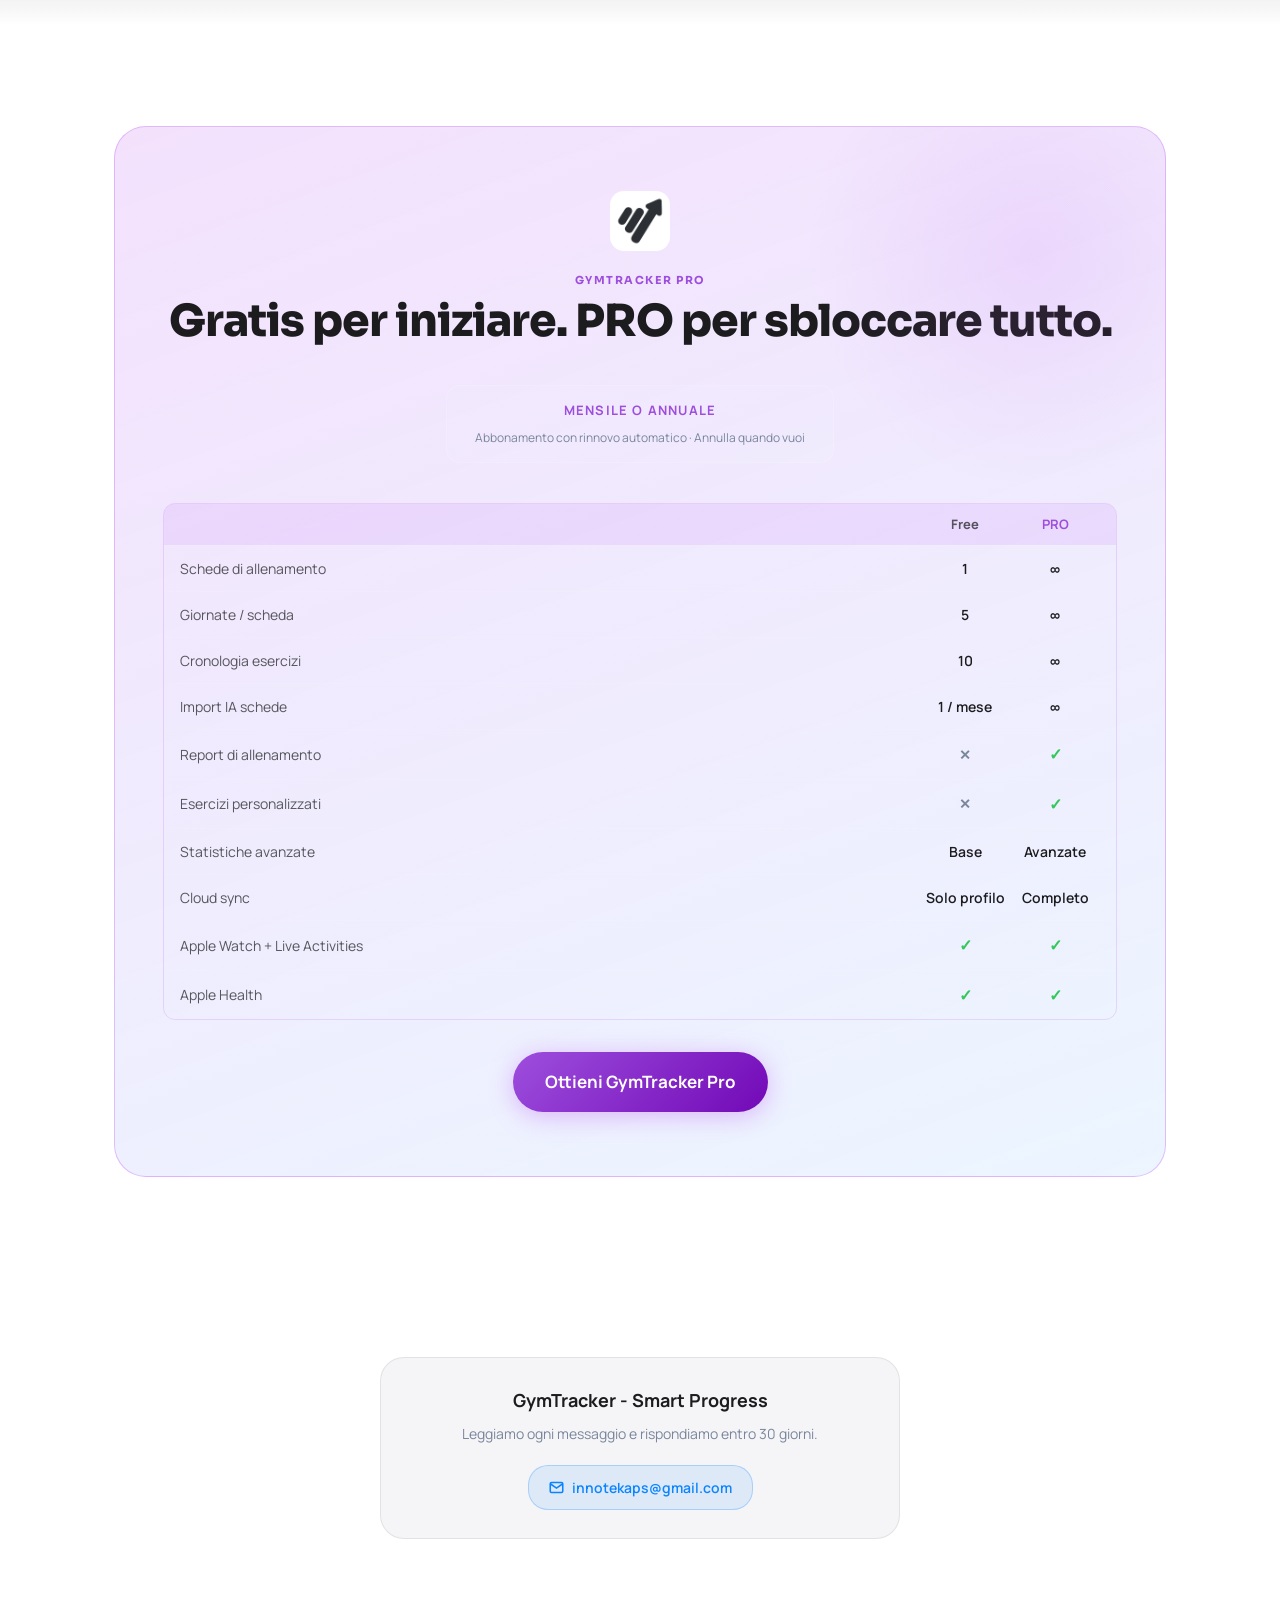
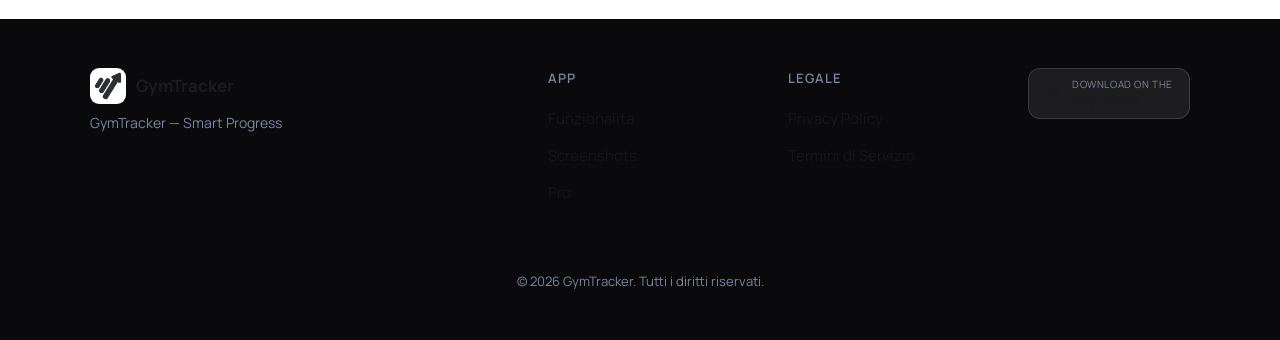
==== commit 7c3a956d: "fix: Correct script tags and improve theme-toggle robustness - Fix script tag syntax (remove escaped" ====
--- a/index.html
+++ b/index.html
@@ -448,7 +448,7 @@
 if (prevButton) prevButton.addEventListener('click', () => scrollToScreenshot(Math.max(activeScreenshot - 1, 0)));
 if (nextButton) nextButton.addEventListener('click', () => scrollToScreenshot(Math.min(activeScreenshot + 1, getActiveItems().length - 1)));
 </script>
-<script src="./theme-toggle.js" defer><\/script>
+<script src="./theme-toggle.js" defer></script>
 
 </body>
 </html>
